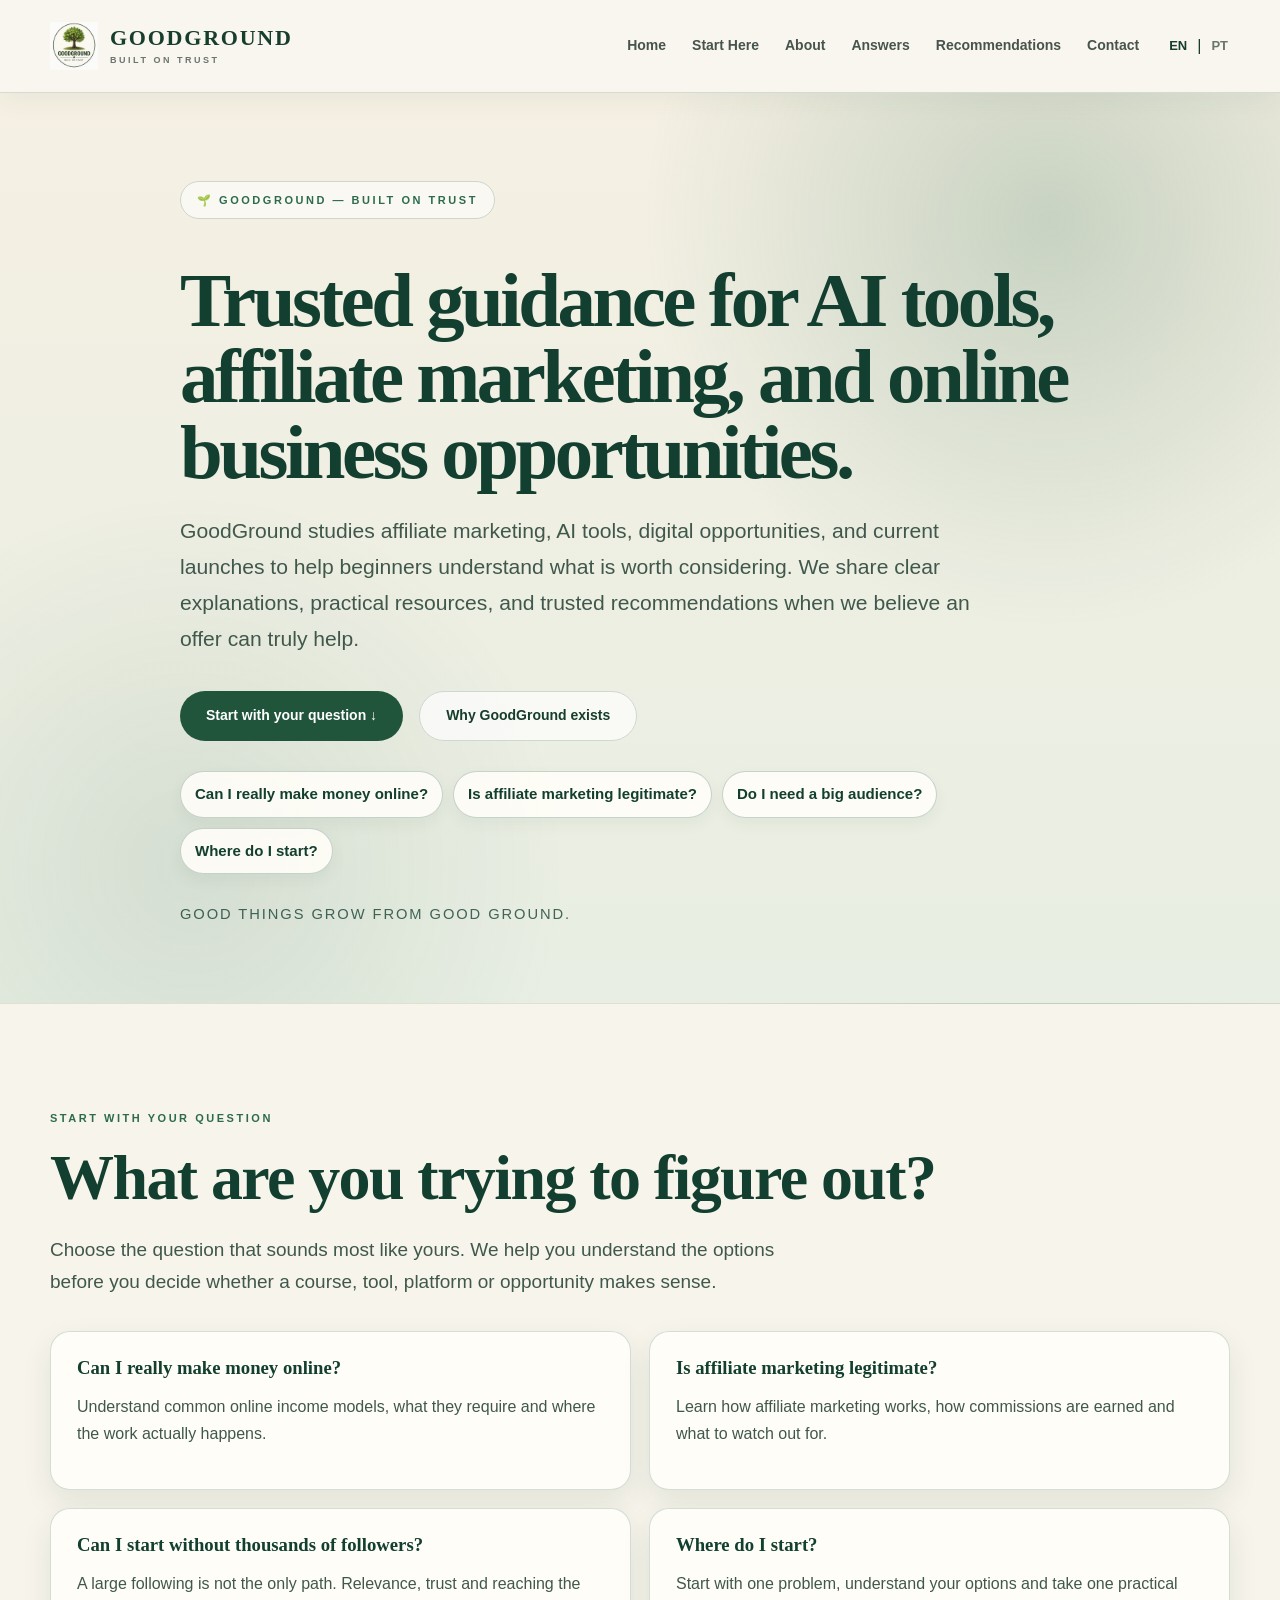
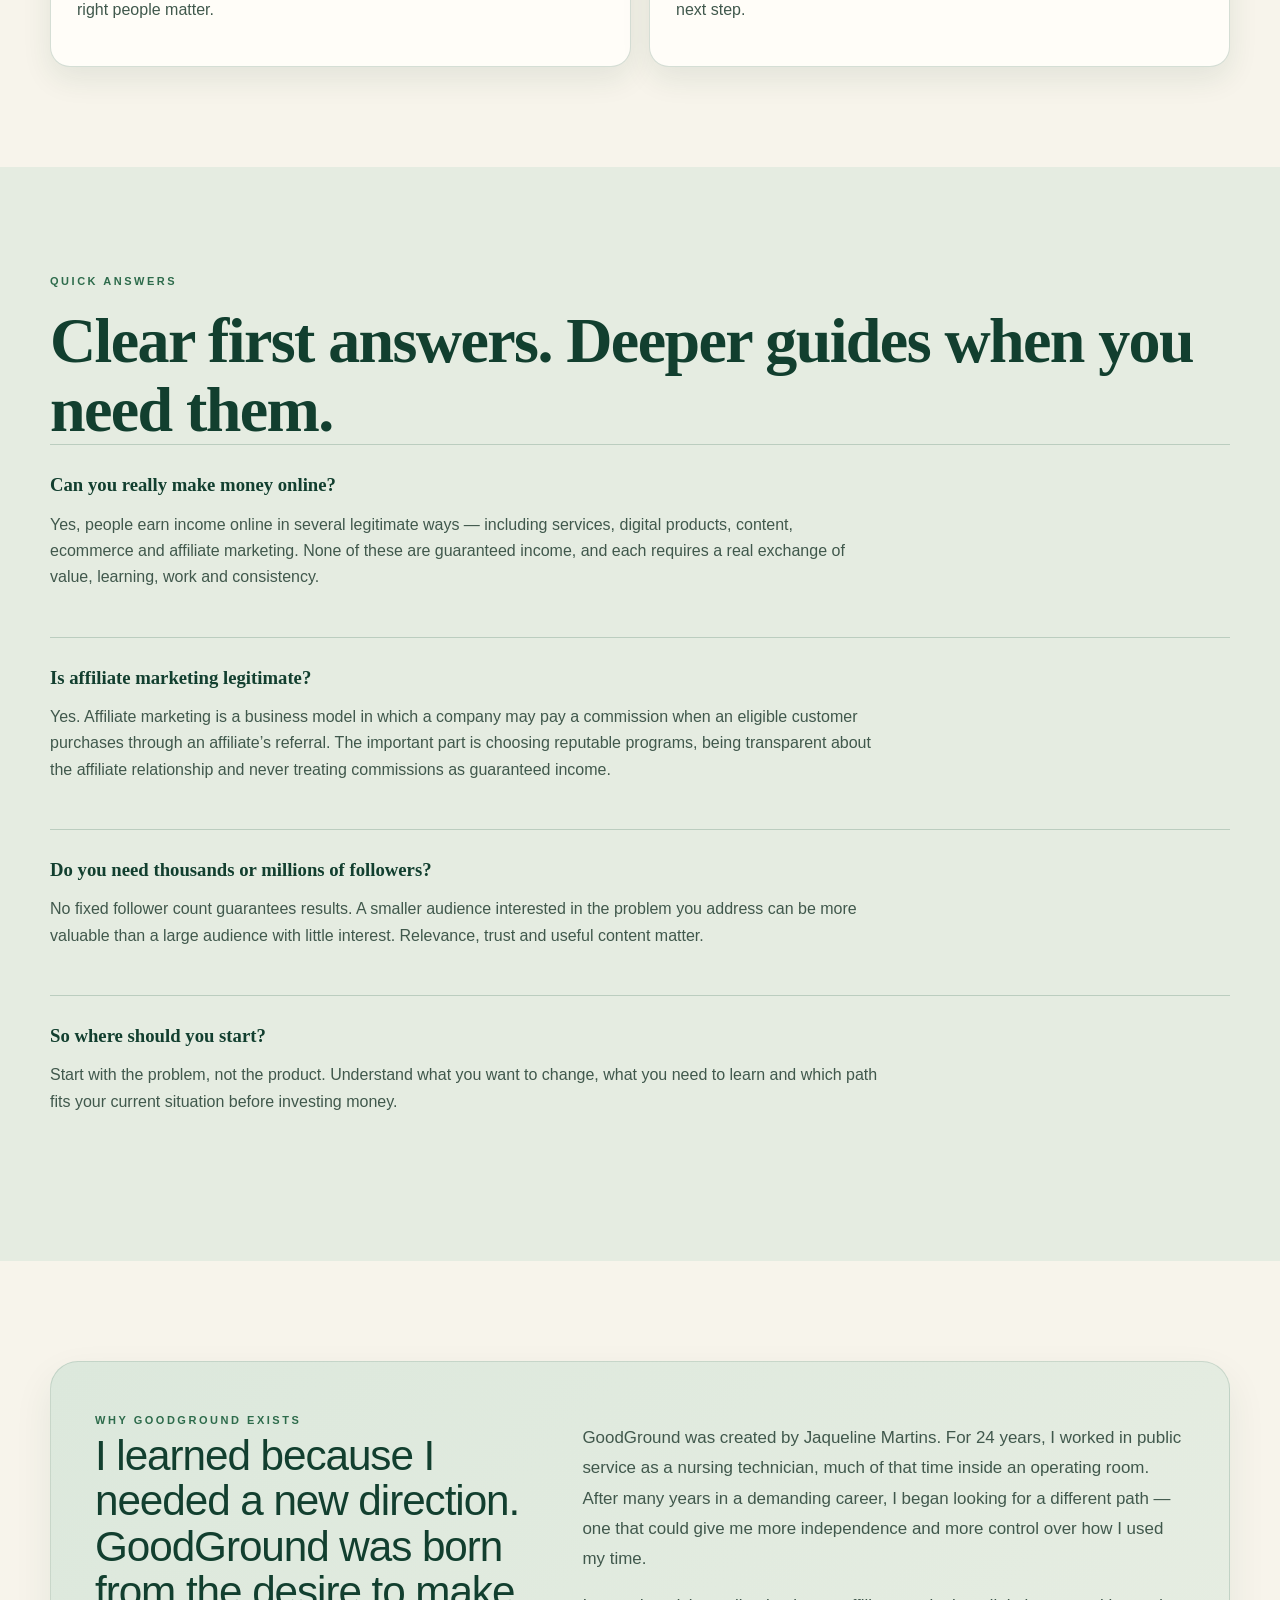
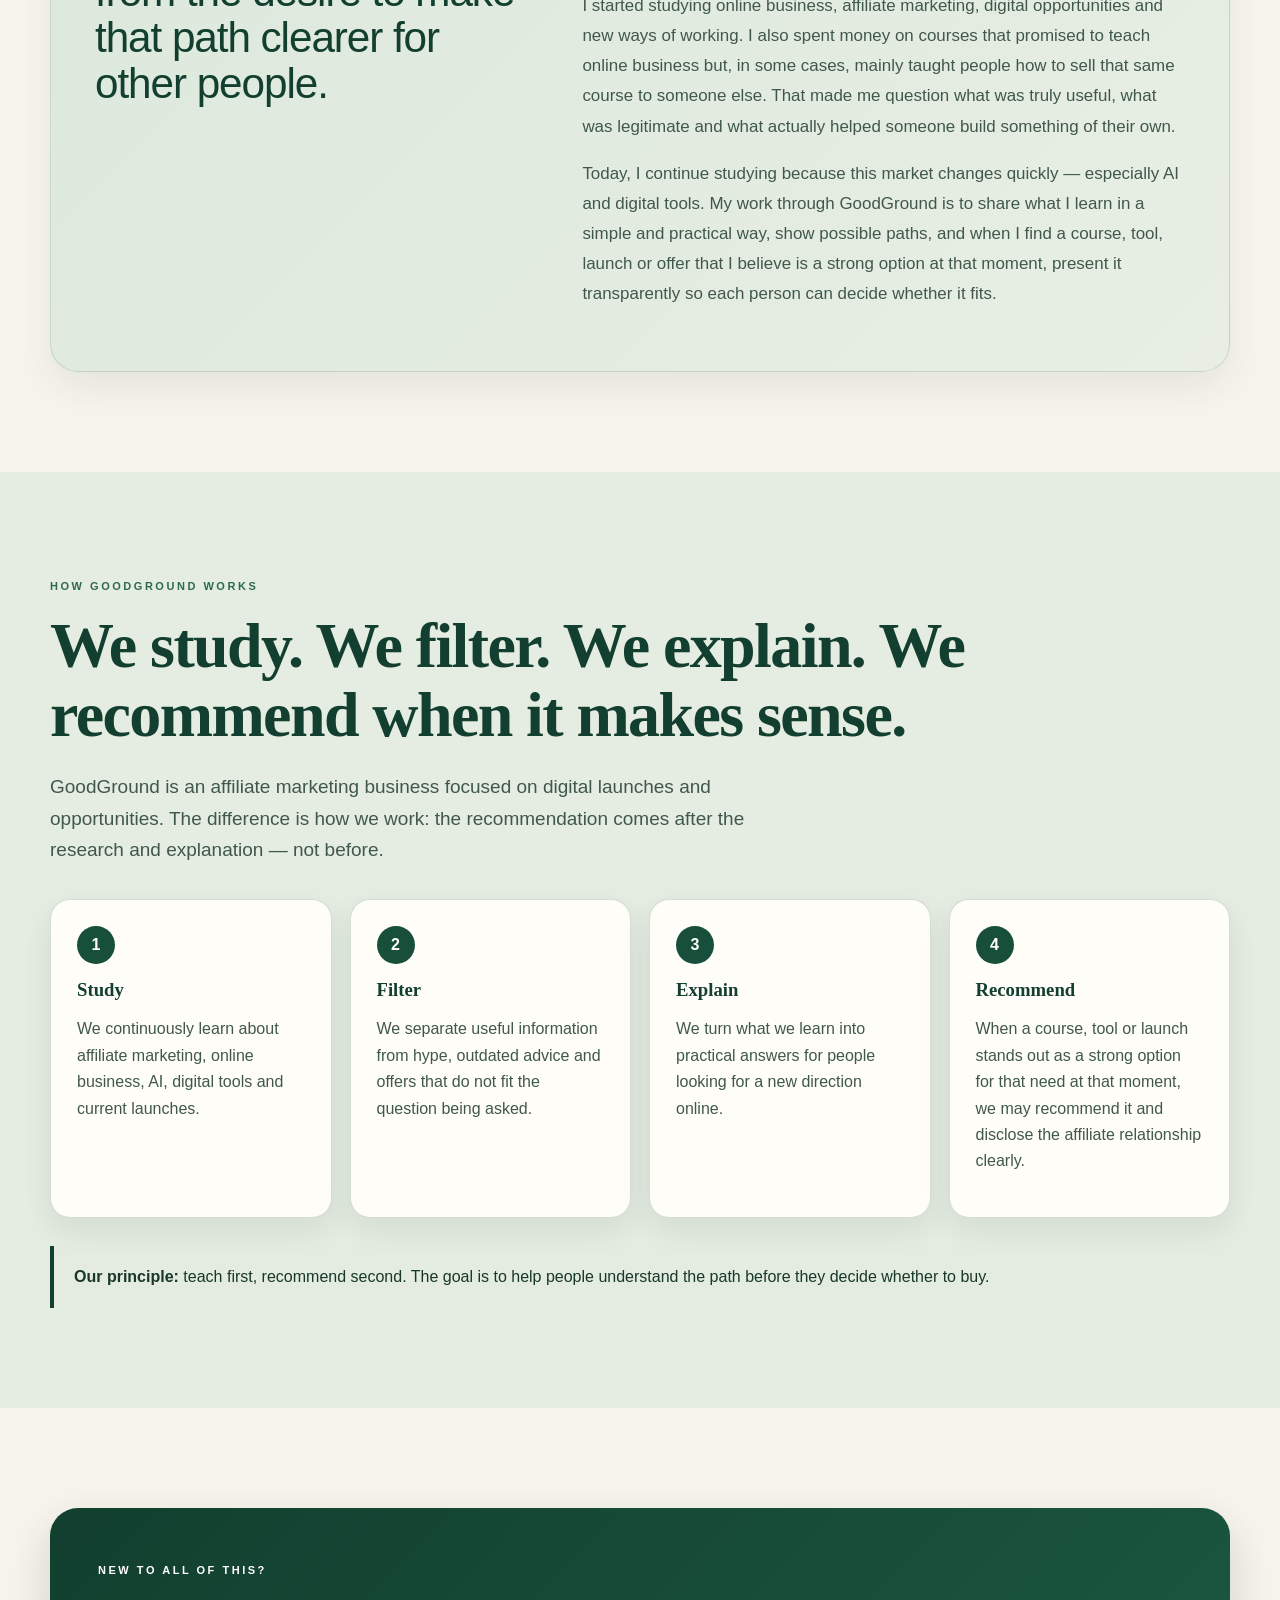
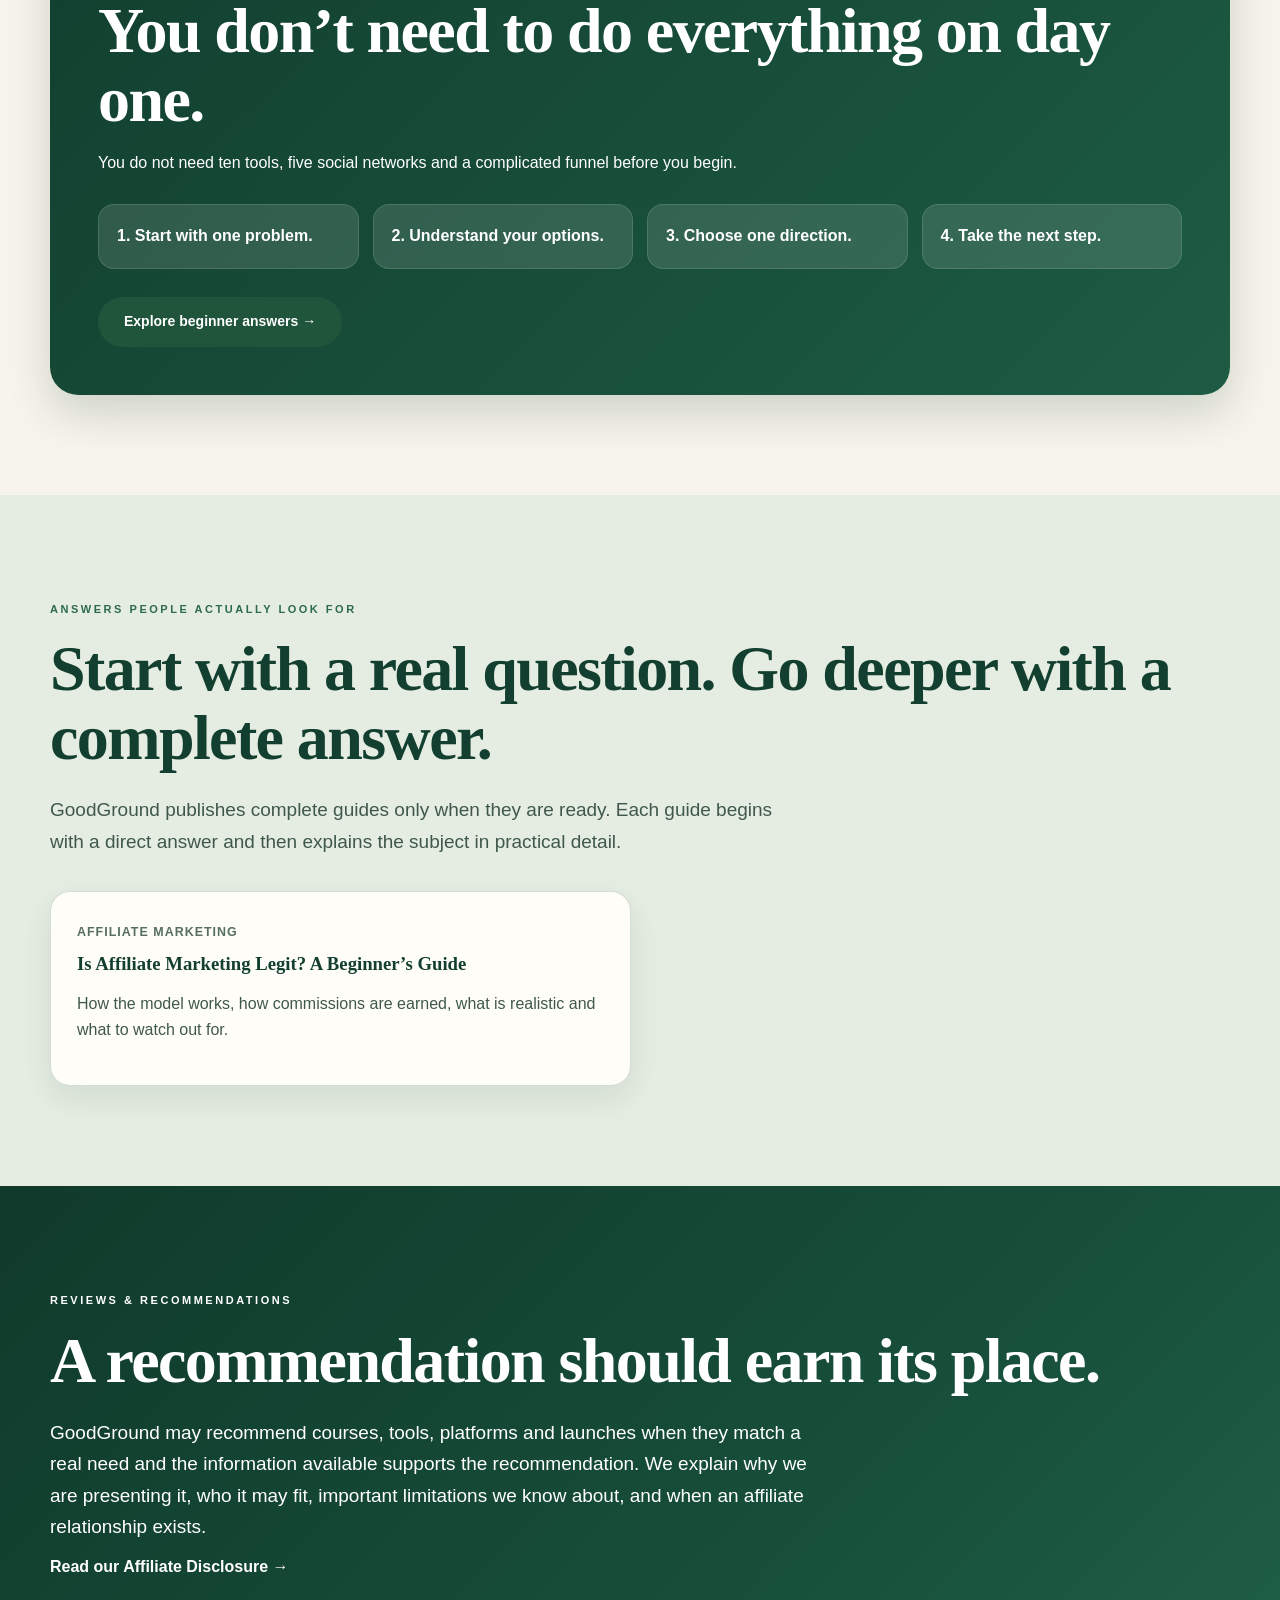
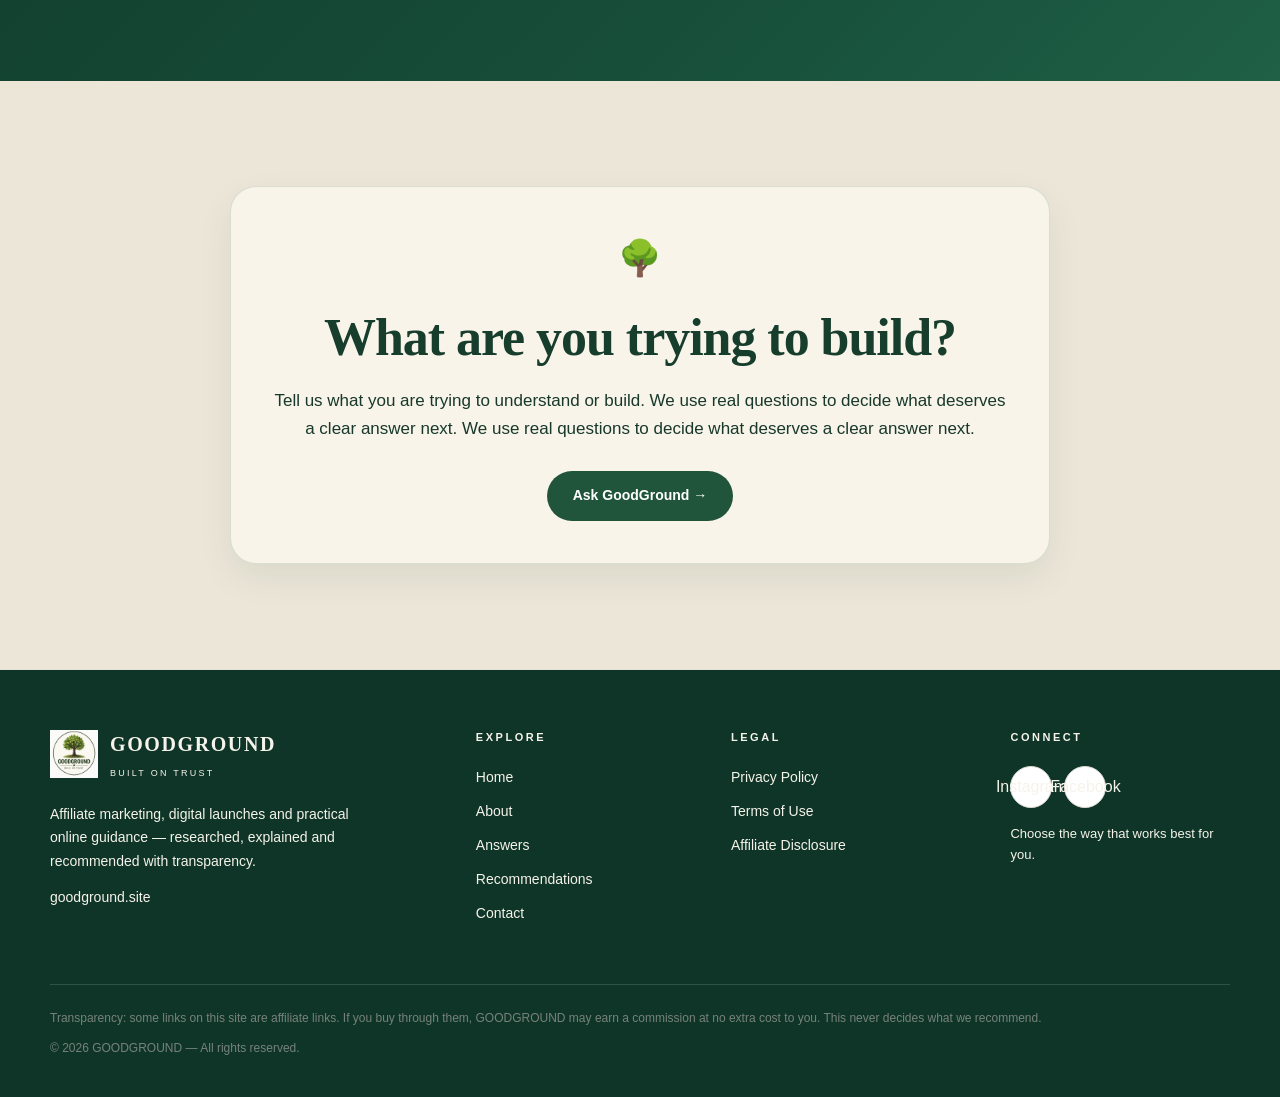
==== index.html @ 2064cc0b "Align canonical URLs, sitemap and internal links with deployed redirects" ====
<!doctype html>
<html lang="en">
<head>
  <meta charset="utf-8">
  <meta name="viewport" content="width=device-width, initial-scale=1">

  <title>GoodGround — Trusted Guidance for AI Tools & Online Business</title>

  <meta
    id="meta-description"
    name="description"
    content="Trusted guidance on AI tools, affiliate marketing, online business opportunities and selected launches — researched, explained and recommended with transparency."
  >

  <meta
    name="robots"
    content="index, follow, max-image-preview:large, max-snippet:-1, max-video-preview:-1"
  >

  <link rel="canonical" href="https://goodground.site/">
  <meta name="theme-color" content="#174f3a">

  <meta property="og:type" content="website">
  <meta property="og:site_name" content="GoodGround">

  <meta
    property="og:title"
    content="GoodGround — Trusted Guidance for AI Tools & Online Business"
  >

  <meta
    property="og:description"
    content="Trusted guidance on AI tools, affiliate marketing, online business opportunities and selected launches — researched, explained and recommended with transparency."
  >

  <meta property="og:url" content="https://goodground.site/">
  <meta property="og:image" content="https://goodground.site/goodground-logo.png">
  <meta property="og:locale" content="en_US">
  <meta property="og:locale:alternate" content="pt_BR">

  <meta name="twitter:card" content="summary_large_image">

  <meta
    name="twitter:title"
    content="GoodGround — Trusted Guidance for AI Tools & Online Business"
  >

  <meta
    name="twitter:description"
    content="Trusted guidance on AI tools, affiliate marketing, online business opportunities and selected launches — researched, explained and recommended with transparency."
  >

  <meta
    name="twitter:image"
    content="https://goodground.site/goodground-logo.png"
  >

  <link rel="icon" href="/goodground-logo.png">
  <style>
:root{
  --green:#173d2c;
  --green2:#20553c;
  --green3:#2d6b4b;
  --cream:#faf8f2;
  --cream2:#f4f1e8;
  --white:#ffffff;
  --ink:#163126;
  --text:#4f5e55;
  --muted:#748079;
  --line:#deddd5;
  --shadow:0 18px 45px rgba(24,55,39,.08);
}

*{
  box-sizing:border-box;
}

html{
  scroll-behavior:smooth;
}

body{
  margin:0;
  font-family:Arial,Helvetica,sans-serif;
  color:var(--ink);
  background:var(--cream);
  line-height:1.65;
}

img{
  max-width:100%;
  display:block;
}

a{
  color:inherit;
}

button,
input,
textarea{
  font:inherit;
}

.wrap{
  width:min(1180px,calc(100% - 48px));
  margin:auto;
}


/* HEADER */

.site-header{
  position:sticky;
  top:0;
  z-index:100;
  background:rgba(250,248,242,.97);
  backdrop-filter:blur(12px);
  border-bottom:1px solid rgba(23,61,44,.09);
}

.nav{
  min-height:92px;
  display:flex;
  align-items:center;
  gap:28px;
}

.brand{
  display:flex;
  align-items:center;
  gap:12px;
  text-decoration:none;
}

.brand img{
  width:48px;
  height:48px;
  object-fit:contain;
}

.brand-text{
  display:flex;
  flex-direction:column;
  line-height:1.1;
}

.brand-text strong{
  font-family:Georgia,"Times New Roman",serif;
  font-size:22px;
  letter-spacing:.08em;
  color:var(--green);
}

.brand-text span{
  margin-top:6px;
  font-size:9px;
  font-weight:700;
  letter-spacing:.28em;
  color:#6b756e;
}

.links{
  display:flex;
  align-items:center;
  gap:26px;
  margin-left:auto;
}

.links a{
  text-decoration:none;
  font-size:14px;
  font-weight:600;
  color:#46544b;
}

.links a:hover{
  color:var(--green3);
}

.languages{
  display:flex;
  align-items:center;
  gap:8px;
}

.language-link{
  appearance:none;
  border:0;
  background:transparent;
  padding:2px;
  cursor:pointer;
  color:#6a756d;
  font-weight:700;
  font-size:13px;
}

.language-link.active{
  color:var(--green);
}

.language-link:hover{
  color:var(--green3);
}


/* HERO */

.hero{
  position:relative;
  min-height:665px;
  display:flex;
  align-items:center;
  overflow:hidden;
  background:
    radial-gradient(circle at 73% 43%,rgba(72,110,84,.16),transparent 27%),
    linear-gradient(110deg,#fcfaf4 0%,#f8f5ed 48%,#efede5 100%);
}

.hero::after{
  content:"";
  position:absolute;
  right:-7%;
  bottom:-42%;
  width:750px;
  height:750px;
  border-radius:50%;
  background:radial-gradient(
    circle,
    rgba(34,78,54,.14) 0%,
    rgba(34,78,54,.07) 35%,
    transparent 68%
  );
}

.hero-overlay{
  position:absolute;
  inset:0;
  pointer-events:none;
}

.hero-content{
  position:relative;
  z-index:2;
  padding:62px 0 54px;
}

.kicker,
.eyebrow{
  display:inline-block;
  text-transform:uppercase;
  letter-spacing:.23em;
  font-size:11px;
  font-weight:800;
  color:var(--green3);
}

.kicker{
  padding:9px 16px;
  border:1px solid #ccd6cf;
  border-radius:999px;
  background:rgba(255,255,255,.58);
  margin-bottom:28px;
}

h1,
h2,
h3{
  font-family:Georgia,"Times New Roman",serif;
  line-height:1.08;
  margin:0;
}

.hero h1{
  max-width:820px;
  font-size:clamp(32px,3.7vw,48px);
  font-weight:600;
  letter-spacing:0;
  color:var(--green);
}

.hero-text{
  max-width:710px;
  margin:28px 0 0;
  font-size:19px;
  line-height:1.75;
  color:var(--text);
}

.hero-actions{
  display:flex;
  gap:16px;
  flex-wrap:wrap;
  margin-top:34px;
}


/* BUTTONS */

.btn{
  display:inline-flex;
  align-items:center;
  justify-content:center;
  min-height:50px;
  padding:12px 26px;
  border-radius:999px;
  border:0;
  text-decoration:none;
  font-weight:700;
  font-size:14px;
  cursor:pointer;
  transition:.2s ease;
}

.btn-primary{
  background:var(--green2);
  color:white;
}

.btn-primary:hover{
  background:var(--green);
  transform:translateY(-1px);
}

.btn-secondary{
  background:rgba(255,255,255,.7);
  border:1px solid #cfd7d1;
  color:var(--green);
}

.btn-secondary:hover{
  background:#fff;
}


/* GENERAL */

.section{
  padding:100px 0;
}

.section-title{
  margin-top:13px;
  font-size:clamp(40px,5vw,64px);
  color:var(--green);
  letter-spacing:-.025em;
}

.section-intro{
  max-width:760px;
  margin:22px 0 0;
  font-size:19px;
  color:var(--text);
}

.content-grid{
  display:grid;
  grid-template-columns:1fr 1fr;
  gap:90px;
  align-items:start;
  margin-top:28px;
}

.content-grid h2{
  font-size:clamp(42px,5vw,64px);
  color:var(--green);
  letter-spacing:-.025em;
}

.content-grid p{
  margin-top:0;
  margin-bottom:20px;
  font-size:18px;
  color:var(--text);
}

.soft-background{
  background:var(--cream2);
}


/* CARDS */

.cards{
  display:grid;
  grid-template-columns:repeat(3,1fr);
  gap:24px;
  margin-top:48px;
}

.card{
  min-height:275px;
  padding:32px;
  background:#fff;
  border:1px solid #e0e3dd;
  border-radius:18px;
  transition:.2s ease;
}

.card:hover{
  transform:translateY(-4px);
  box-shadow:var(--shadow);
}

.card-icon{
  width:46px;
  height:46px;
  display:flex;
  align-items:center;
  justify-content:center;
  border-radius:50%;
  background:#edf2ed;
  color:var(--green);
  font-size:12px;
  font-weight:800;
}

.card h3{
  margin:25px 0 13px;
  font-size:27px;
  color:var(--green);
}

.card p{
  margin:0;
  color:var(--text);
}

.text-link{
  display:inline-block;
  margin-top:12px;
  color:var(--green3);
  text-decoration:none;
  font-weight:700;
}

.text-link:hover{
  text-decoration:underline;
}


/* DARK SECTION */

.dark-section{
  background:var(--green);
  color:#fff;
}

.light{
  color:#fff;
}

.light-muted{
  color:#d8e1da;
}


/* GET IN TOUCH */

.contact-cta{
  background:var(--cream);
  padding:105px 0;
  text-align:center;
}

.contact-cta-inner{
  max-width:820px;
}

.contact-tree{
  font-size:35px;
  margin-bottom:24px;
}

.contact-cta h2{
  max-width:760px;
  margin:0 auto;
  color:var(--green);
  font-size:clamp(34px,4.4vw,52px);
  letter-spacing:-.02em;
}

.contact-cta p{
  margin:20px 0 28px;
  color:var(--text);
  font-size:17px;
}


/* CONTACT */

#contact{
  scroll-margin-top:110px;
}

.contact-section{
  background:var(--cream);
  border-top:1px solid #ebe7dc;
}

.contact-layout{
  display:grid;
  grid-template-columns:.9fr 1.1fr;
  gap:65px;
  align-items:start;
}

.contact-info{
  padding-top:8px;
}

.contact-info h2{
  margin:12px 0 20px;
  max-width:460px;
  color:var(--green);
  font-size:clamp(46px,5vw,67px);
  letter-spacing:-.025em;
}

.contact-info > p{
  max-width:500px;
  margin:0 0 34px;
  color:var(--text);
  font-size:17px;
}

.contact-method{
  margin-top:28px;
  padding:25px 26px;
  border:1px solid #dddcd4;
  border-radius:18px;
  background:#fff;
}

.contact-method-label{
  display:block;
  margin-bottom:8px;
  color:#758179;
  font-size:11px;
  font-weight:800;
  letter-spacing:.22em;
}

.contact-method-link{
  display:inline-block;
  color:var(--green);
  font-family:Georgia,"Times New Roman",serif;
  font-size:22px;
  font-weight:700;
  text-decoration:none;
}

.contact-method-link:hover{
  text-decoration:underline;
}

.contact-social-text{
  margin-top:18px;
  color:var(--muted);
  font-size:14px;
}


/* FORM */

.contact-form-card{
  position:relative;
  padding:40px;
  background:#fff;
  border:1px solid #dddcd4;
  border-radius:24px;
  box-shadow:0 5px 20px rgba(20,50,35,.025);
}

.form-row{
  display:grid;
  grid-template-columns:1fr 1fr;
  gap:20px;
}

.form-group{
  display:flex;
  flex-direction:column;
  gap:8px;
  margin-bottom:20px;
}

.form-group label{
  color:var(--ink);
  font-size:14px;
  font-weight:700;
}

.form-group input,
.form-group textarea{
  width:100%;
  border:1px solid #dddcd4;
  border-radius:14px;
  background:#fff;
  color:var(--ink);
  outline:none;
  font-size:15px;
}

.form-group input{
  height:50px;
  padding:0 16px;
}

.form-group textarea{
  min-height:155px;
  padding:15px 16px;
  resize:vertical;
}

.form-group input:focus,
.form-group textarea:focus{
  border-color:#7b9b88;
  box-shadow:0 0 0 3px rgba(33,79,56,.08);
}

.form-submit{
  min-width:190px;
  margin-top:3px;
}

.form-privacy{
  margin:16px 0 0;
  color:var(--muted);
  font-size:12px;
}

.form-privacy a{
  color:var(--green);
  font-weight:700;
}


/* FOOTER */

.footer{
  background:var(--cream2);
  color:var(--text);
  border-top:1px solid #e3e0d7;
  padding:58px 0 28px;
}

.footer-main{
  display:grid;
  grid-template-columns:1.5fr .8fr .9fr .9fr;
  gap:60px;
}

.footer-column{
  display:flex;
  flex-direction:column;
  align-items:flex-start;
}

.footer-column h4{
  margin:0 0 20px;
  color:#617069;
  font-size:11px;
  letter-spacing:.23em;
}

.footer-column > a{
  margin-bottom:11px;
  color:#637169;
  text-decoration:none;
  font-size:14px;
}

.footer-column > a:hover{
  color:var(--green);
}

.footer-about p{
  max-width:315px;
  margin:22px 0 12px;
  font-size:14px;
  line-height:1.7;
}

.footer-brand{
  display:flex;
  align-items:center;
  gap:12px;
}

.footer-brand img{
  width:48px;
  height:48px;
  object-fit:contain;
}

.footer-brand div{
  display:flex;
  flex-direction:column;
}

.footer-brand strong{
  color:var(--green);
  font-family:Georgia,"Times New Roman",serif;
  font-size:20px;
  letter-spacing:.08em;
}

.footer-brand span{
  margin-top:5px;
  color:#77837b;
  font-size:9px;
  letter-spacing:.25em;
}

.social-icons{
  display:flex;
  gap:12px;
  margin-bottom:15px;
}

.social-icon{
  width:42px;
  height:42px;
  display:flex;
  align-items:center;
  justify-content:center;
  border-radius:50%;
  border:1px solid #dddcd4;
  background:#fff;
  color:#617069;
  text-decoration:none;
}

.social-icon:hover{
  color:var(--green);
  border-color:#aebcb2;
}

.footer-connect p{
  max-width:210px;
  margin:0;
  color:#78837c;
  font-size:13px;
}

.footer-bottom{
  margin-top:48px;
  padding-top:24px;
  border-top:1px solid #dedbd2;
  color:#77827b;
  font-size:12px;
}

.footer-bottom p{
  margin:0 0 10px;
}


/* LEGAL PAGES */

.legal{
  max-width:880px;
  padding-bottom:70px;
}

.legal h1{
  margin:65px 0 25px;
  font-size:52px;
  color:var(--green);
}

.legal h2{
  margin:32px 0 10px;
  font-size:27px;
  color:var(--green);
}

.legal p,
.legal li{
  color:#536158;
}


/* TABLET */

@media(max-width:1000px){

  .links{
    gap:15px;
  }

  .links a{
    font-size:12px;
  }

  .content-grid{
    gap:50px;
  }

  .cards{
    grid-template-columns:1fr 1fr;
  }

  .contact-layout{
    gap:35px;
  }

  .footer-main{
    grid-template-columns:1fr 1fr;
  }

}


/* MOBILE */

@media(max-width:760px){

  .wrap{
    width:min(100% - 30px,1180px);
  }

  .site-header{
    position:relative;
  }

  .nav{
    min-height:auto;
    padding:17px 0;
    flex-wrap:wrap;
  }

  .brand img{
    width:42px;
    height:42px;
  }

  .brand-text strong{
    font-size:18px;
  }

  .languages{
    margin-left:auto;
  }

  .links{
    width:100%;
    order:3;
    overflow-x:auto;
    justify-content:flex-start;
    padding:12px 0 3px;
  }

  .links a{
    white-space:nowrap;
    font-size:13px;
  }

  .hero{
    min-height:610px;
  }

  .hero-content{
    padding:48px 0;
  }

  .hero h1{
    font-size:clamp(30px,8vw,40px);
  }

  .hero-text{
    font-size:17px;
  }

  .section{
    padding:72px 0;
  }

  .content-grid,
  .contact-layout{
    grid-template-columns:1fr;
  }

  .cards{
    grid-template-columns:1fr;
  }

  .contact-cta{
    padding:80px 0;
  }

  .contact-info h2{
    font-size:48px;
  }

  .contact-form-card{
    padding:26px 20px;
  }

  .form-row{
    grid-template-columns:1fr;
    gap:0;
  }

  .footer-main{
    grid-template-columns:1fr;
    gap:38px;
  }

}

  </style>

  <script type="application/ld+json">
  {
    "@context": "https://schema.org",
    "@type": "WebSite",
    "name": "GoodGround",
    "alternateName": "GOODGROUND — BUILT ON TRUST",
    "url": "https://goodground.site/",
    "description": "Trusted guidance on AI tools, affiliate marketing, online business opportunities and selected launches — researched, explained and recommended with transparency.",
    "publisher": {
      "@type": "Organization",
      "name": "GoodGround",
      "slogan": "BUILT ON TRUST",
      "url": "https://goodground.site/",
      "logo": {
        "@type": "ImageObject",
        "url": "https://goodground.site/goodground-logo.png"
      },
      "sameAs": [
        "https://www.instagram.com/goodground.site/",
        "https://www.facebook.com/people/GoodGround/61593695165469/"
      ]
    }
  }
  </script>

  <style>
    :root {
      --green-dark: #123f2f;
      --green-main: #174f3a;
      --green-mid: #2f6b4d;
      --green-soft: #dce8dc;
      --green-soft-2: #e7eee3;
      --cream: #f1ede1;
      --cream-light: #f7f4eb;
      --card: #fffdf8;
      --text: #17382a;
      --muted: #40584c;
      --border: rgba(23,79,58,.18);
    }

    * {
      box-sizing: border-box;
    }

    html {
      scroll-behavior: smooth;
    }

    body {
      margin: 0;
      background: var(--cream-light);
      color: var(--text);
    }

    .site-header {
      background: rgba(248,246,239,.97);
      border-bottom: 1px solid rgba(23,79,58,.16);
      box-shadow: 0 8px 26px rgba(18,63,47,.05);
      backdrop-filter: blur(10px);
    }

    .hero-new {
      position: relative;
      overflow: hidden;
      padding: 88px 0 76px;
      background:
        radial-gradient(circle at 82% 14%, rgba(47,107,77,.22), transparent 31%),
        radial-gradient(circle at 15% 85%, rgba(23,79,58,.10), transparent 28%),
        linear-gradient(180deg, #f5f0e3 0%, #e8eee3 100%);
      border-bottom: 1px solid rgba(23,79,58,.10);
    }

    .hero-inner {
      max-width: 920px;
    }

    .hero-new h1 {
      max-width: 900px;
      margin: 16px 0 22px;
      font-size: clamp(2.7rem, 6vw, 5.3rem);
      line-height: .99;
      letter-spacing: -.045em;
      color: var(--green-dark);
    }

    .hero-lead {
      max-width: 790px;
      font-size: clamp(1.08rem, 2vw, 1.32rem);
      line-height: 1.7;
      color: var(--muted);
    }

    .hero-question-strip {
      display: flex;
      flex-wrap: wrap;
      gap: 10px;
      margin: 30px 0 0;
    }

    .hero-question-strip a {
      display: inline-flex;
      align-items: center;
      padding: 10px 14px;
      border: 1px solid rgba(23,79,58,.24);
      border-radius: 999px;
      background: rgba(255,253,248,.90);
      color: var(--green-dark);
      text-decoration: none;
      font-size: .94rem;
      font-weight: 700;
      box-shadow: 0 6px 16px rgba(18,63,47,.05);
    }

    .hero-question-strip a:hover {
      transform: translateY(-1px);
    }

    .brand-line {
      margin-top: 28px;
      font-size: .92rem;
      letter-spacing: .13em;
      text-transform: uppercase;
      color: var(--green-dark);
      opacity: .78;
    }

    .section {
      background: var(--cream-light);
    }

    .soft-background {
      background: #e5ece1 !important;
    }

    .question-grid,
    .article-grid {
      display: grid;
      grid-template-columns: repeat(2, minmax(0,1fr));
      gap: 18px;
      margin-top: 34px;
    }

    .help-grid {
      display: grid;
      grid-template-columns: repeat(4, minmax(0,1fr));
      gap: 18px;
      margin-top: 34px;
    }

    .question-card,
    .help-card,
    .article-card {
      display: block;
      padding: 26px;
      border: 1px solid var(--border);
      border-radius: 20px;
      background: var(--card);
      box-shadow: 0 12px 30px rgba(18,63,47,.09);
      text-decoration: none;
      color: inherit;
    }

    .question-card:hover,
    .article-card:hover {
      transform: translateY(-3px);
      box-shadow: 0 16px 38px rgba(18,63,47,.14);
      border-color: rgba(23,79,58,.28);
    }

    .question-card h3,
    .help-card h3,
    .article-card h3 {
      margin-top: 0;
      margin-bottom: 10px;
      color: var(--green-dark);
    }

    .question-card p,
    .help-card p,
    .article-card p,
    .section-intro,
    .answer-block p,
    .story-copy p {
      color: var(--muted);
    }

    .story-panel {
      display: grid;
      grid-template-columns: .85fr 1.15fr;
      gap: 42px;
      align-items: start;
      padding: 44px;
      border-radius: 28px;
      background: linear-gradient(135deg, #dce8dc 0%, #e8eee3 100%);
      border: 1px solid rgba(23,79,58,.14);
      box-shadow: 0 16px 38px rgba(18,63,47,.08);
    }

    .story-quote {
      font-size: clamp(1.9rem, 3.3vw, 3.1rem);
      line-height: 1.08;
      letter-spacing: -.025em;
      margin: 0;
      color: var(--green-dark);
    }

    .story-copy p {
      font-size: 1.06rem;
      line-height: 1.78;
    }

    .step-number {
      display: inline-flex;
      width: 38px;
      height: 38px;
      align-items: center;
      justify-content: center;
      border-radius: 50%;
      background: var(--green-main);
      color: #fff;
      font-weight: 800;
      margin-bottom: 16px;
    }

    .answer-block {
      border-top: 1px solid rgba(23,79,58,.20);
      padding: 30px 0;
    }

    .answer-block:first-child {
      border-top: 0;
    }

    .answer-block h3 {
      color: var(--green-dark);
      margin-bottom: 10px;
    }

    .answer-block p {
      max-width: 830px;
    }

    .start-panel {
      padding: 48px;
      border-radius: 28px;
      background: linear-gradient(135deg, #123f2f 0%, #1d5c43 100%);
      color: #fff;
      box-shadow: 0 18px 44px rgba(18,63,47,.18);
    }

    .start-panel .section-title,
    .start-panel p {
      color: #fff;
    }

    .start-steps {
      display: grid;
      grid-template-columns: repeat(4,minmax(0,1fr));
      gap: 14px;
      margin: 28px 0;
    }

    .start-step {
      padding: 18px;
      border-radius: 16px;
      background: rgba(255,255,255,.12);
      border: 1px solid rgba(255,255,255,.12);
    }

    .article-card .tag {
      display: inline-block;
      margin-bottom: 12px;
      font-size: .78rem;
      font-weight: 800;
      letter-spacing: .08em;
      text-transform: uppercase;
      opacity: .72;
    }

    .trust-note {
      margin-top: 28px;
      padding: 18px 20px;
      border-left: 4px solid var(--green-dark);
      background: #e4ebdf;
      color: var(--text);
    }

    .dark-section {
      background: linear-gradient(135deg, #103a2b 0%, #174f3a 65%, #1f6046 100%);
    }

    .dark-section .eyebrow,
    .dark-section .section-title,
    .dark-section p,
    .dark-section a {
      color: #fff;
    }

    .contact-cta {
      background: #ece6d8;
    }

    .contact-cta-inner {
      background: #f8f4e9;
      border: 1px solid rgba(23,79,58,.14);
      border-radius: 26px;
      box-shadow: 0 14px 34px rgba(18,63,47,.08);
      padding: 42px;
    }

    .section-title,
    h2,
    h3 {
      color: var(--green-dark);
    }

    .footer {
      background: #0f3528;
      color: #f5f3ea;
    }

    .footer a,
    .footer p,
    .footer h4,
    .footer strong,
    .footer span {
      color: inherit;
    }

    .footer-bottom {
      border-top: 1px solid rgba(255,255,255,.14);
    }

    @media (max-width: 860px) {
      .question-grid,
      .article-grid,
      .story-panel {
        grid-template-columns: 1fr;
      }

      .help-grid,
      .start-steps {
        grid-template-columns: repeat(2,minmax(0,1fr));
      }

      .story-panel,
      .start-panel {
        padding: 30px;
      }
    }

    @media (max-width: 560px) {
      .hero-new {
        padding: 66px 0 54px;
      }

      .help-grid,
      .start-steps {
        grid-template-columns: 1fr;
      }

      .question-card,
      .help-card,
      .article-card {
        padding: 22px;
      }

      .story-panel,
      .start-panel {
        padding: 24px;
        border-radius: 20px;
      }

      .contact-cta-inner {
        padding: 28px 22px;
        border-radius: 20px;
      }
    }
  </style>
</head>

<body>

<header class="site-header">
  <nav class="wrap nav">

    <a class="brand" href="/">
      <img src="/goodground-logo.png" alt="GoodGround">

      <div class="brand-text">
        <strong>GOODGROUND</strong>
        <span>BUILT ON TRUST</span>
      </div>
    </a>

    <div class="links">

      <a
        href="#home"
        data-en="Home"
        data-pt="Início">
        Home
      </a>

      <a
        href="#questions"
        data-en="Start Here"
        data-pt="Comece Aqui">
        Start Here
      </a>

      <a
        href="#about"
        data-en="About"
        data-pt="Sobre">
        About
      </a>

      <a
        href="#blog"
        data-en="Answers"
        data-pt="Respostas">
        Answers
      </a>

      <a
        href="#reviews"
        data-en="Recommendations"
        data-pt="Recomendações">
        Recommendations
      </a>

      <a
        href="/contact"
        data-en="Contact"
        data-pt="Contato">
        Contact
      </a>

    </div>

    <div class="languages">

      <button
        type="button"
        id="lang-en"
        class="language-link active"
        onclick="setLanguage('en')">
        EN
      </button>

      <span>|</span>

      <button
        type="button"
        id="lang-pt"
        class="language-link"
        onclick="setLanguage('pt')">
        PT
      </button>

    </div>

  </nav>
</header>


<main>


<section
  id="home"
  class="hero-new">

  <div class="wrap hero-inner">

    <div
      class="kicker"
      data-en="🌱 GOODGROUND — BUILT ON TRUST"
      data-pt="🌱 GOODGROUND — CONSTRUÍDA SOBRE CONFIANÇA">

      🌱 GOODGROUND — BUILT ON TRUST

    </div>

    <h1
      data-en="Trusted guidance for AI tools, affiliate marketing, and online business opportunities."
      data-pt="Orientação confiável sobre ferramentas de IA, marketing de afiliados e oportunidades de negócios online.">

      Trusted guidance for AI tools, affiliate marketing, and online business opportunities.

    </h1>

    <p
      class="hero-lead"
      data-en="GoodGround studies affiliate marketing, AI tools, digital opportunities, and current launches to help beginners understand what is worth considering. We share clear explanations, practical resources, and trusted recommendations when we believe an offer can truly help."
      data-pt="A GoodGround estuda marketing de afiliados, ferramentas de IA, oportunidades digitais e lançamentos atuais para ajudar iniciantes a entender o que vale a pena considerar. Compartilhamos explicações claras, recursos práticos e recomendações confiáveis quando acreditamos que uma oferta pode realmente ajudar.">

      GoodGround studies affiliate marketing, AI tools, digital opportunities, and current launches to help beginners understand what is worth considering. We share clear explanations, practical resources, and trusted recommendations when we believe an offer can truly help.

    </p>

    <div class="hero-actions">

      <a
        class="btn btn-primary"
        href="#questions"
        data-en="Start with your question ↓"
        data-pt="Comece pela sua pergunta ↓">

        Start with your question ↓

      </a>

      <a
        class="btn btn-secondary"
        href="#about"
        data-en="Why GoodGround exists"
        data-pt="Por que a GoodGround existe">

        Why GoodGround exists

      </a>

    </div>

    <div class="hero-question-strip">

      <a
        href="#answer-income"
        data-en="Can I really make money online?"
        data-pt="É realmente possível ganhar dinheiro online?">

        Can I really make money online?

      </a>

      <a
        href="#answer-affiliate"
        data-en="Is affiliate marketing legitimate?"
        data-pt="Marketing de afiliados é legítimo?">

        Is affiliate marketing legitimate?

      </a>

      <a
        href="#answer-audience"
        data-en="Do I need a big audience?"
        data-pt="Preciso de uma audiência grande?">

        Do I need a big audience?

      </a>

      <a
        href="#answer-start"
        data-en="Where do I start?"
        data-pt="Por onde eu começo?">

        Where do I start?

      </a>

    </div>

    <div
      class="brand-line"
      data-en="Good things grow from good ground."
      data-pt="Coisas boas crescem em solo fértil.">

      Good things grow from good ground.

    </div>

  </div>
</section>


<section
  id="questions"
  class="section">

  <div class="wrap">

    <div
      class="eyebrow"
      data-en="START WITH YOUR QUESTION"
      data-pt="COMECE PELA SUA PERGUNTA">

      START WITH YOUR QUESTION

    </div>

    <h2
      class="section-title"
      data-en="What are you trying to figure out?"
      data-pt="O que você está tentando entender?">

      What are you trying to figure out?

    </h2>

    <p
      class="section-intro"
      data-en="Choose the question that sounds most like yours. We help you understand the options before you decide whether a course, tool, platform or opportunity makes sense."
      data-pt="Escolha a pergunta que mais parece com a sua. Ajudamos você a entender as opções antes de decidir se um curso, ferramenta, plataforma ou oportunidade faz sentido.">

      Choose the question that sounds most like yours. We help you understand the options before you decide whether a course, tool, platform or opportunity makes sense.

    </p>

    <div class="question-grid">

      <a
        class="question-card"
        href="#answer-income">

        <h3
          data-en="Can I really make money online?"
          data-pt="É realmente possível ganhar dinheiro online?">

          Can I really make money online?

        </h3>

        <p
          data-en="Understand common online income models, what they require and where the work actually happens."
          data-pt="Entenda modelos comuns de renda online, o que eles exigem e onde o trabalho realmente acontece.">

          Understand common online income models, what they require and where the work actually happens.

        </p>

      </a>


      <a
        class="question-card"
        href="#answer-affiliate">

        <h3
          data-en="Is affiliate marketing legitimate?"
          data-pt="Marketing de afiliados é legítimo?">

          Is affiliate marketing legitimate?

        </h3>

        <p
          data-en="Learn how affiliate marketing works, how commissions are earned and what to watch out for."
          data-pt="Entenda como o marketing de afiliados funciona, como as comissões são geradas e quais cuidados tomar.">

          Learn how affiliate marketing works, how commissions are earned and what to watch out for.

        </p>

      </a>


      <a
        class="question-card"
        href="#answer-audience">

        <h3
          data-en="Can I start without thousands of followers?"
          data-pt="Posso começar sem milhares de seguidores?">

          Can I start without thousands of followers?

        </h3>

        <p
          data-en="A large following is not the only path. Relevance, trust and reaching the right people matter."
          data-pt="Uma audiência enorme não é o único caminho. Relevância, confiança e alcançar as pessoas certas importam.">

          A large following is not the only path. Relevance, trust and reaching the right people matter.

        </p>

      </a>


      <a
        class="question-card"
        href="#answer-start">

        <h3
          data-en="Where do I start?"
          data-pt="Por onde eu começo?">

          Where do I start?

        </h3>

        <p
          data-en="Start with one problem, understand your options and take one practical next step."
          data-pt="Comece com um problema, entenda suas opções e dê um próximo passo prático.">

          Start with one problem, understand your options and take one practical next step.

        </p>

      </a>

    </div>

  </div>
</section>


<section
  id="answers"
  class="section soft-background">

  <div class="wrap">

    <div
      class="eyebrow"
      data-en="QUICK ANSWERS"
      data-pt="RESPOSTAS RÁPIDAS">

      QUICK ANSWERS

    </div>

    <h2
      class="section-title"
      data-en="Clear first answers. Deeper guides when you need them."
      data-pt="Primeiras respostas claras. Guias mais completos quando você precisar.">

      Clear first answers. Deeper guides when you need them.

    </h2>


    <div
      id="answer-income"
      class="answer-block">

      <h3
        data-en="Can you really make money online?"
        data-pt="É realmente possível ganhar dinheiro online?">

        Can you really make money online?

      </h3>

      <p
        data-en="Yes, people earn income online in several legitimate ways — including services, digital products, content, ecommerce and affiliate marketing. None of these are guaranteed income, and each requires a real exchange of value, learning, work and consistency."
        data-pt="Sim, pessoas geram renda online de várias formas legítimas — incluindo serviços, produtos digitais, conteúdo, comércio eletrônico e marketing de afiliados. Nenhuma delas é renda garantida, e todas exigem uma troca real de valor, aprendizado, trabalho e consistência.">

        Yes, people earn income online in several legitimate ways.

      </p>

    </div>


    <div
      id="answer-affiliate"
      class="answer-block">

      <h3
        data-en="Is affiliate marketing legitimate?"
        data-pt="Marketing de afiliados é legítimo?">

        Is affiliate marketing legitimate?

      </h3>

      <p
        data-en="Yes. Affiliate marketing is a business model in which a company may pay a commission when an eligible customer purchases through an affiliate’s referral. The important part is choosing reputable programs, being transparent about the affiliate relationship and never treating commissions as guaranteed income."
        data-pt="Sim. Marketing de afiliados é um modelo de negócio em que uma empresa pode pagar uma comissão quando um cliente elegível compra por meio da indicação de um afiliado. O importante é escolher programas confiáveis, ser transparente sobre a relação de afiliado e nunca tratar comissões como renda garantida.">

        Yes. Affiliate marketing is a legitimate business model.

      </p>

    </div>


    <div
      id="answer-audience"
      class="answer-block">

      <h3
        data-en="Do you need thousands or millions of followers?"
        data-pt="Você precisa de milhares ou milhões de seguidores?">

        Do you need thousands or millions of followers?

      </h3>

      <p
        data-en="No fixed follower count guarantees results. A smaller audience interested in the problem you address can be more valuable than a large audience with little interest. Relevance, trust and useful content matter."
        data-pt="Nenhuma quantidade específica de seguidores garante resultados. Uma audiência menor interessada no problema que você aborda pode ser mais valiosa do que uma audiência enorme sem interesse. Relevância, confiança e conteúdo útil importam.">

        No fixed follower count guarantees results.

      </p>

    </div>


    <div
      id="answer-start"
      class="answer-block">

      <h3
        data-en="So where should you start?"
        data-pt="Então, por onde você deve começar?">

        So where should you start?

      </h3>

      <p
        data-en="Start with the problem, not the product. Understand what you want to change, what you need to learn and which path fits your current situation before investing money."
        data-pt="Comece pelo problema, não pelo produto. Entenda o que você quer mudar, o que precisa aprender e qual caminho combina com sua situação atual antes de investir dinheiro.">

        Start with the problem, not the product.

      </p>

    </div>

  </div>
</section>


<section
  id="about"
  class="section">

  <div class="wrap">

    <div class="story-panel">

      <div>

        <div
          class="eyebrow"
          data-en="WHY GOODGROUND EXISTS"
          data-pt="POR QUE A GOODGROUND EXISTE">

          WHY GOODGROUND EXISTS

        </div>

        <p
          class="story-quote"
          data-en="I learned because I needed a new direction. GoodGround was born from the desire to make that path clearer for other people."
          data-pt="Eu aprendi porque precisava de um novo rumo. A GoodGround nasceu da vontade de tornar esse caminho mais claro para outras pessoas.">

          I learned because I needed a new direction. GoodGround was born from the desire to make that path clearer for other people.

        </p>

      </div>


      <div class="story-copy">

        <p
          data-en="GoodGround was created by Jaqueline Martins. For 24 years, I worked in public service as a nursing technician, much of that time inside an operating room. After many years in a demanding career, I began looking for a different path — one that could give me more independence and more control over how I used my time."
          data-pt="A GoodGround foi criada por Jaqueline Martins. Durante 24 anos, trabalhei no serviço público como técnica em enfermagem, grande parte desse tempo dentro de um centro cirúrgico. Depois de muitos anos em uma carreira exigente, comecei a buscar um caminho diferente — que pudesse me dar mais independência e mais controle sobre a forma como eu usava meu tempo.">

          GoodGround was created by Jaqueline Martins.

        </p>

        <p
          data-en="I started studying online business, affiliate marketing, digital opportunities and new ways of working. I also spent money on courses that promised to teach online business but, in some cases, mainly taught people how to sell that same course to someone else. That made me question what was truly useful, what was legitimate and what actually helped someone build something of their own."
          data-pt="Comecei a estudar negócios online, marketing de afiliados, oportunidades digitais e novas formas de trabalhar. Também gastei dinheiro com cursos que prometiam ensinar negócios online, mas que, em alguns casos, ensinavam principalmente como vender aquele mesmo curso para outra pessoa. Isso me fez questionar o que era realmente útil, o que era legítimo e o que de fato ajudava alguém a construir algo próprio.">

          I started studying online business, affiliate marketing, digital opportunities and new ways of working.

        </p>

        <p
          data-en="Today, I continue studying because this market changes quickly — especially AI and digital tools. My work through GoodGround is to share what I learn in a simple and practical way, show possible paths, and when I find a course, tool, launch or offer that I believe is a strong option at that moment, present it transparently so each person can decide whether it fits."
          data-pt="Hoje continuo estudando porque esse mercado muda rapidamente — especialmente a inteligência artificial e as ferramentas digitais. Meu trabalho na GoodGround é dividir o que aprendo de forma simples e prática, mostrar caminhos possíveis e, quando encontro um curso, ferramenta, lançamento ou oferta que considero uma boa opção naquele momento, apresentá-la com transparência para que cada pessoa decida se faz sentido para ela.">

          Today, I continue studying because this market changes quickly — especially AI and digital tools.

        </p>

      </div>

    </div>

  </div>
</section>


<section
  id="how"
  class="section soft-background">

  <div class="wrap">

    <div
      class="eyebrow"
      data-en="HOW GOODGROUND WORKS"
      data-pt="COMO A GOODGROUND TRABALHA">

      HOW GOODGROUND WORKS

    </div>

    <h2
      class="section-title"
      data-en="We study. We filter. We explain. We recommend when it makes sense."
      data-pt="Nós estudamos. Filtramos. Explicamos. Recomendamos quando faz sentido.">

      We study. We filter. We explain. We recommend when it makes sense.

    </h2>

    <p
      class="section-intro"
      data-en="GoodGround is an affiliate marketing business focused on digital launches and opportunities. The difference is how we work: the recommendation comes after the research and explanation — not before."
      data-pt="A GoodGround é uma empresa de marketing de afiliados focada em lançamentos e oportunidades digitais. A diferença está em como trabalhamos: a recomendação vem depois da pesquisa e da explicação — não antes.">

      GoodGround is an affiliate marketing business focused on digital launches and opportunities.

    </p>


    <div class="help-grid">

      <div class="help-card">

        <span class="step-number">1</span>

        <h3
          data-en="Study"
          data-pt="Estudar">

          Study

        </h3>

        <p
          data-en="We continuously learn about affiliate marketing, online business, AI, digital tools and current launches."
          data-pt="Estudamos continuamente marketing de afiliados, negócios online, IA, ferramentas digitais e lançamentos atuais.">

          We continuously learn about affiliate marketing, online business, AI, digital tools and current launches.

        </p>

      </div>


      <div class="help-card">

        <span class="step-number">2</span>

        <h3
          data-en="Filter"
          data-pt="Filtrar">

          Filter

        </h3>

        <p
          data-en="We separate useful information from hype, outdated advice and offers that do not fit the question being asked."
          data-pt="Separamos informação útil de exageros, orientações ultrapassadas e ofertas que não combinam com a pergunta que está sendo feita.">

          We separate useful information from hype, outdated advice and offers that do not fit the question being asked.

        </p>

      </div>


      <div class="help-card">

        <span class="step-number">3</span>

        <h3
          data-en="Explain"
          data-pt="Explicar">

          Explain

        </h3>

        <p
          data-en="We turn what we learn into practical answers for people looking for a new direction online."
          data-pt="Transformamos o que aprendemos em respostas práticas para pessoas que buscam um novo rumo no digital.">

          We turn what we learn into practical answers for people looking for a new direction online.

        </p>

      </div>


      <div class="help-card">

        <span class="step-number">4</span>

        <h3
          data-en="Recommend"
          data-pt="Recomendar">

          Recommend

        </h3>

        <p
          data-en="When a course, tool or launch stands out as a strong option for that need at that moment, we may recommend it and disclose the affiliate relationship clearly."
          data-pt="Quando um curso, ferramenta ou lançamento se destaca como uma boa opção para aquela necessidade naquele momento, podemos recomendá-lo e deixamos clara a relação de afiliado.">

          When a course, tool or launch stands out as a strong option for that need at that moment, we may recommend it and disclose the affiliate relationship clearly.

        </p>

      </div>

    </div>


    <div class="trust-note">

      <strong
        data-en="Our principle:"
        data-pt="Nosso princípio:">

        Our principle:

      </strong>

      <span
        data-en=" teach first, recommend second. The goal is to help people understand the path before they decide whether to buy."
        data-pt=" ensinar primeiro, recomendar depois. O objetivo é ajudar as pessoas a entender o caminho antes de decidirem se querem comprar.">

        teach first, recommend second. The goal is to help people understand the path before they decide whether to buy.

      </span>

    </div>

  </div>
</section>


<section
  id="start-here"
  class="section">

  <div class="wrap">

    <div class="start-panel">

      <div
        class="eyebrow light"
        data-en="NEW TO ALL OF THIS?"
        data-pt="TUDO ISSO É NOVO PARA VOCÊ?">

        NEW TO ALL OF THIS?

      </div>

      <h2
        class="section-title light"
        data-en="You don’t need to do everything on day one."
        data-pt="Você não precisa fazer tudo no primeiro dia.">

        You don’t need to do everything on day one.

      </h2>

      <p
        data-en="You do not need ten tools, five social networks and a complicated funnel before you begin."
        data-pt="Você não precisa de dez ferramentas, cinco redes sociais e um funil complicado antes de começar.">

        You do not need ten tools, five social networks and a complicated funnel before you begin.

      </p>

      <div class="start-steps">

        <div class="start-step">
          <strong
            data-en="1. Start with one problem."
            data-pt="1. Comece com um problema.">
            1. Start with one problem.
          </strong>
        </div>

        <div class="start-step">
          <strong
            data-en="2. Understand your options."
            data-pt="2. Entenda suas opções.">
            2. Understand your options.
          </strong>
        </div>

        <div class="start-step">
          <strong
            data-en="3. Choose one direction."
            data-pt="3. Escolha uma direção.">
            3. Choose one direction.
          </strong>
        </div>

        <div class="start-step">
          <strong
            data-en="4. Take the next step."
            data-pt="4. Dê o próximo passo.">
            4. Take the next step.
          </strong>
        </div>

      </div>

      <a
        class="btn btn-primary"
        href="#blog"
        data-en="Explore beginner answers →"
        data-pt="Veja respostas para iniciantes →">

        Explore beginner answers →

      </a>

    </div>

  </div>
</section>


<section
  id="blog"
  class="section soft-background">

  <div class="wrap">

    <div
      class="eyebrow"
      data-en="ANSWERS PEOPLE ACTUALLY LOOK FOR"
      data-pt="RESPOSTAS QUE AS PESSOAS REALMENTE PROCURAM">

      ANSWERS PEOPLE ACTUALLY LOOK FOR

    </div>

    <h2
      class="section-title"
      data-en="Start with a real question. Go deeper with a complete answer."
      data-pt="Comece com uma pergunta real. Aprofunde com uma resposta completa.">

      Start with a real question. Go deeper with a complete answer.

    </h2>

    <p
      class="section-intro"
      data-en="GoodGround publishes complete guides only when they are ready. Each guide begins with a direct answer and then explains the subject in practical detail."
      data-pt="A GoodGround publica guias completos somente quando estão prontos. Cada guia começa com uma resposta direta e depois explica o assunto em detalhes práticos.">

      GoodGround publishes complete guides only when they are ready. Each guide begins with a direct answer and then explains the subject in practical detail.

    </p>

    <div class="article-grid">

<a
        class="article-card"
        href="/is-affiliate-marketing-legit">

        <span
          class="tag"
          data-en="AFFILIATE MARKETING"
          data-pt="MARKETING DE AFILIADOS">

          AFFILIATE MARKETING

        </span>

        <h3
          data-en="Is Affiliate Marketing Legit? A Beginner’s Guide"
          data-pt="Marketing de Afiliados é Legítimo? Guia para Iniciantes">

          Is Affiliate Marketing Legit? A Beginner’s Guide

        </h3>

        <p
          data-en="How the model works, how commissions are earned, what is realistic and what to watch out for."
          data-pt="Como o modelo funciona, como as comissões são geradas, o que é realista e quais cuidados tomar.">

          How the model works, how commissions are earned, what is realistic and what to watch out for.

        </p>

      </a>

    </div>

  </div>
</section>


<section
  id="reviews"
  class="section dark-section">

  <div class="wrap">

    <div
      class="eyebrow light"
      data-en="REVIEWS & RECOMMENDATIONS"
      data-pt="AVALIAÇÕES E RECOMENDAÇÕES">

      REVIEWS & RECOMMENDATIONS

    </div>

    <h2
      class="section-title light"
      data-en="A recommendation should earn its place."
      data-pt="Uma recomendação precisa merecer seu espaço.">

      A recommendation should earn its place.

    </h2>

    <p
      class="section-intro light-muted"
      data-en="GoodGround may recommend courses, tools, platforms and launches when they match a real need and the information available supports the recommendation. We explain why we are presenting it, who it may fit, important limitations we know about, and when an affiliate relationship exists."
      data-pt="A GoodGround pode recomendar cursos, ferramentas, plataformas e lançamentos quando eles combinam com uma necessidade real e as informações disponíveis sustentam a recomendação. Explicamos por que estamos apresentando a opção, para quem ela pode fazer sentido, limitações importantes que conhecemos e quando existe uma relação de afiliado.">

      GoodGround may recommend courses, tools, platforms and launches when they match a real need.

    </p>

    <a
      class="text-link"
      href="/affiliate-disclosure"
      data-en="Read our Affiliate Disclosure →"
      data-pt="Leia nossa Divulgação de Afiliados →">

      Read our Affiliate Disclosure →

    </a>

  </div>
</section>


<section class="section contact-cta">

  <div class="wrap contact-cta-inner">

    <div class="contact-tree">
      🌳
    </div>

    <h2
      data-en="What are you trying to build?"
      data-pt="O que você está tentando construir?">

      What are you trying to build?

    </h2>

    <p
      data-en="Tell us what you are trying to understand or build. We use real questions to decide what deserves a clear answer next. We use real questions to decide what deserves a clear answer next."
      data-pt="Conte o que você está tentando entender ou construir. Usamos perguntas reais para decidir qual assunto merece uma resposta clara a seguir.">

      Tell us what you are trying to understand or build.

    </p>

    <a
      class="btn btn-primary"
      href="/contact"
      data-en="Ask GoodGround →"
      data-pt="Pergunte à GoodGround →">

      Ask GoodGround →

    </a>

  </div>
</section>


</main>


<footer class="footer">

  <div class="wrap footer-main">

    <div class="footer-column footer-about">

      <div class="footer-brand">

        <img
          src="/goodground-logo.png"
          alt="GoodGround"
        >

        <div>

          <strong>
            GOODGROUND
          </strong>

          <span>
            BUILT ON TRUST
          </span>

        </div>

      </div>

      <p
        data-en="Affiliate marketing, digital launches and practical online guidance — researched, explained and recommended with transparency."
        data-pt="Marketing de afiliados, lançamentos digitais e orientação prática online — pesquisados, explicados e recomendados com transparência.">

        Affiliate marketing, digital launches and practical online guidance — researched, explained and recommended with transparency.

      </p>

      <a href="/">
        goodground.site
      </a>

    </div>


    <div class="footer-column">

      <h4>
        EXPLORE
      </h4>

      <a
        href="#home"
        data-en="Home"
        data-pt="Início">
        Home
      </a>

      <a
        href="#about"
        data-en="About"
        data-pt="Sobre">
        About
      </a>

      <a
        href="#blog"
        data-en="Answers"
        data-pt="Respostas">
        Answers
      </a>

      <a
        href="#reviews"
        data-en="Recommendations"
        data-pt="Recomendações">
        Recommendations
      </a>

      <a
        href="/contact"
        data-en="Contact"
        data-pt="Contato">
        Contact
      </a>

    </div>


    <div class="footer-column">

      <h4>
        LEGAL
      </h4>

      <a
        href="/privacy"
        data-en="Privacy Policy"
        data-pt="Política de Privacidade">
        Privacy Policy
      </a>

      <a
        href="/terms"
        data-en="Terms of Use"
        data-pt="Termos de Uso">
        Terms of Use
      </a>

      <a
        href="/affiliate-disclosure"
        data-en="Affiliate Disclosure"
        data-pt="Divulgação de Afiliados">
        Affiliate Disclosure
      </a>

    </div>


    <div class="footer-column footer-connect">

      <h4
        data-en="CONNECT"
        data-pt="CONECTE-SE">

        CONNECT

      </h4>

      <div class="social-icons">

        <a
          href="https://www.instagram.com/goodground.site/"
          class="social-icon"
          aria-label="Instagram"
          target="_blank"
          rel="noopener noreferrer">

          Instagram

        </a>

        <a
          href="https://www.facebook.com/people/GoodGround/61593695165469/"
          class="social-icon"
          aria-label="Facebook"
          target="_blank"
          rel="noopener noreferrer">

          Facebook

        </a>

      </div>

      <p
        data-en="Choose the way that works best for you."
        data-pt="Escolha a forma que for melhor para você.">

        Choose the way that works best for you.

      </p>

    </div>

  </div>


  <div class="wrap footer-bottom">

    <p
      data-en="Transparency: some links on this site are affiliate links. If you buy through them, GOODGROUND may earn a commission at no extra cost to you. This never decides what we recommend."
      data-pt="Transparência: alguns links deste site são links de afiliados. Se você comprar por meio deles, a GOODGROUND poderá receber uma comissão sem nenhum custo adicional para você. Isso nunca determina o que recomendamos.">

      Transparency: some links on this site are affiliate links. If you buy through them, GOODGROUND may earn a commission at no extra cost to you. This never decides what we recommend.

    </p>

    <p>

      © 2026 GOODGROUND —

      <span
        data-en="All rights reserved."
        data-pt="Todos os direitos reservados.">

        All rights reserved.

      </span>

    </p>

  </div>

</footer>


<script>

function setLanguage(language) {

  const elements =
    document.querySelectorAll('[data-en][data-pt]');

  elements.forEach(function(element) {

    element.textContent =
      language === 'pt'
        ? element.getAttribute('data-pt')
        : element.getAttribute('data-en');

  });

  document.documentElement.lang =
    language === 'pt'
      ? 'pt-BR'
      : 'en';

  document
    .getElementById('lang-en')
    .classList.toggle(
      'active',
      language === 'en'
    );

  document
    .getElementById('lang-pt')
    .classList.toggle(
      'active',
      language === 'pt'
    );

  if (language === 'pt') {

    document.title =
      'GoodGround — Marketing de Afiliados, Negócios Online e Oportunidades Digitais';

    document
      .getElementById('meta-description')
      .setAttribute(
        'content',
        'Orientação prática sobre marketing de afiliados, negócios online, oportunidades digitais, IA e lançamentos selecionados — pesquisados, explicados e recomendados com transparência.'
      );

  } else {

    document.title =
      'GoodGround — Trusted Guidance for AI Tools & Online Business';

    document
      .getElementById('meta-description')
      .setAttribute(
        'content',
        'Trusted guidance on AI tools, affiliate marketing, online business opportunities and selected launches — researched, explained and recommended with transparency.'
      );

  }

  localStorage.setItem(
    'goodground-language',
    language
  );

}

document.addEventListener(
  'DOMContentLoaded',
  function() {

    const savedLanguage =
      localStorage.getItem('goodground-language') || 'en';

    setLanguage(savedLanguage);

  }
);

</script>

</body>
</html>
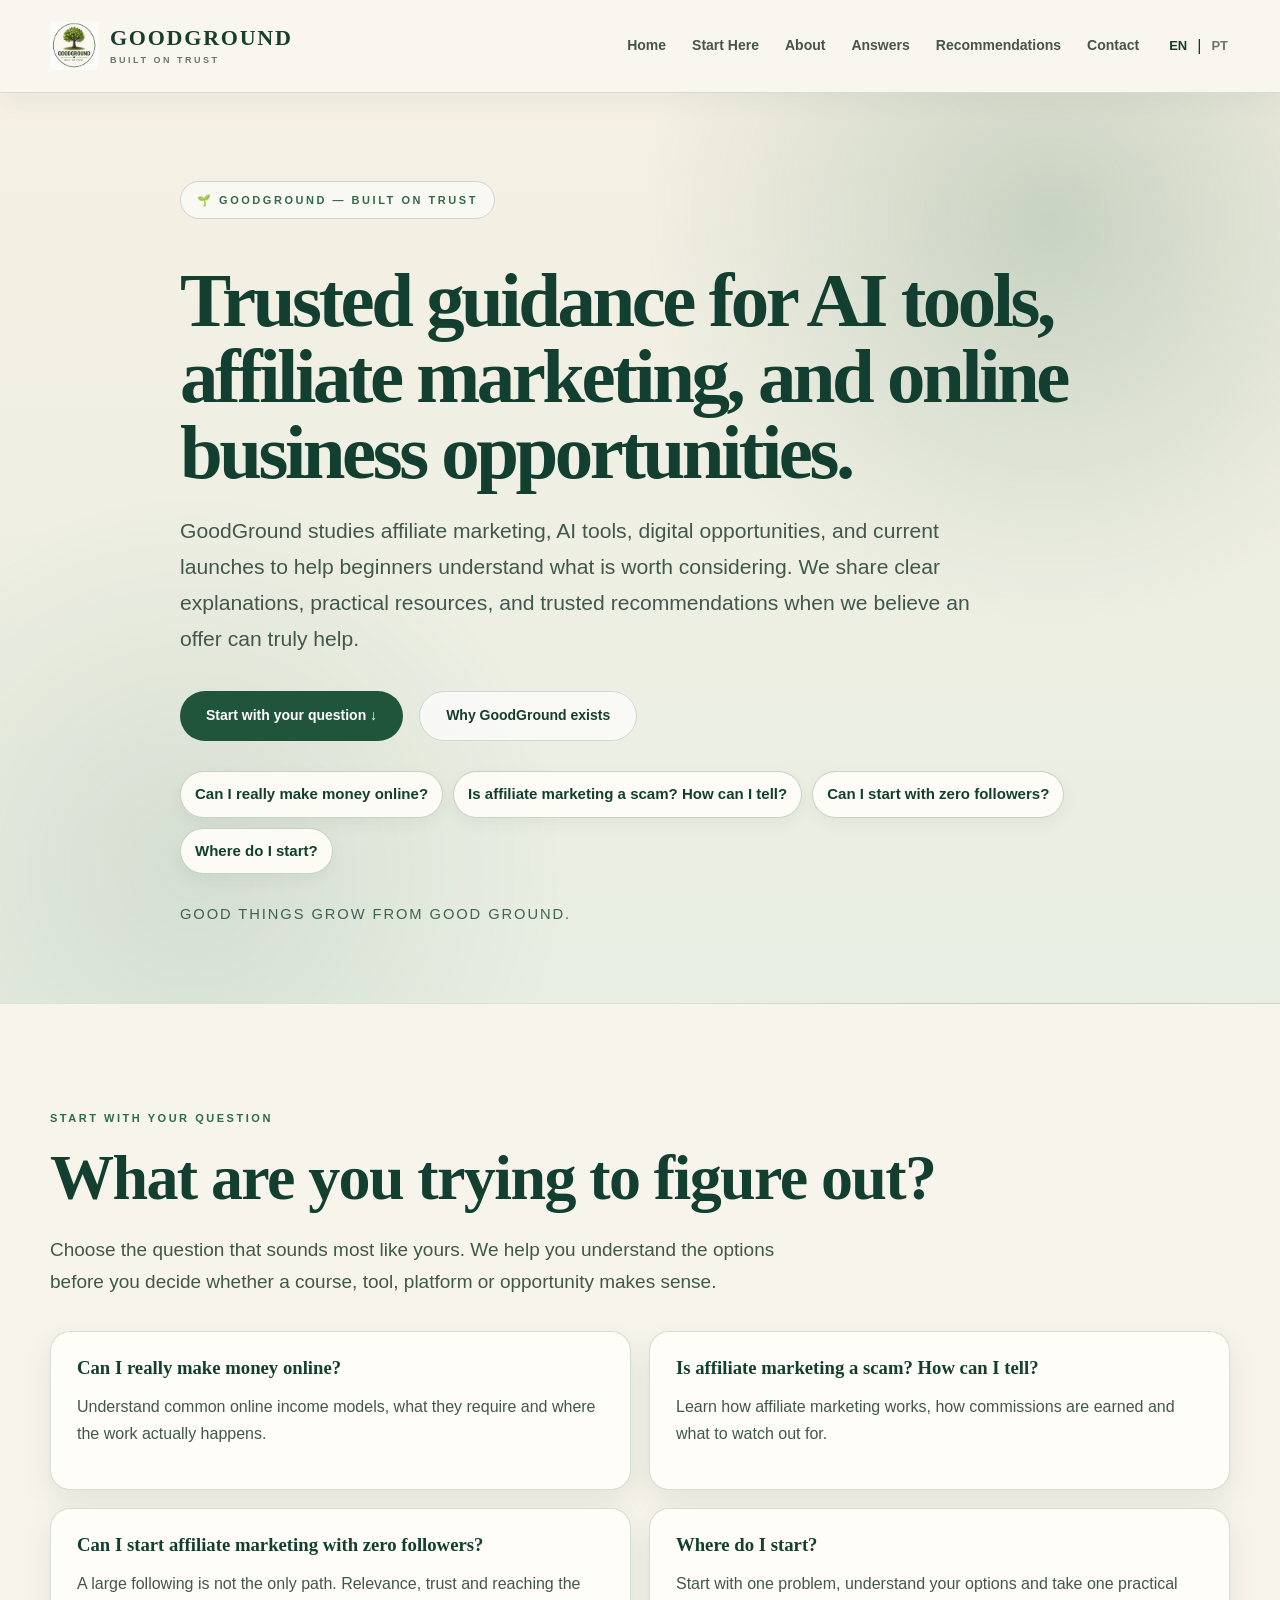
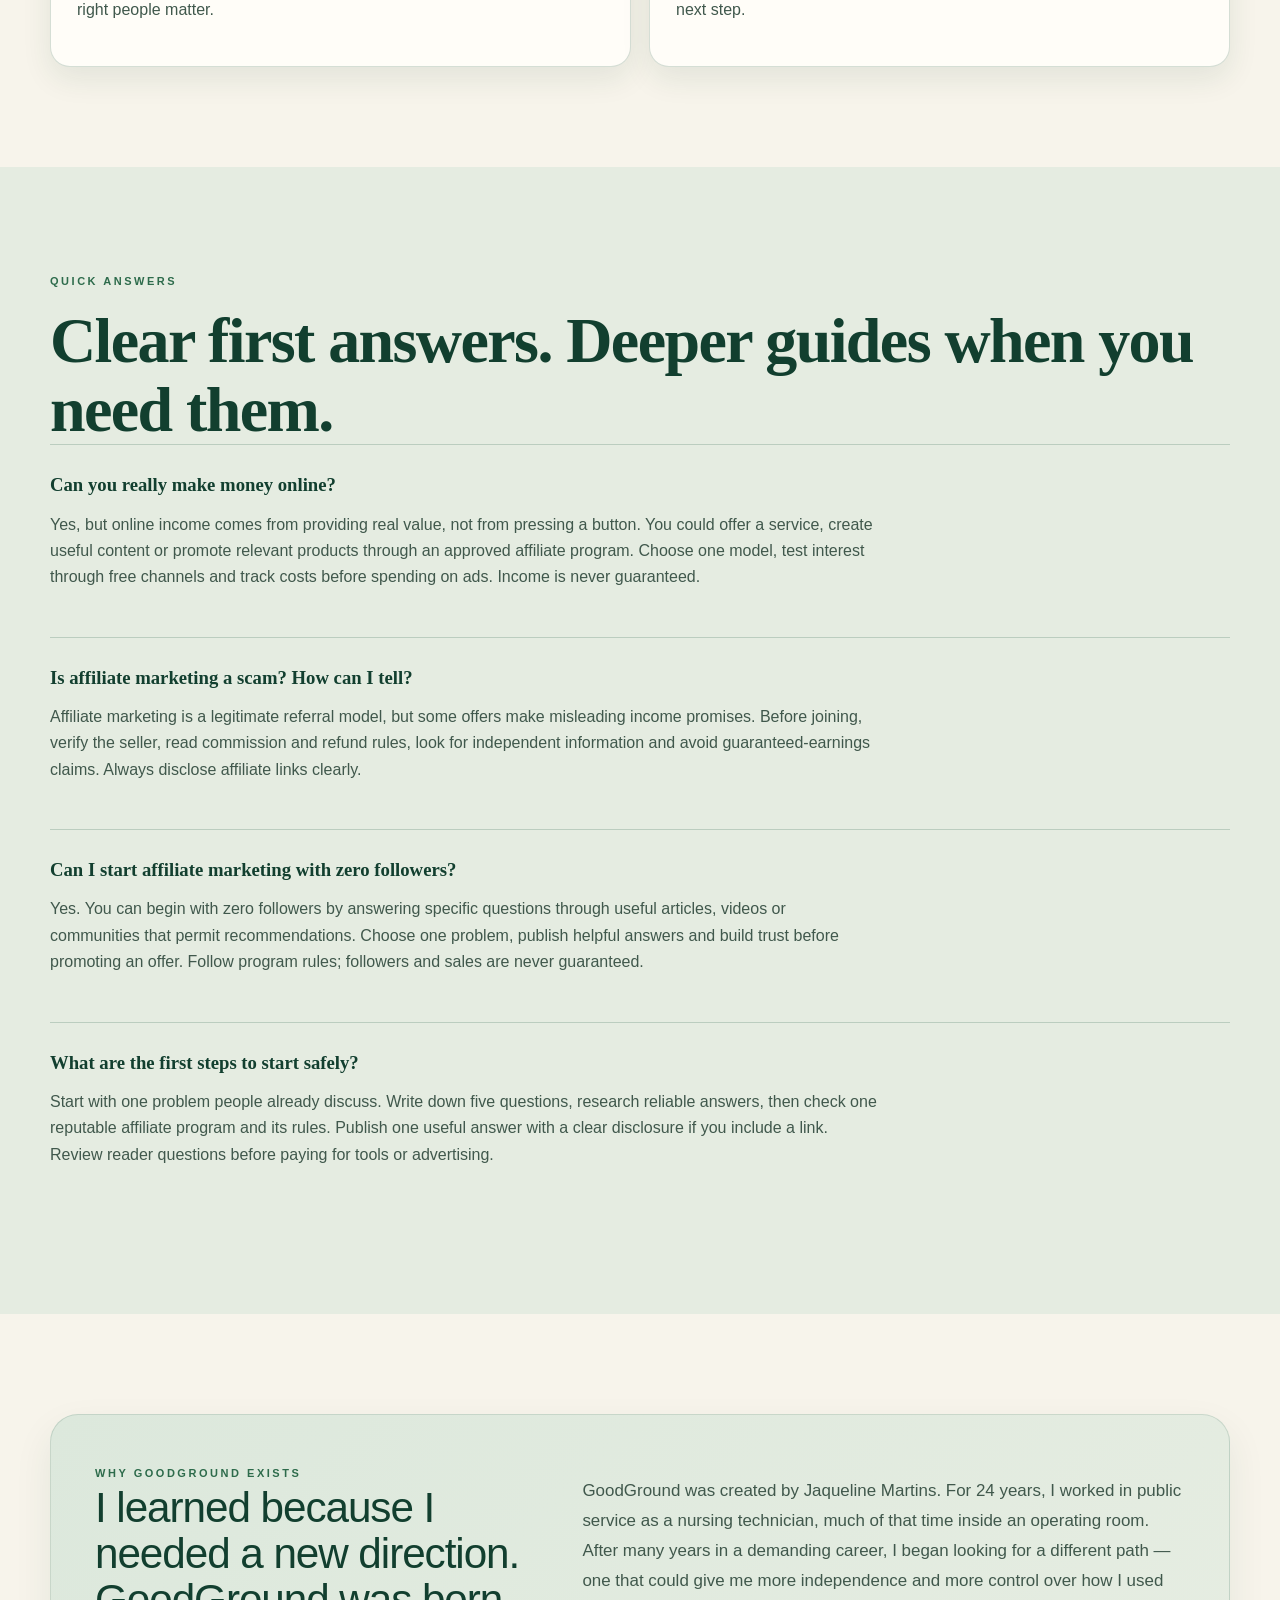
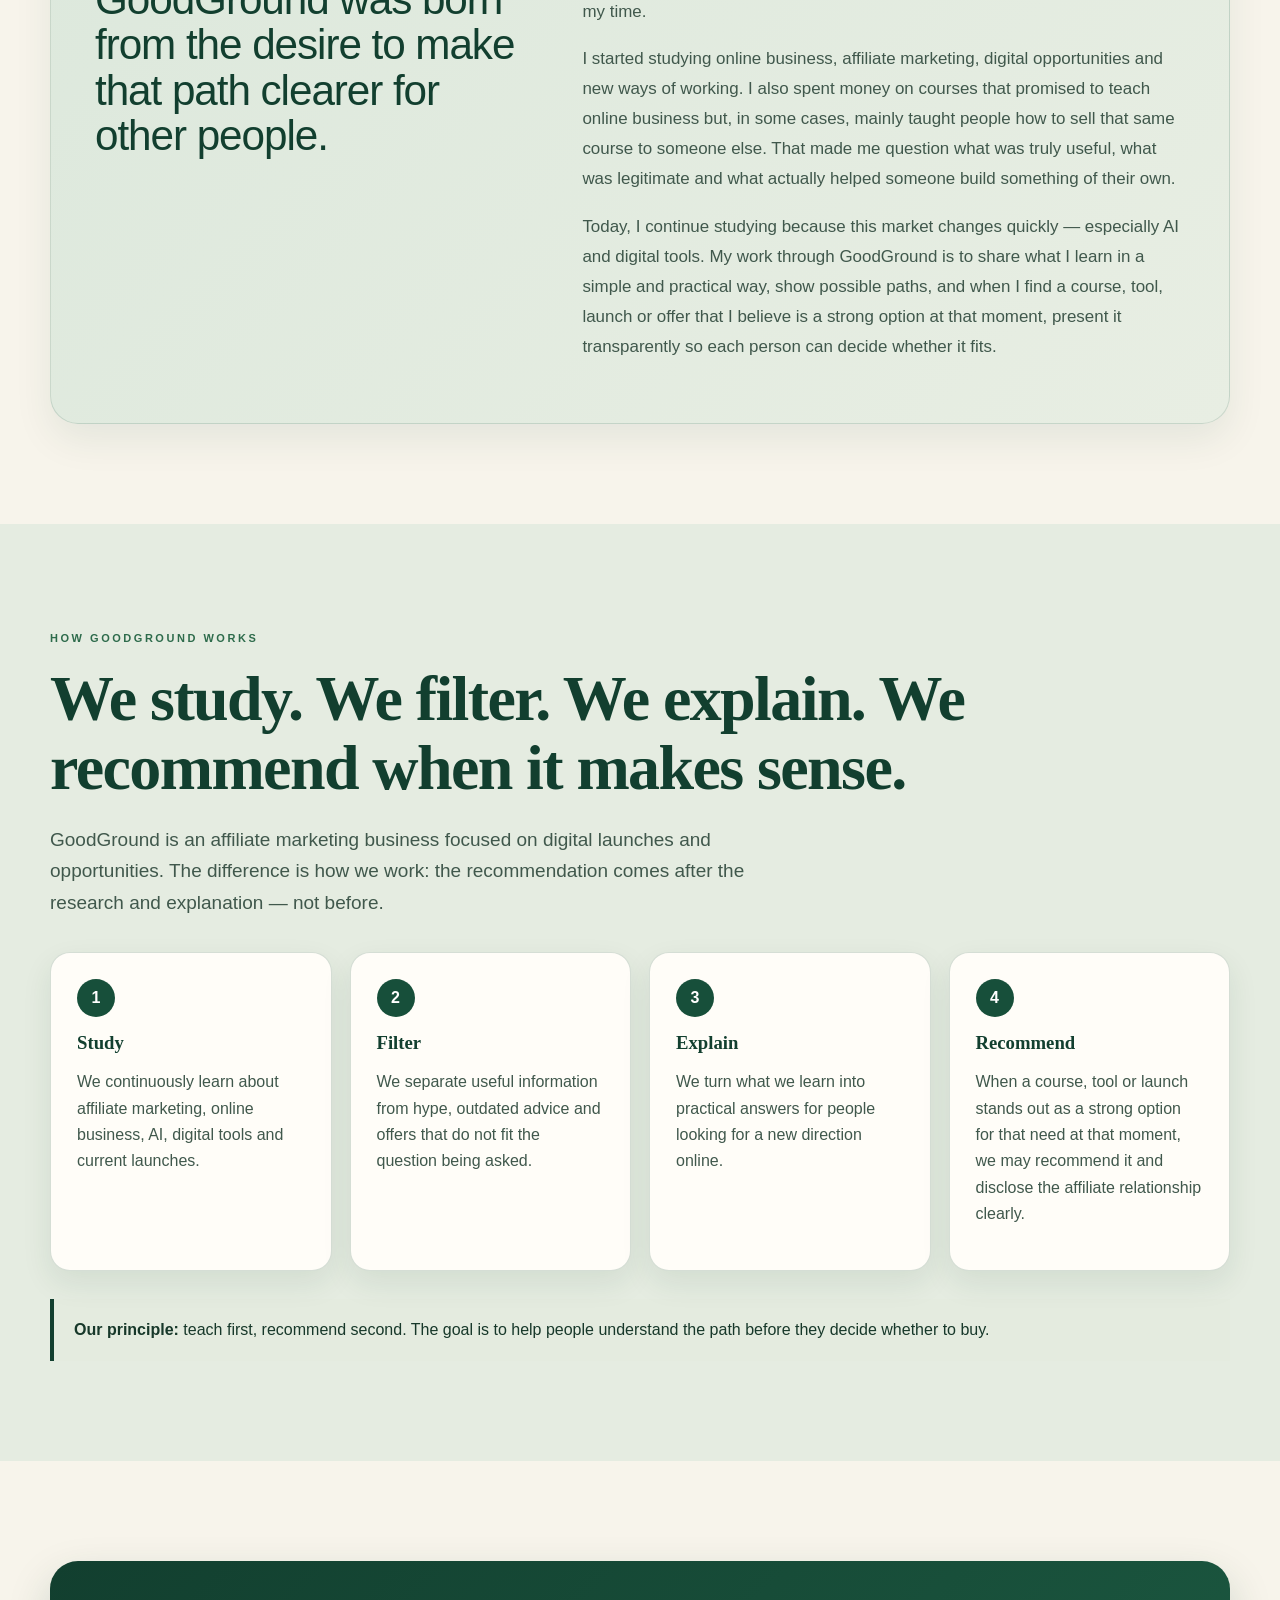
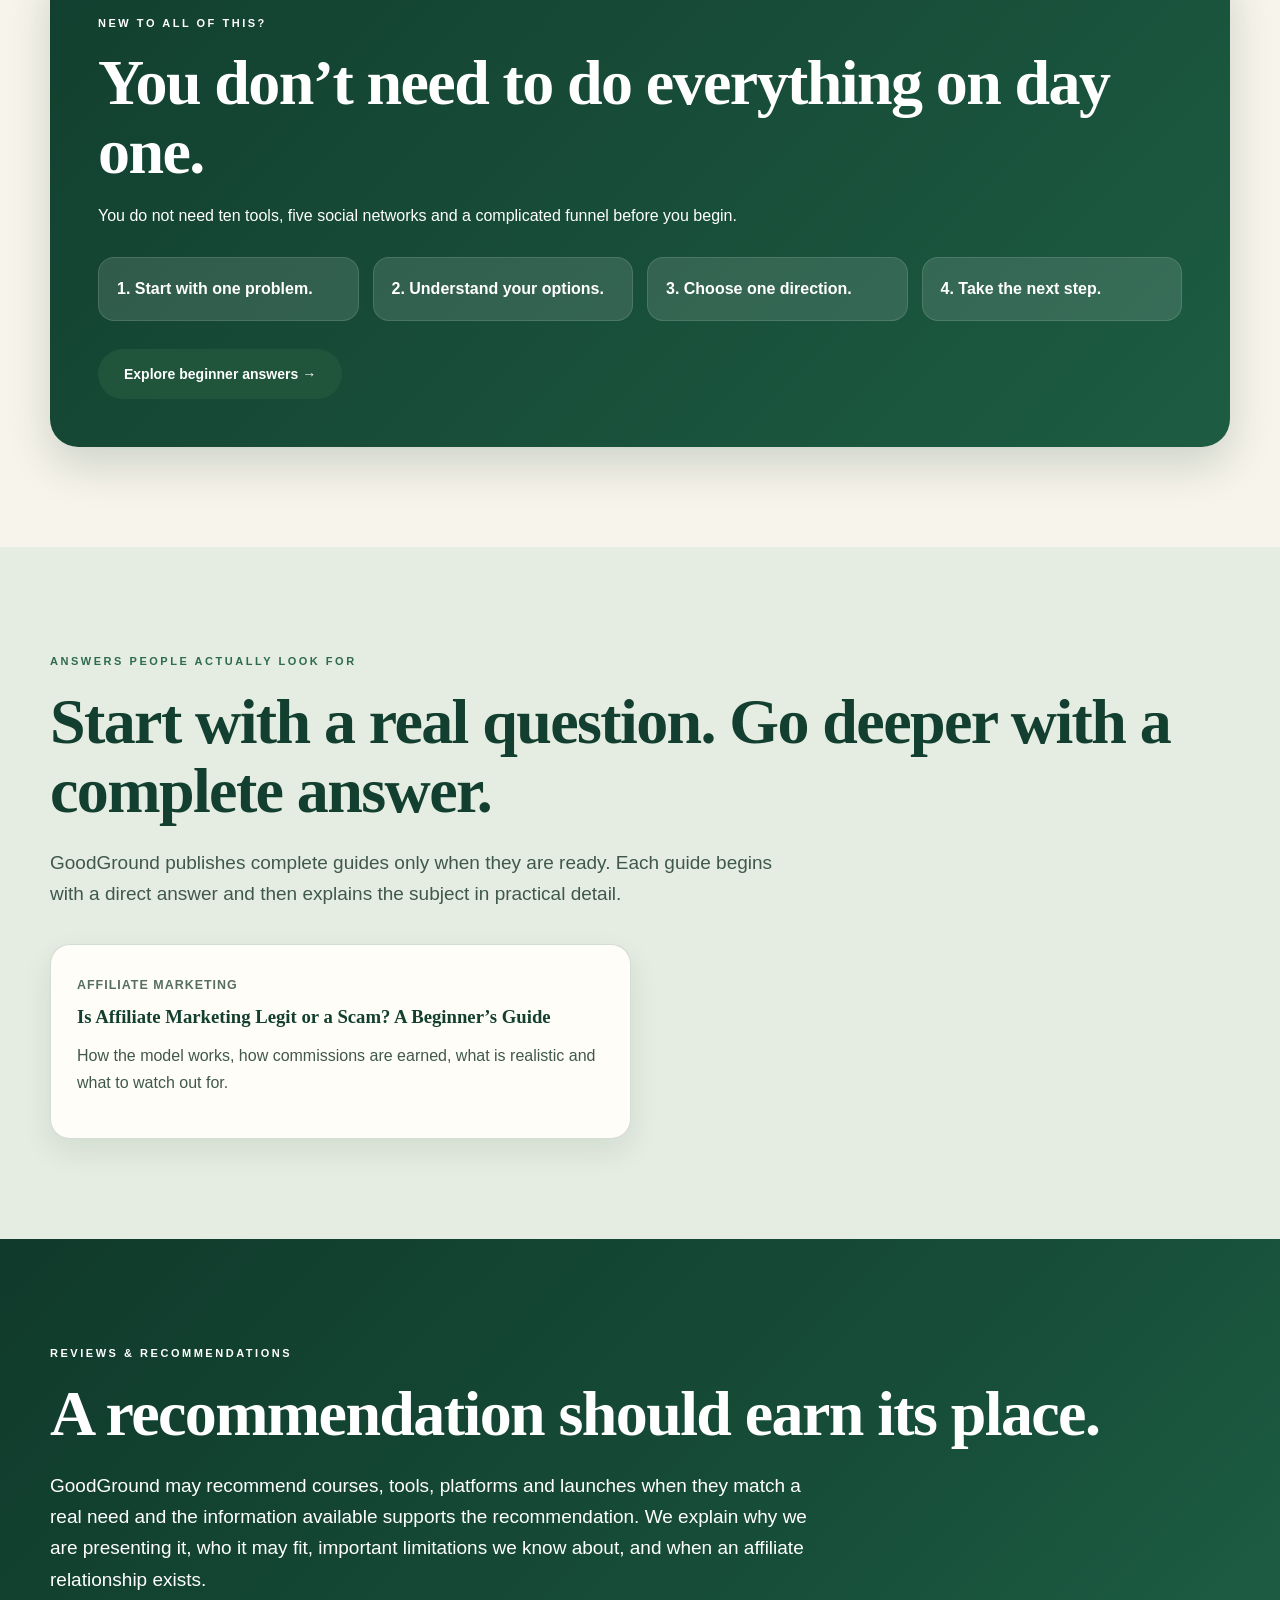
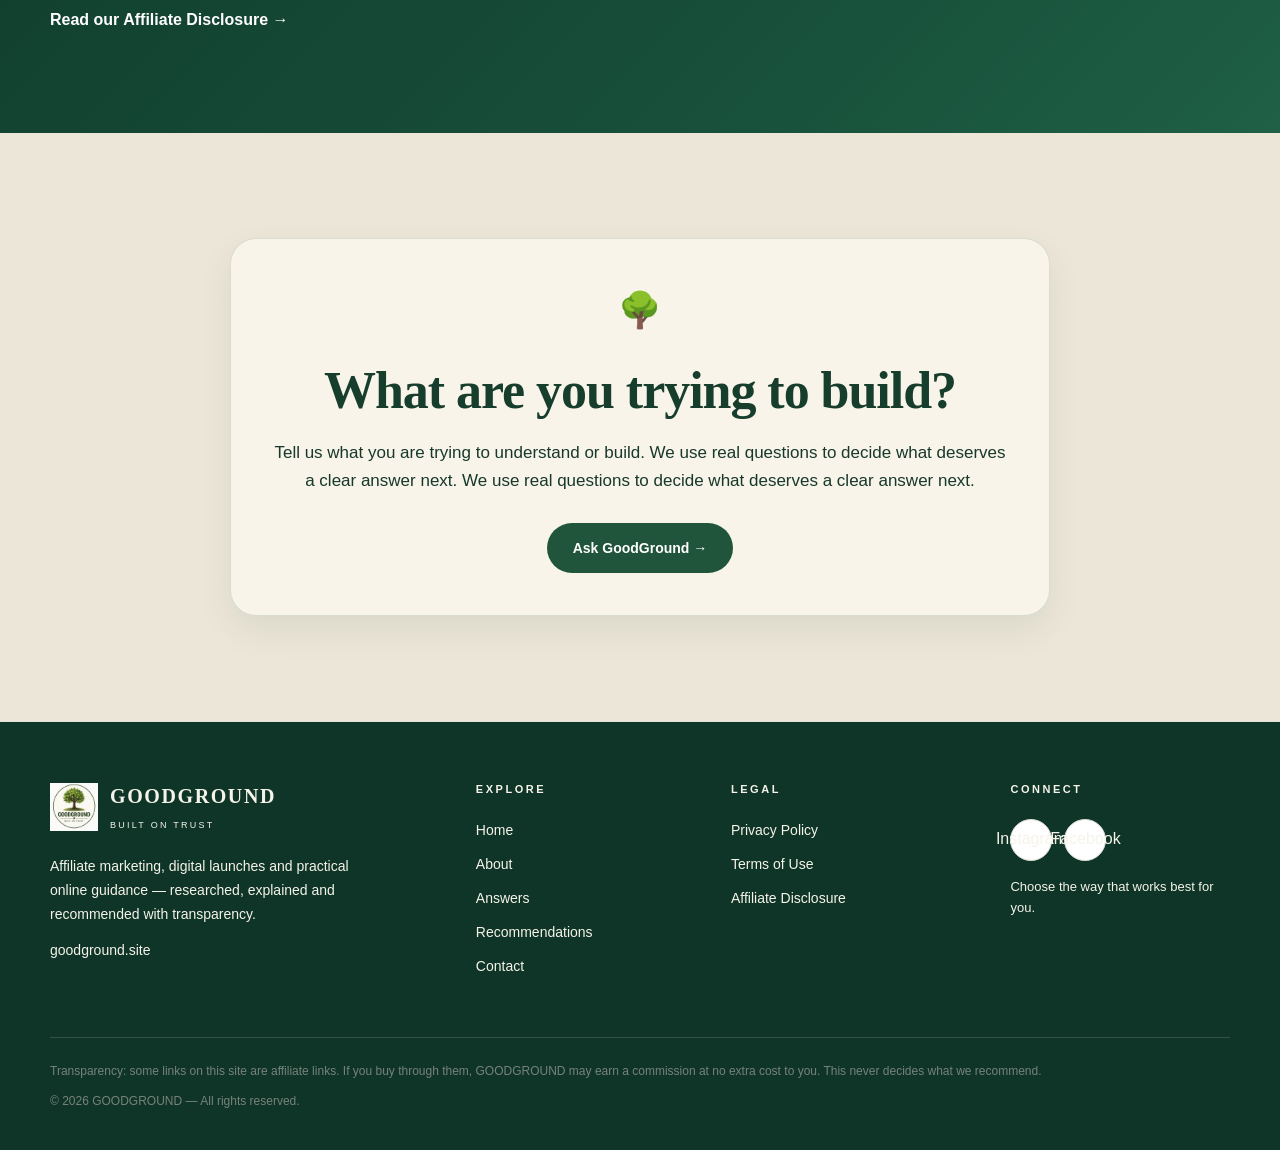
==== commit cd042457: "Improve beginner search questions and provide actionable bilingual answers" ====
--- a/index.html
+++ b/index.html
@@ -1451,19 +1451,19 @@
 
       <a
         href="#answer-affiliate"
-        data-en="Is affiliate marketing legitimate?"
-        data-pt="Marketing de afiliados é legítimo?">
-
-        Is affiliate marketing legitimate?
+        data-en="Is affiliate marketing a scam? How can I tell?"
+        data-pt="Marketing de afiliados é golpe? Como identificar?">
+
+        Is affiliate marketing a scam? How can I tell?
 
       </a>
 
       <a
         href="#answer-audience"
-        data-en="Do I need a big audience?"
-        data-pt="Preciso de uma audiência grande?">
-
-        Do I need a big audience?
+        data-en="Can I start with zero followers?"
+        data-pt="Posso começar sem seguidores?">
+
+        Can I start with zero followers?
 
       </a>
 
@@ -1554,10 +1554,10 @@
         href="#answer-affiliate">
 
         <h3
-          data-en="Is affiliate marketing legitimate?"
-          data-pt="Marketing de afiliados é legítimo?">
-
-          Is affiliate marketing legitimate?
+          data-en="Is affiliate marketing a scam? How can I tell?"
+          data-pt="Marketing de afiliados é golpe? Como identificar?">
+
+          Is affiliate marketing a scam? How can I tell?
 
         </h3>
 
@@ -1577,10 +1577,10 @@
         href="#answer-audience">
 
         <h3
-          data-en="Can I start without thousands of followers?"
-          data-pt="Posso começar sem milhares de seguidores?">
-
-          Can I start without thousands of followers?
+          data-en="Can I start affiliate marketing with zero followers?"
+          data-pt="Posso começar no marketing de afiliados sem seguidores?">
+
+          Can I start affiliate marketing with zero followers?
 
         </h3>
 
@@ -1661,11 +1661,9 @@
       </h3>
 
       <p
-        data-en="Yes, people earn income online in several legitimate ways — including services, digital products, content, ecommerce and affiliate marketing. None of these are guaranteed income, and each requires a real exchange of value, learning, work and consistency."
-        data-pt="Sim, pessoas geram renda online de várias formas legítimas — incluindo serviços, produtos digitais, conteúdo, comércio eletrônico e marketing de afiliados. Nenhuma delas é renda garantida, e todas exigem uma troca real de valor, aprendizado, trabalho e consistência.">
-
-        Yes, people earn income online in several legitimate ways.
-
+        data-en="Yes, but online income comes from providing real value, not from pressing a button. You could offer a service, create useful content or promote relevant products through an approved affiliate program. Choose one model, test interest through free channels and track costs before spending on ads. Income is never guaranteed."
+        data-pt="Sim, mas renda online vem de oferecer valor real, não de apertar um botão. Você pode prestar serviços, criar conteúdo útil ou divulgar produtos relevantes por um programa de afiliados aprovado. Escolha um modelo, teste o interesse em canais gratuitos e controle os custos antes de pagar anúncios. A renda nunca é garantida.">
+        Yes, but online income comes from providing real value, not from pressing a button. You could offer a service, create useful content or promote relevant products through an approved affiliate program. Choose one model, test interest through free channels and track costs before spending on ads. Income is never guaranteed.
       </p>
 
     </div>
@@ -1676,19 +1674,17 @@
       class="answer-block">
 
       <h3
-        data-en="Is affiliate marketing legitimate?"
-        data-pt="Marketing de afiliados é legítimo?">
-
-        Is affiliate marketing legitimate?
+        data-en="Is affiliate marketing a scam? How can I tell?"
+        data-pt="Marketing de afiliados é golpe? Como identificar?">
+
+        Is affiliate marketing a scam? How can I tell?
 
       </h3>
 
       <p
-        data-en="Yes. Affiliate marketing is a business model in which a company may pay a commission when an eligible customer purchases through an affiliate’s referral. The important part is choosing reputable programs, being transparent about the affiliate relationship and never treating commissions as guaranteed income."
-        data-pt="Sim. Marketing de afiliados é um modelo de negócio em que uma empresa pode pagar uma comissão quando um cliente elegível compra por meio da indicação de um afiliado. O importante é escolher programas confiáveis, ser transparente sobre a relação de afiliado e nunca tratar comissões como renda garantida.">
-
-        Yes. Affiliate marketing is a legitimate business model.
-
+        data-en="Affiliate marketing is a legitimate referral model, but some offers make misleading income promises. Before joining, verify the seller, read commission and refund rules, look for independent information and avoid guaranteed-earnings claims. Always disclose affiliate links clearly."
+        data-pt="O marketing de afiliados é um modelo legítimo de indicação, mas algumas ofertas fazem promessas enganosas de renda. Antes de entrar, verifique o vendedor, leia as regras de comissão e reembolso, procure informações independentes e evite promessas de ganhos garantidos. Identifique claramente os links de afiliado.">
+        Affiliate marketing is a legitimate referral model, but some offers make misleading income promises. Before joining, verify the seller, read commission and refund rules, look for independent information and avoid guaranteed-earnings claims. Always disclose affiliate links clearly.
       </p>
 
     </div>
@@ -1699,19 +1695,17 @@
       class="answer-block">
 
       <h3
-        data-en="Do you need thousands or millions of followers?"
-        data-pt="Você precisa de milhares ou milhões de seguidores?">
-
-        Do you need thousands or millions of followers?
+        data-en="Can I start affiliate marketing with zero followers?"
+        data-pt="Posso começar no marketing de afiliados sem seguidores?">
+
+        Can I start affiliate marketing with zero followers?
 
       </h3>
 
       <p
-        data-en="No fixed follower count guarantees results. A smaller audience interested in the problem you address can be more valuable than a large audience with little interest. Relevance, trust and useful content matter."
-        data-pt="Nenhuma quantidade específica de seguidores garante resultados. Uma audiência menor interessada no problema que você aborda pode ser mais valiosa do que uma audiência enorme sem interesse. Relevância, confiança e conteúdo útil importam.">
-
-        No fixed follower count guarantees results.
-
+        data-en="Yes. You can begin with zero followers by answering specific questions through useful articles, videos or communities that permit recommendations. Choose one problem, publish helpful answers and build trust before promoting an offer. Follow program rules; followers and sales are never guaranteed."
+        data-pt="Sim. Você pode começar sem seguidores respondendo dúvidas específicas em artigos, vídeos ou comunidades que permitam recomendações. Escolha um problema, publique respostas úteis e construa confiança antes de divulgar uma oferta. Respeite as regras do programa; seguidores e vendas nunca são garantidos.">
+        Yes. You can begin with zero followers by answering specific questions through useful articles, videos or communities that permit recommendations. Choose one problem, publish helpful answers and build trust before promoting an offer. Follow program rules; followers and sales are never guaranteed.
       </p>
 
     </div>
@@ -1722,19 +1716,17 @@
       class="answer-block">
 
       <h3
-        data-en="So where should you start?"
-        data-pt="Então, por onde você deve começar?">
-
-        So where should you start?
+        data-en="What are the first steps to start safely?"
+        data-pt="Quais são os primeiros passos para começar com segurança?">
+
+        What are the first steps to start safely?
 
       </h3>
 
       <p
-        data-en="Start with the problem, not the product. Understand what you want to change, what you need to learn and which path fits your current situation before investing money."
-        data-pt="Comece pelo problema, não pelo produto. Entenda o que você quer mudar, o que precisa aprender e qual caminho combina com sua situação atual antes de investir dinheiro.">
-
-        Start with the problem, not the product.
-
+        data-en="Start with one problem people already discuss. Write down five questions, research reliable answers, then check one reputable affiliate program and its rules. Publish one useful answer with a clear disclosure if you include a link. Review reader questions before paying for tools or advertising."
+        data-pt="Comece com um problema sobre o qual as pessoas já conversam. Anote cinco perguntas, pesquise respostas confiáveis e confira um programa de afiliados respeitável e suas regras. Publique uma resposta útil com divulgação clara se incluir um link. Analise as dúvidas dos leitores antes de pagar ferramentas ou anúncios.">
+        Start with one problem people already discuss. Write down five questions, research reliable answers, then check one reputable affiliate program and its rules. Publish one useful answer with a clear disclosure if you include a link. Review reader questions before paying for tools or advertising.
       </p>
 
     </div>
@@ -2097,10 +2089,10 @@
         </span>
 
         <h3
-          data-en="Is Affiliate Marketing Legit? A Beginner’s Guide"
-          data-pt="Marketing de Afiliados é Legítimo? Guia para Iniciantes">
-
-          Is Affiliate Marketing Legit? A Beginner’s Guide
+          data-en="Is Affiliate Marketing Legit or a Scam? A Beginner’s Guide"
+          data-pt="Marketing de Afiliados é Legítimo ou Golpe? Guia para Iniciantes">
+
+          Is Affiliate Marketing Legit or a Scam? A Beginner’s Guide
 
         </h3>
 
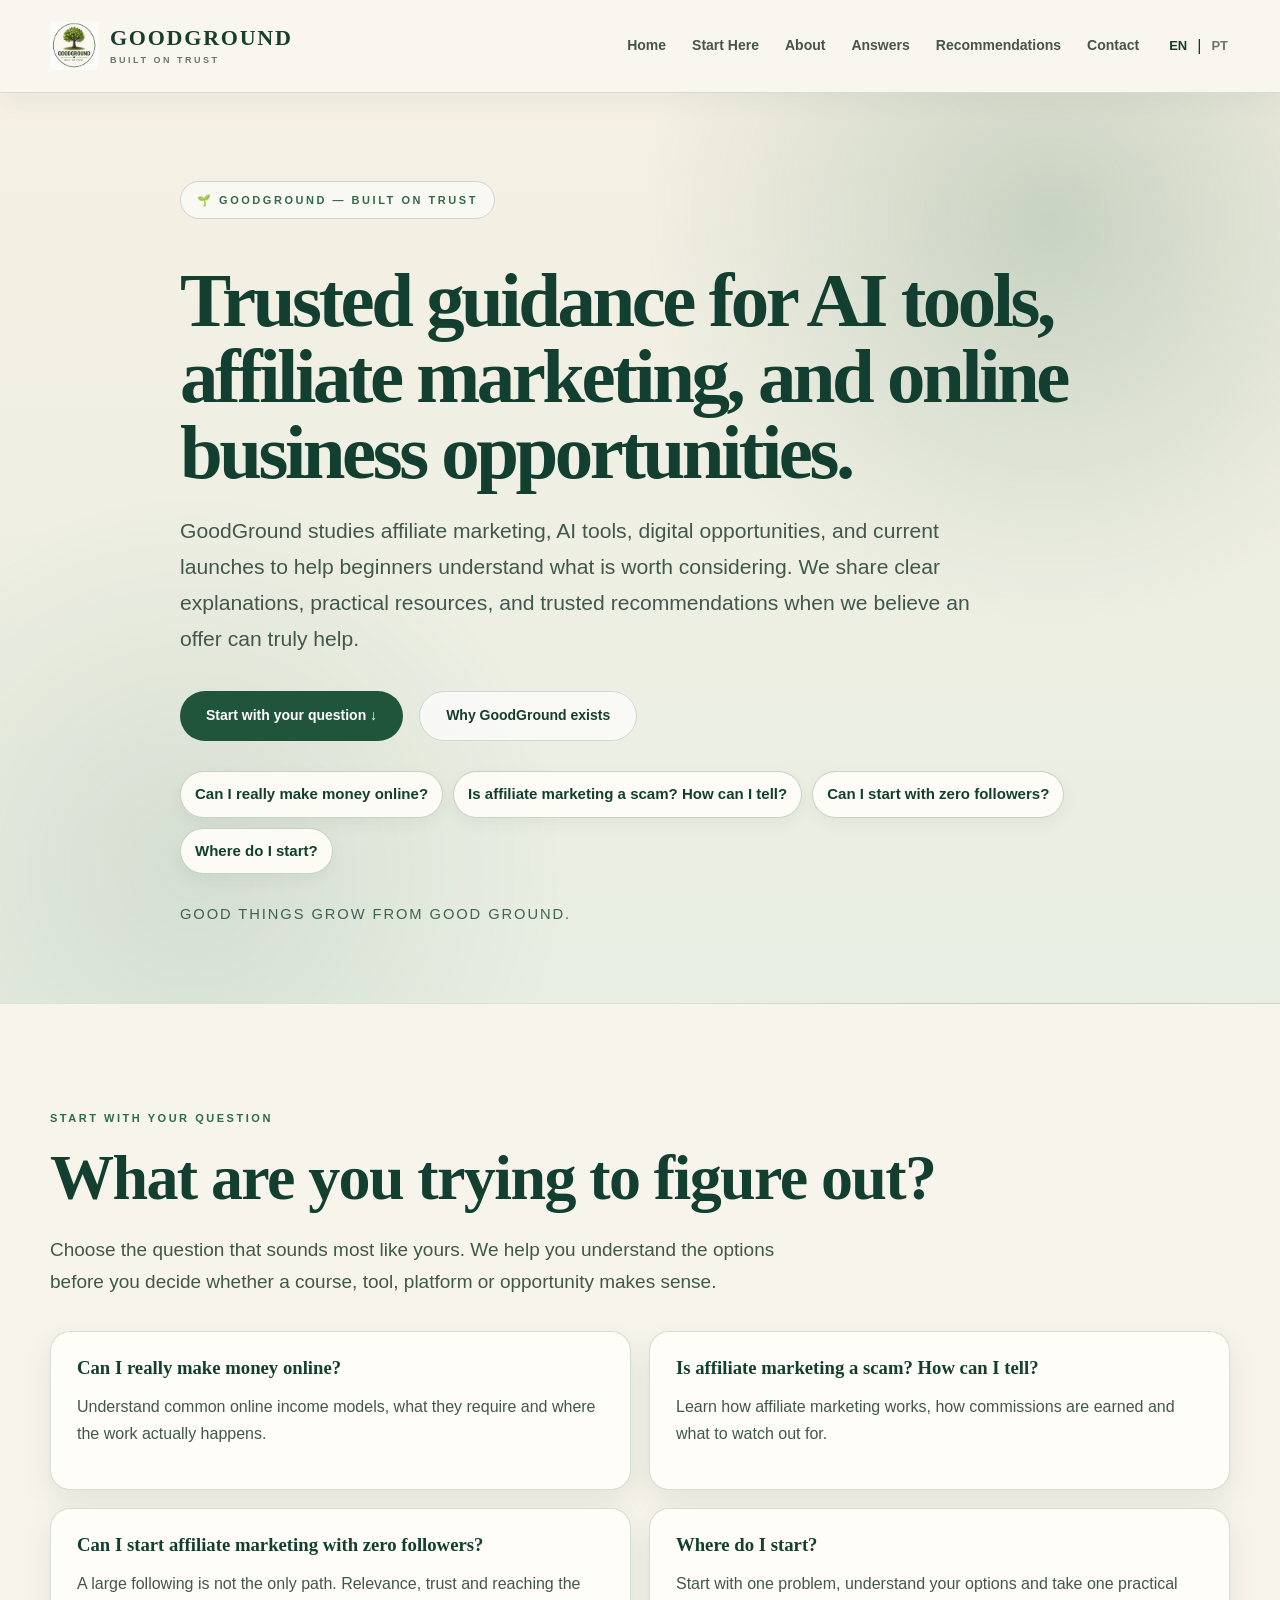
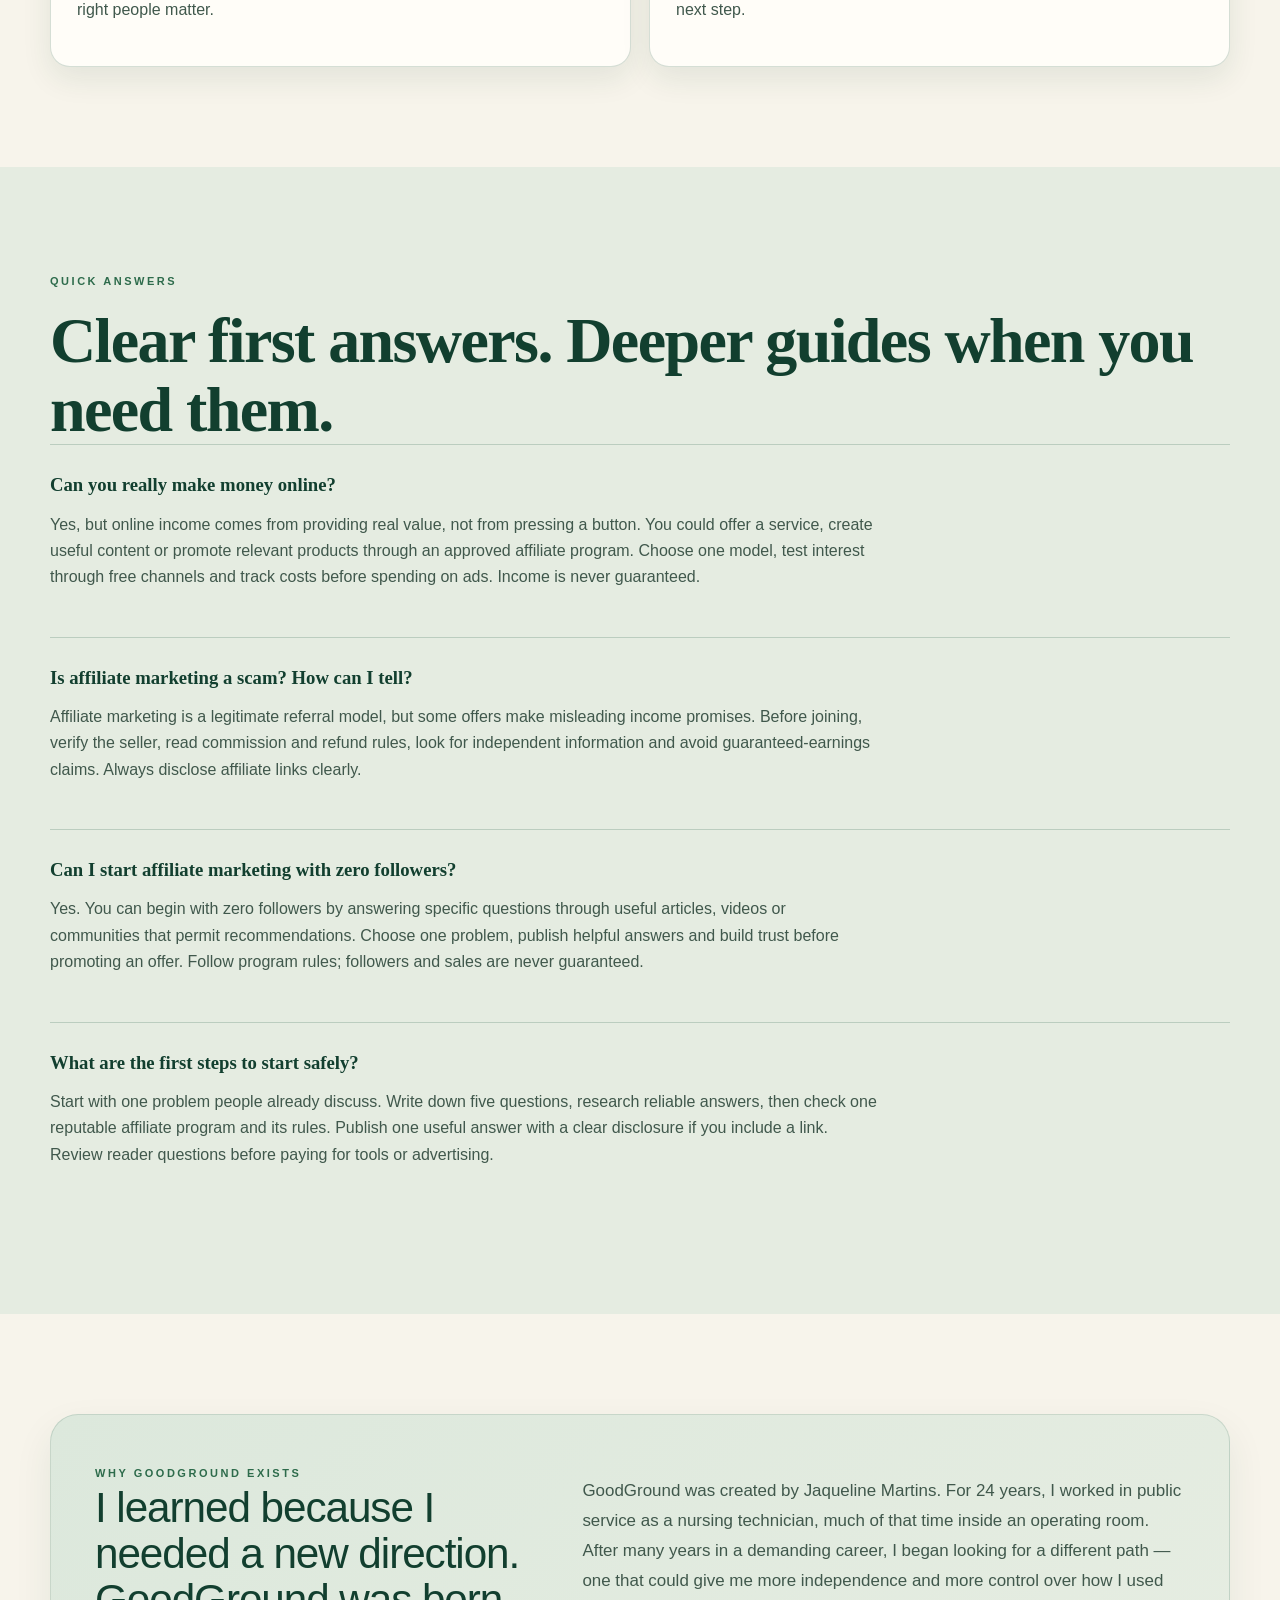
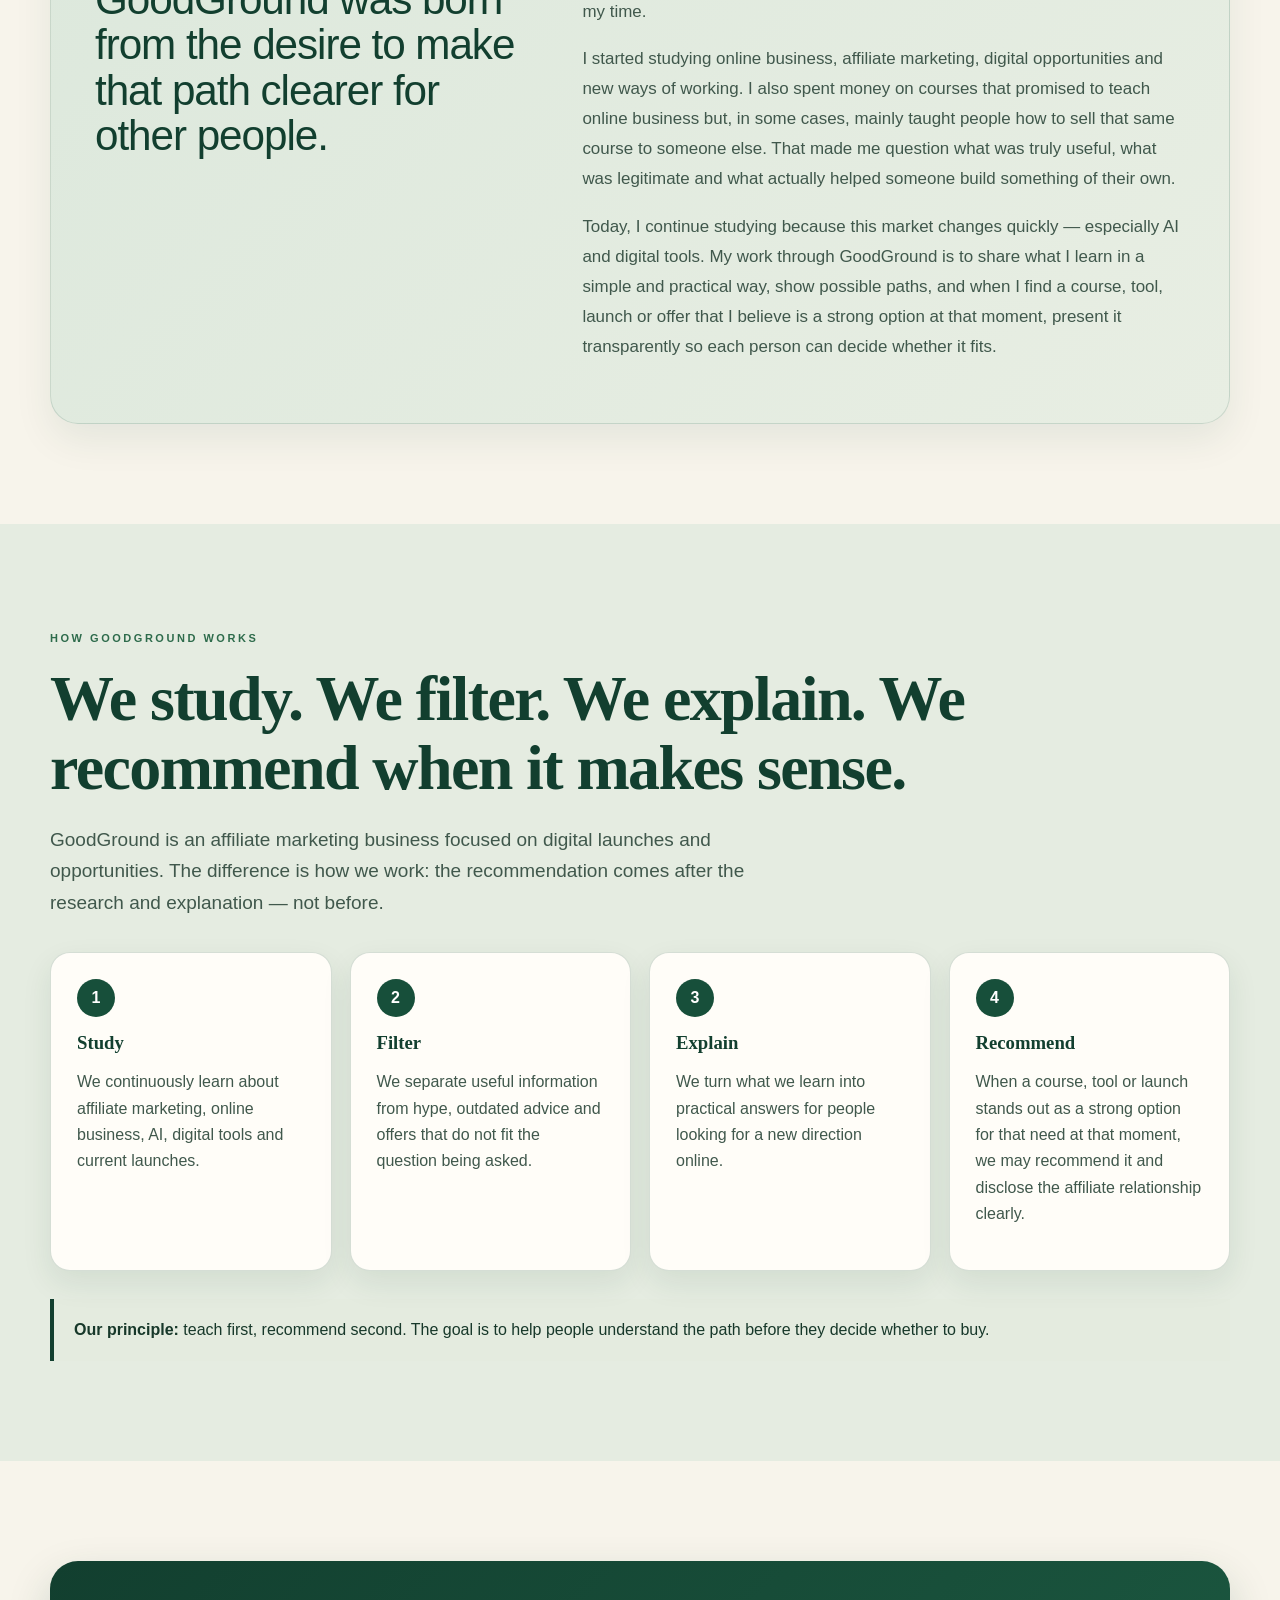
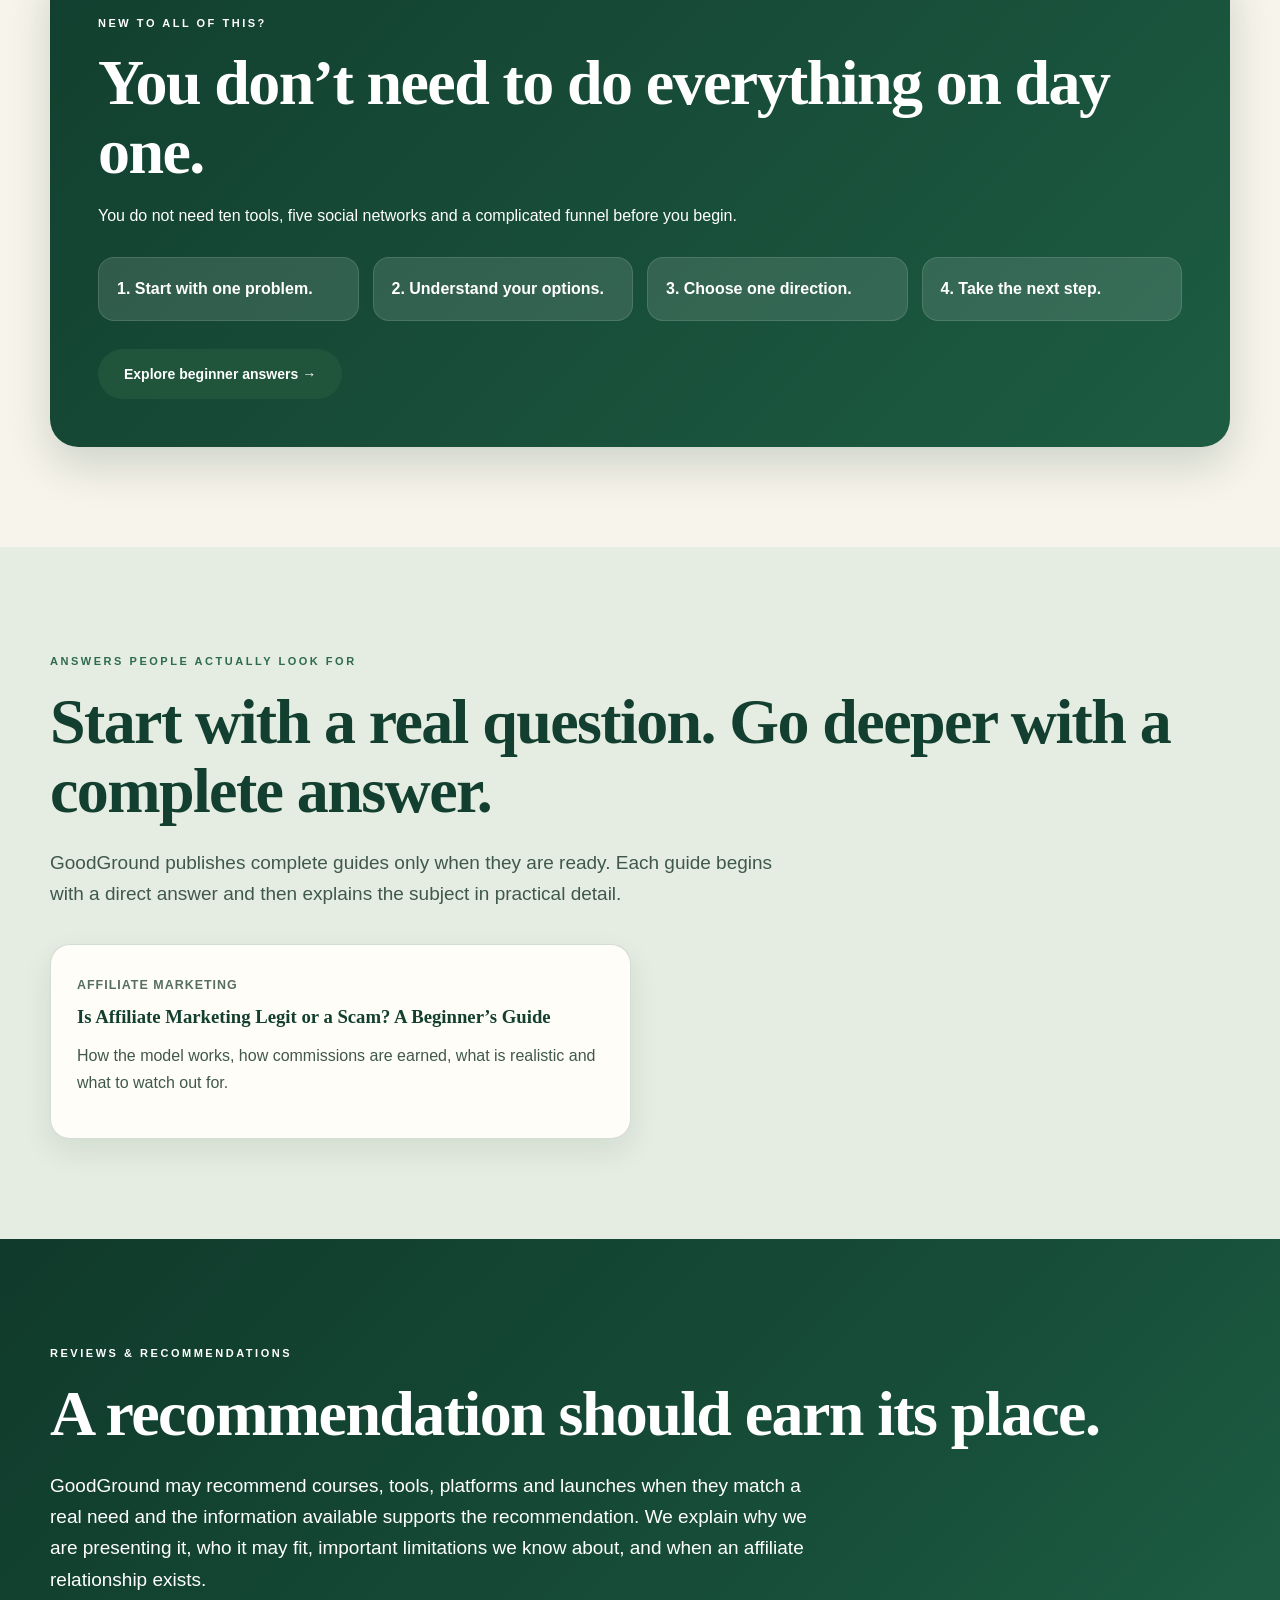
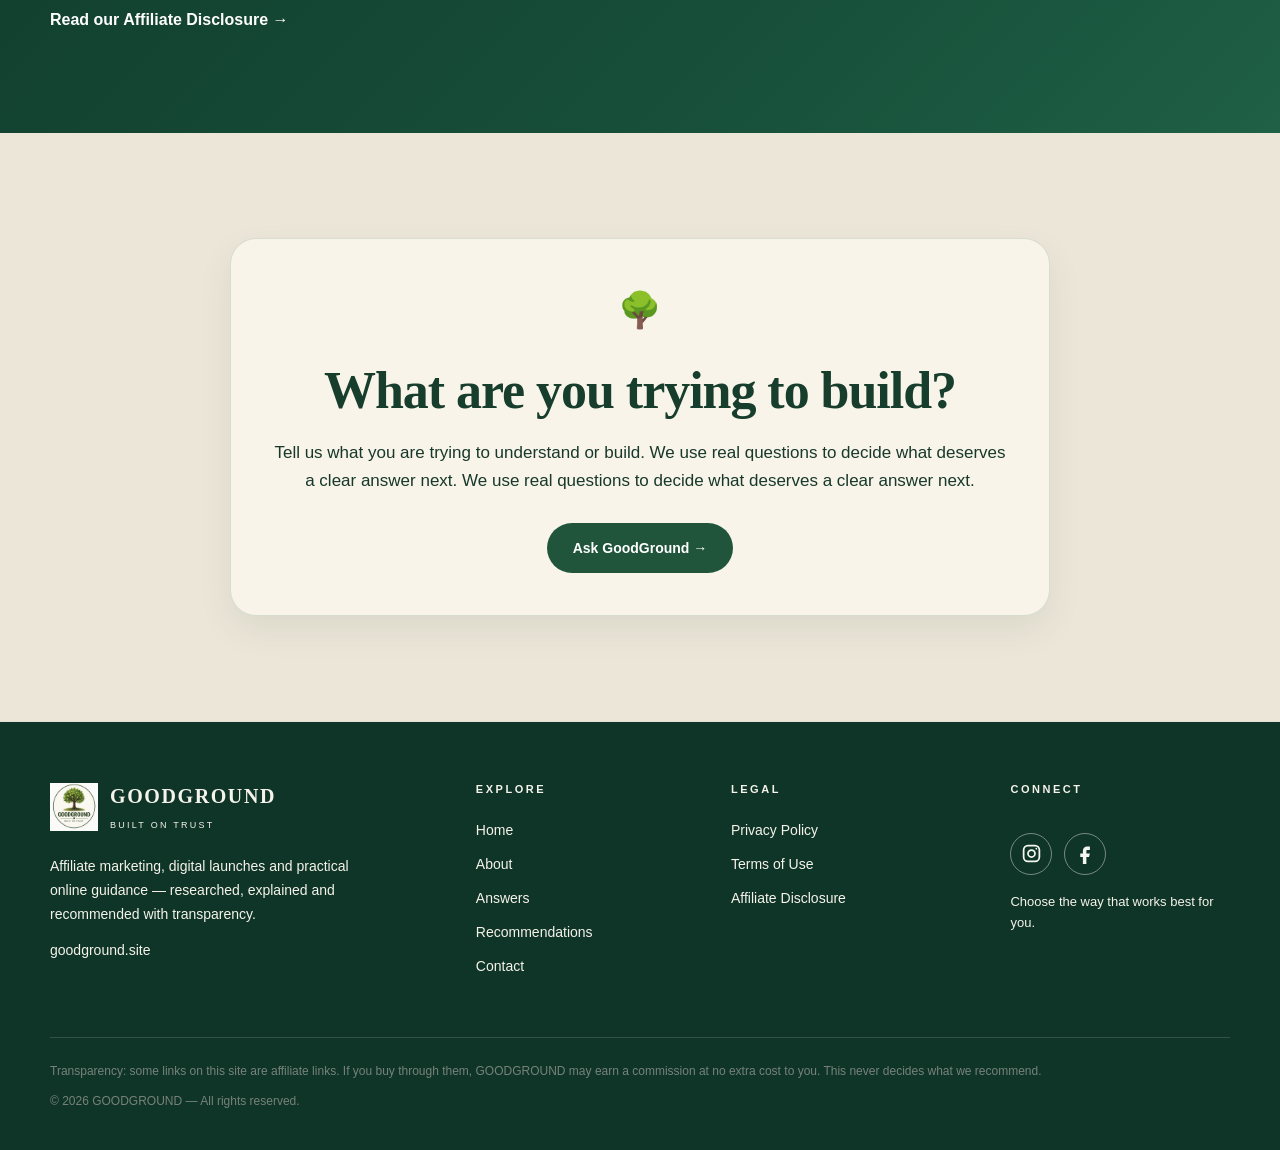
==== commit 4c97ec30: "Replace overflowing footer social labels with accessible Instagram and Facebook icons" ====
--- a/index.html
+++ b/index.html
@@ -757,6 +757,19 @@
 }
 
 
+/* Footer social links: visible branded icons, no overflowing text */
+.footer-connect .social-icons { display:flex; align-items:center; gap:12px; margin-top:14px; margin-bottom:16px; }
+.footer-connect .social-icon {
+  flex:0 0 42px; width:42px; height:42px;
+  display:inline-flex; align-items:center; justify-content:center;
+  background:transparent; border:1px solid rgba(255,255,255,.42);
+  color:#f4f7f1; border-radius:50%;
+  transition:background-color .15s ease,border-color .15s ease;
+}
+.footer-connect .social-icon svg { display:block; width:21px; height:21px; }
+.footer-connect .social-icon:hover,.footer-connect .social-icon:focus-visible {
+  background:rgba(255,255,255,.12); border-color:#fff; color:#fff;
+}
 /* LEGAL PAGES */
 
 .legal{
@@ -2335,7 +2348,11 @@
           target="_blank"
           rel="noopener noreferrer">
 
-          Instagram
+          <svg viewBox="0 0 24 24" width="21" height="21" fill="none" aria-hidden="true" focusable="false">
+            <rect x="3" y="3" width="18" height="18" rx="5" stroke="currentColor" stroke-width="2"/>
+            <circle cx="12" cy="12" r="4" stroke="currentColor" stroke-width="2"/>
+            <circle cx="17.5" cy="6.5" r="1" fill="currentColor"/>
+          </svg>
 
         </a>
 
@@ -2346,7 +2363,9 @@
           target="_blank"
           rel="noopener noreferrer">
 
-          Facebook
+          <svg viewBox="0 0 24 24" width="21" height="21" aria-hidden="true" focusable="false">
+            <path d="M14 8h3V4h-3c-3 0-5 2-5 5v3H6v4h3v8h4v-8h3l1-4h-4V9c0-.7.3-1 1-1z" fill="currentColor"/>
+          </svg>
 
         </a>
 
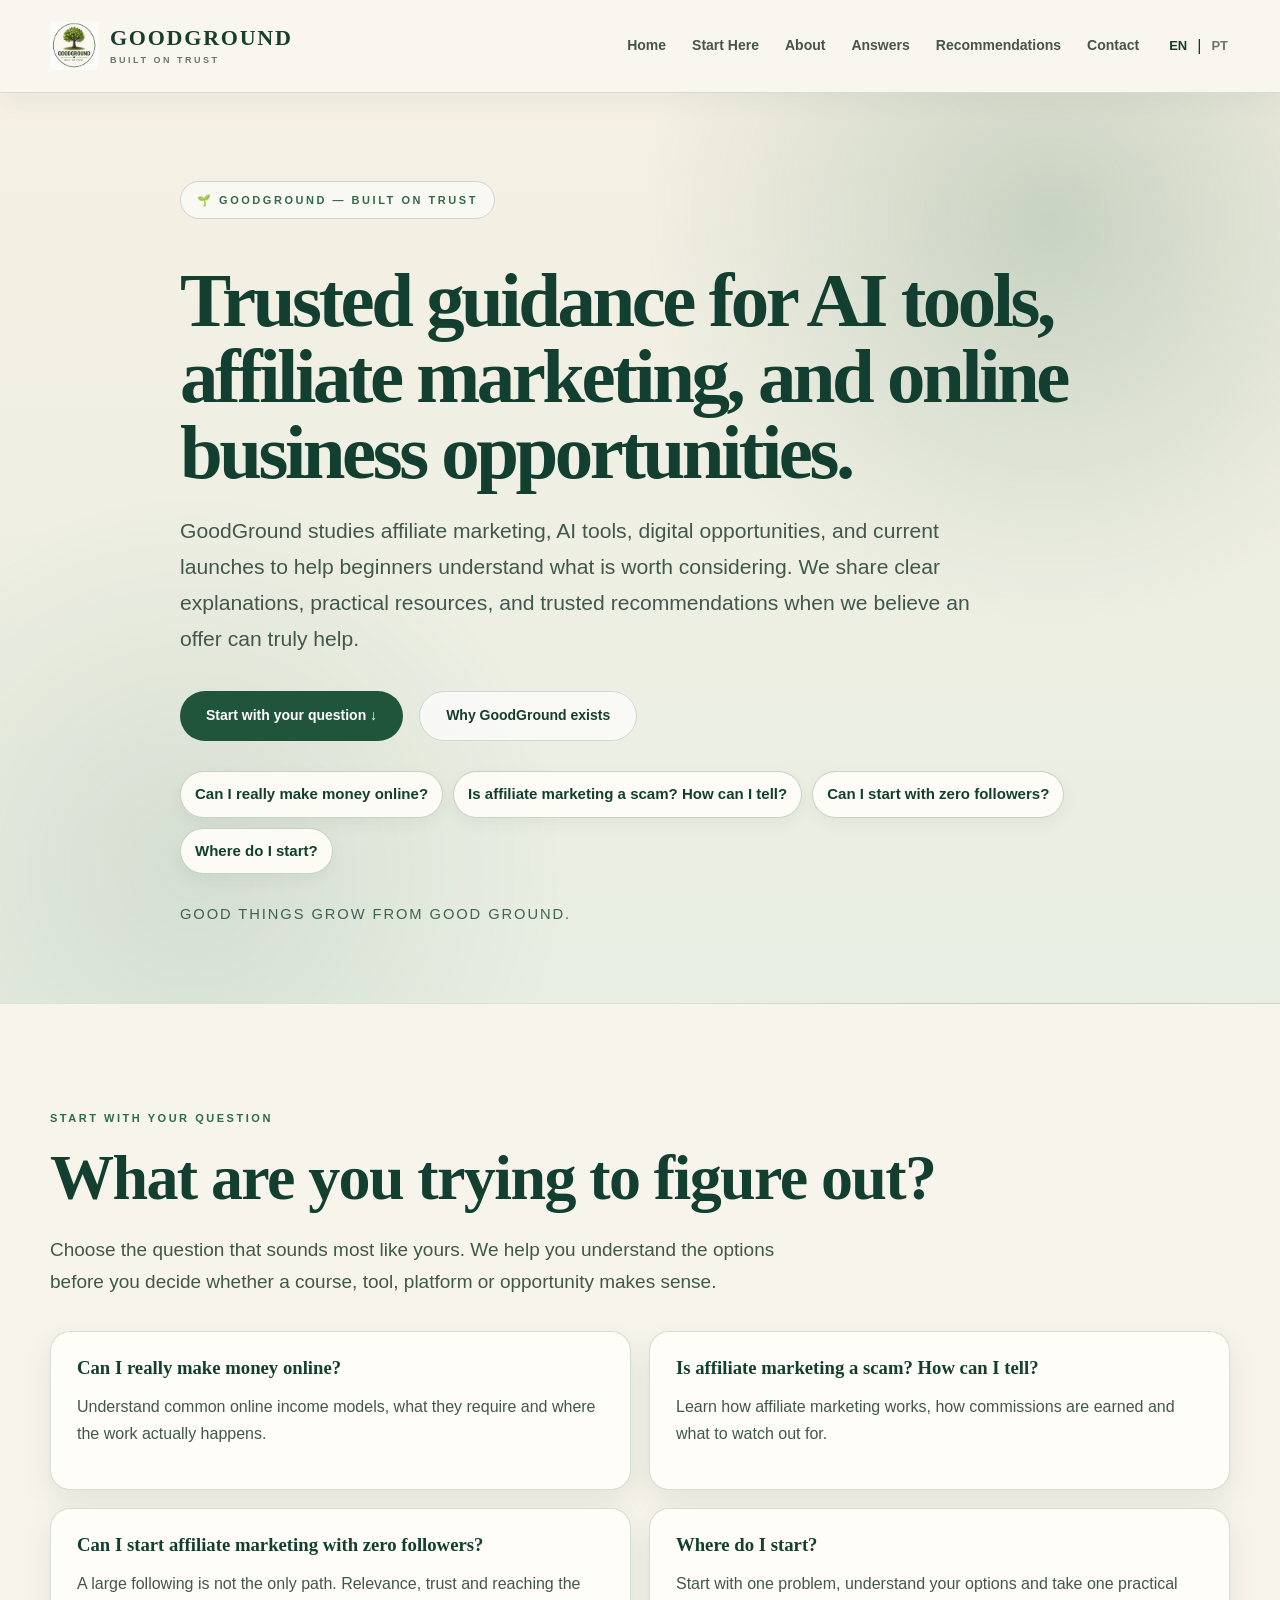
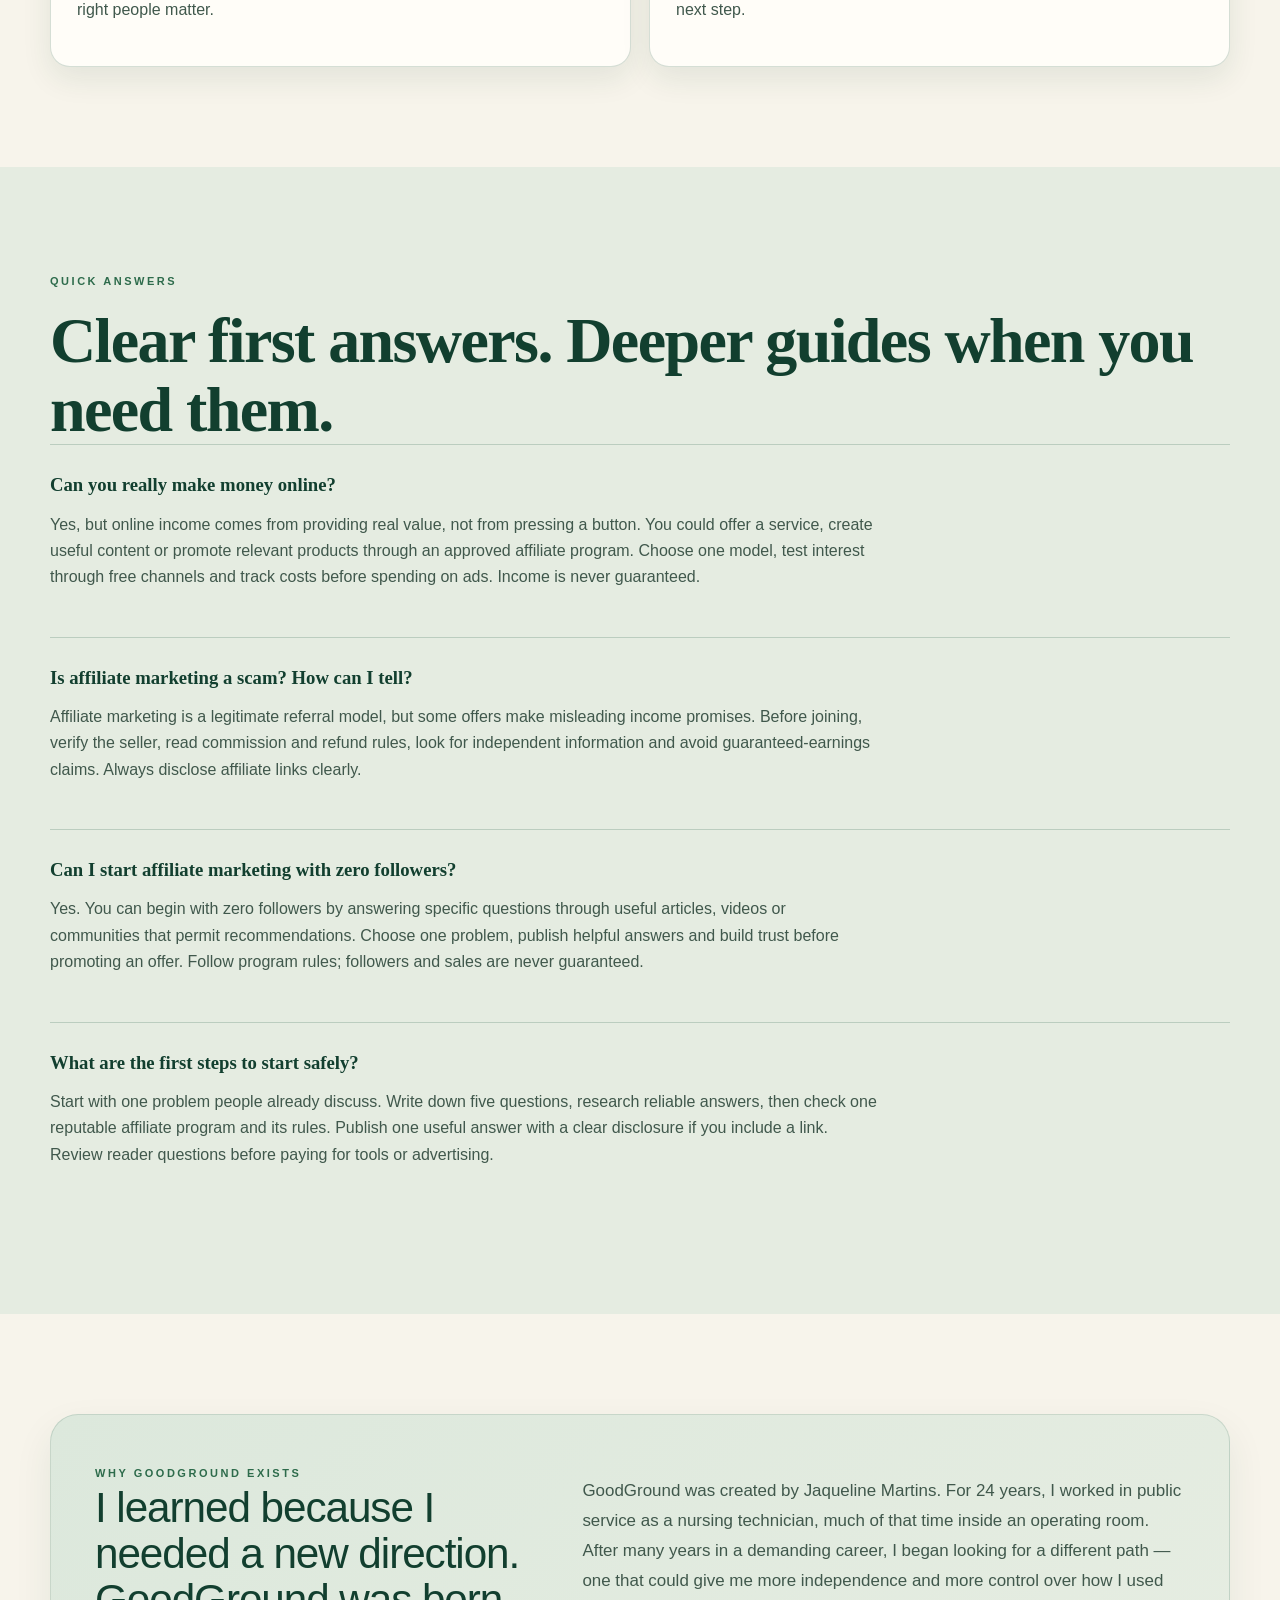
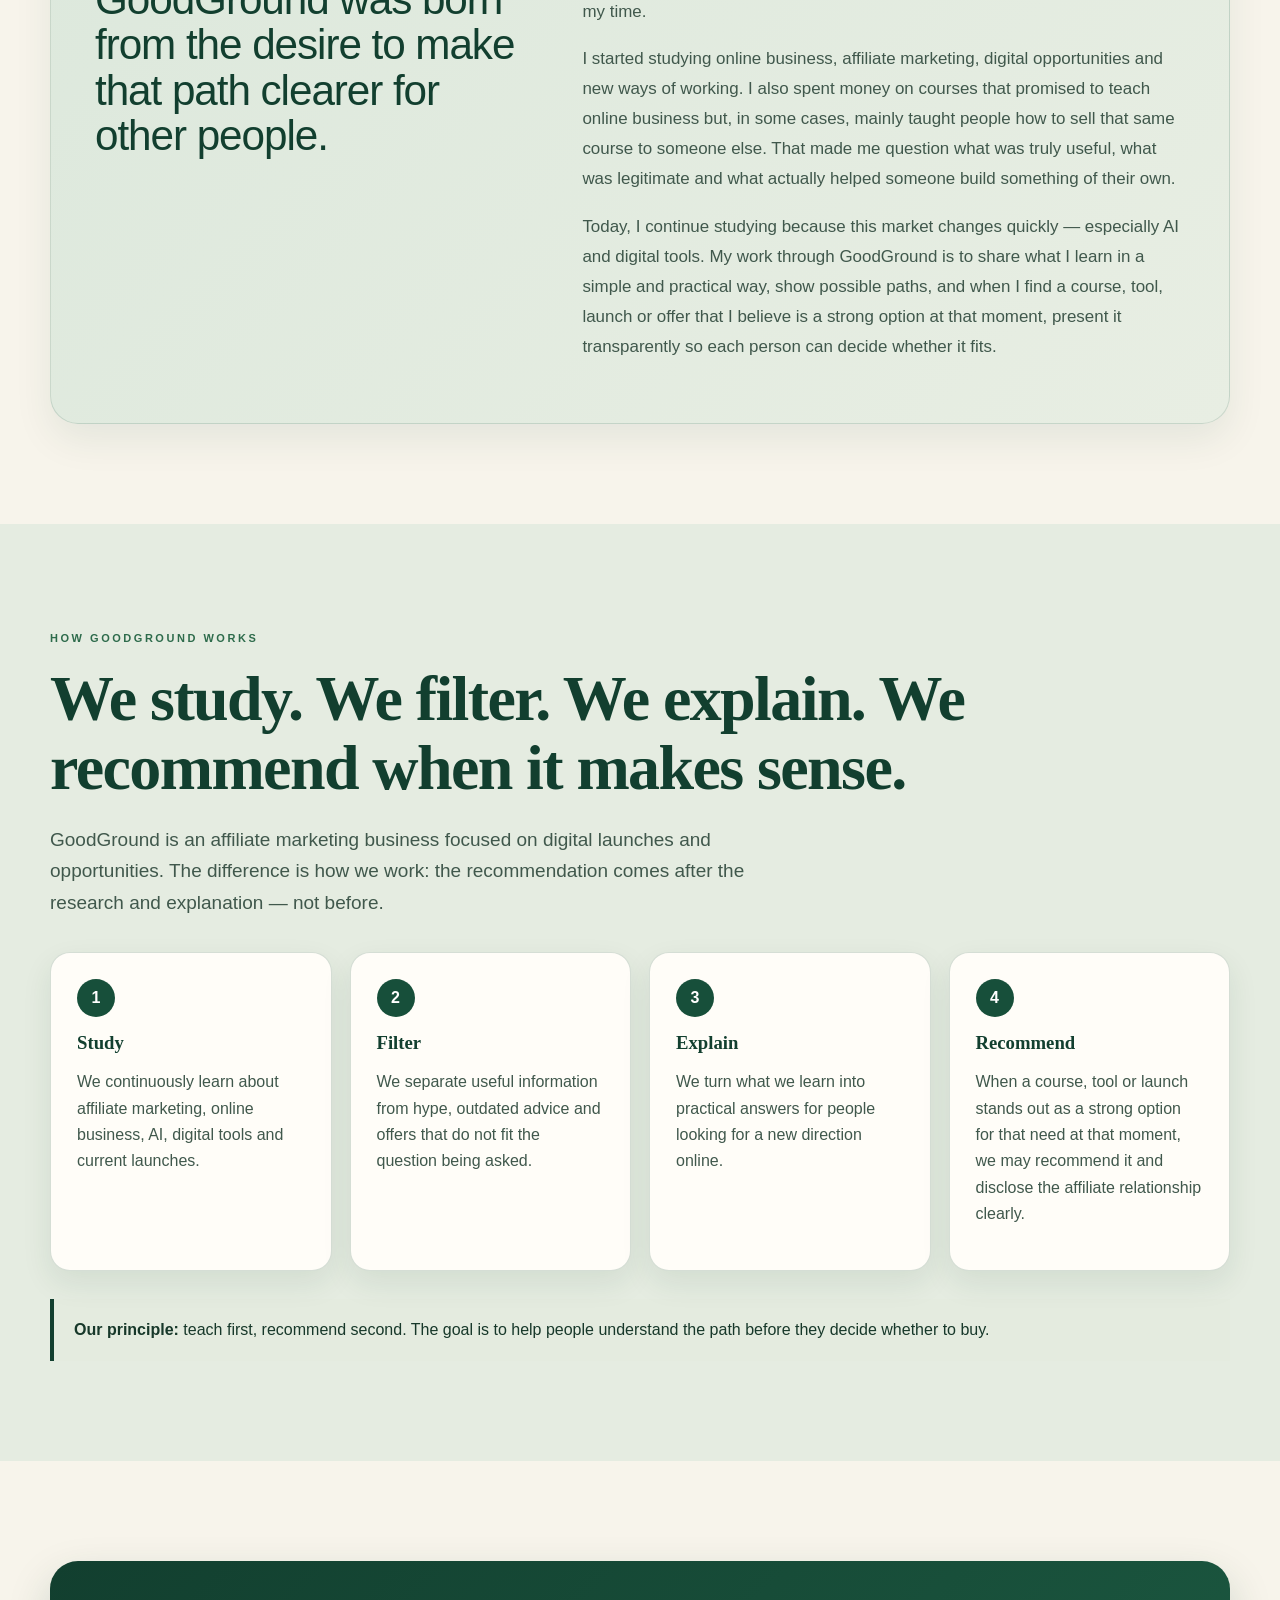
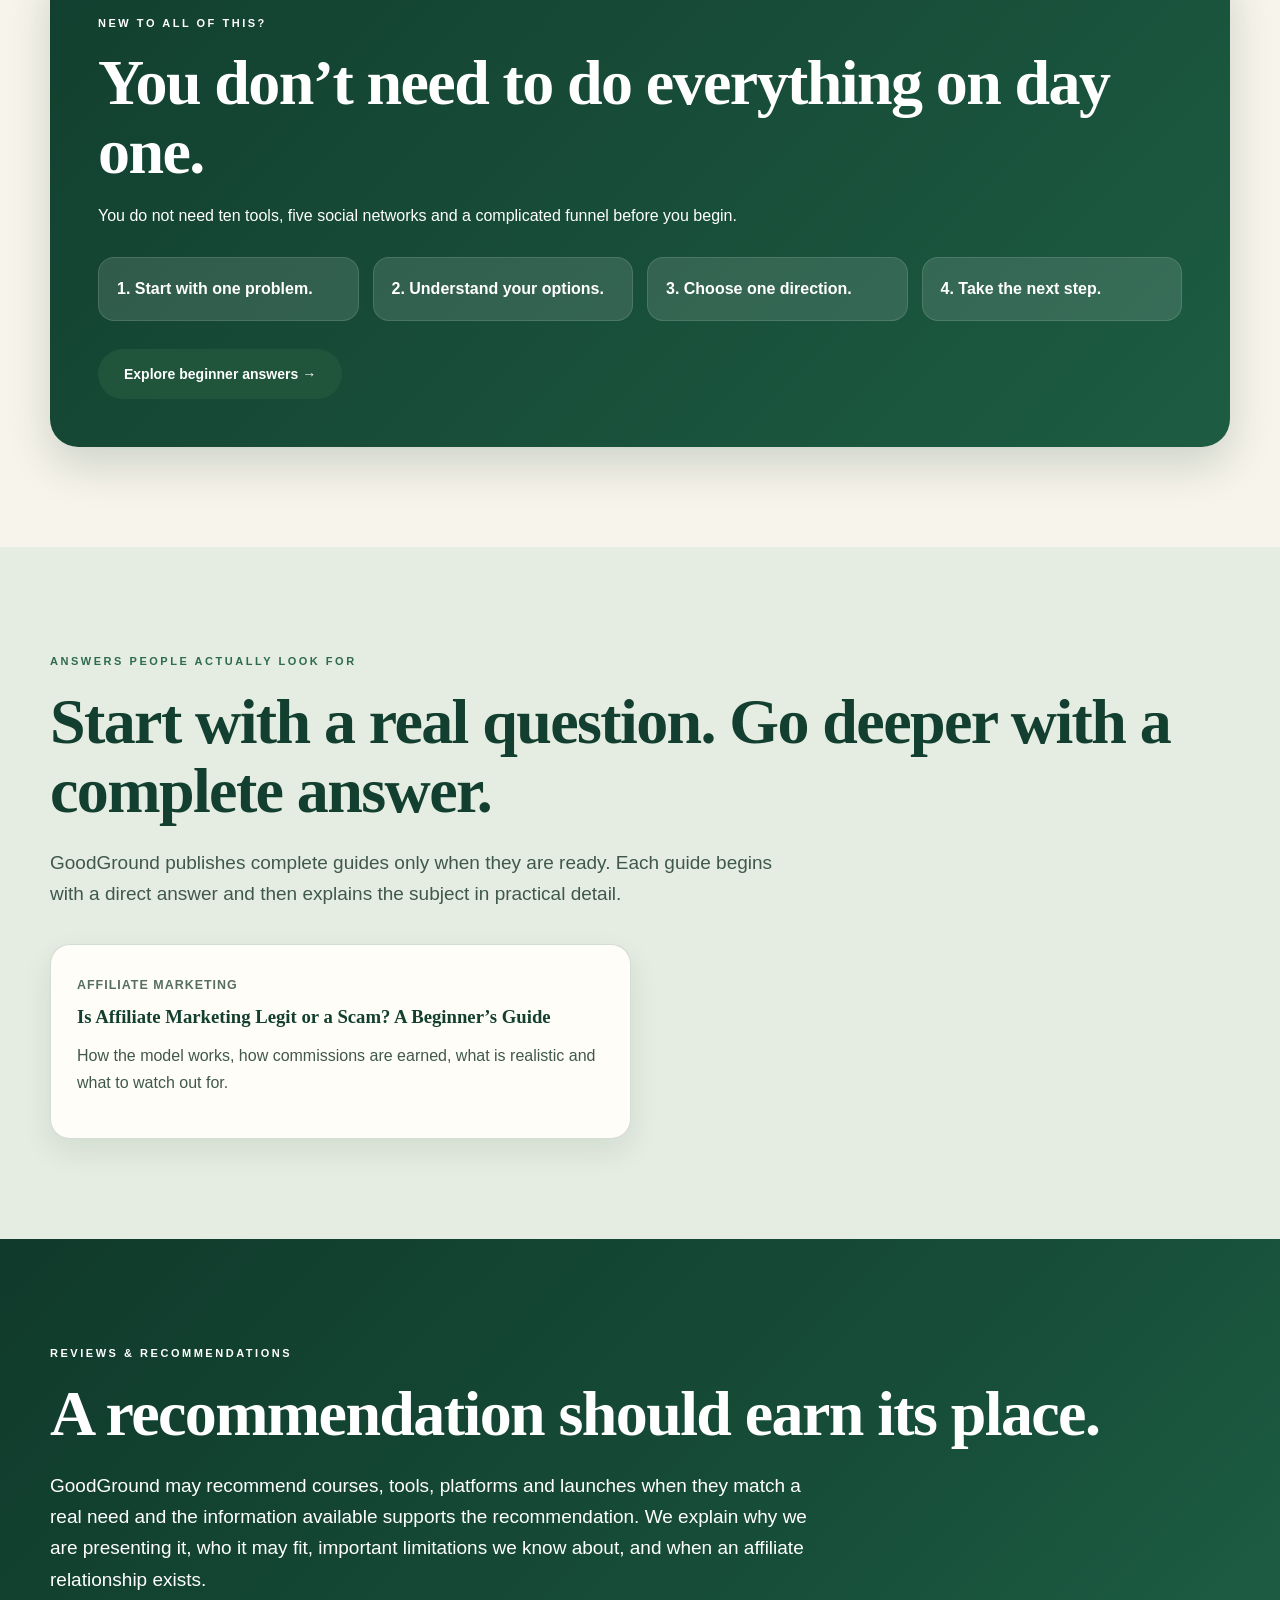
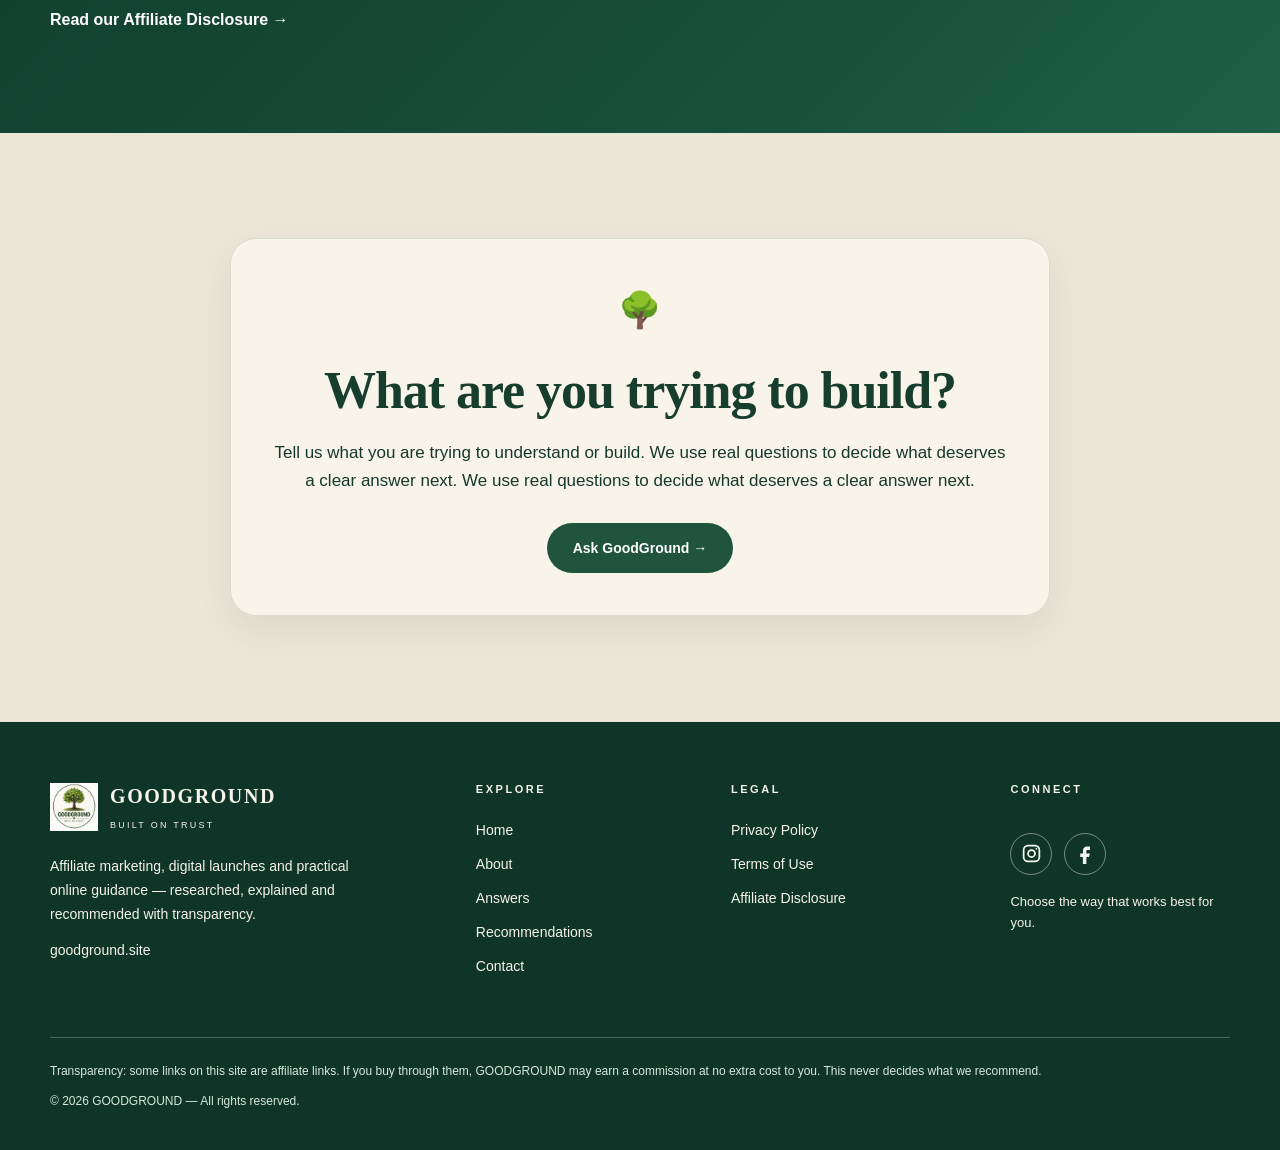
==== commit 302f190b: "Improve footer transparency and copyright text contrast" ====
--- a/index.html
+++ b/index.html
@@ -1255,7 +1255,12 @@
     }
 
     .footer-bottom {
-      border-top: 1px solid rgba(255,255,255,.14);
+      border-top: 1px solid rgba(255,255,255,.24);
+      color: #d7e7dc;
+    }
+    .footer-bottom p,
+    .footer-bottom span {
+      color: #d7e7dc;
     }
 
     @media (max-width: 860px) {
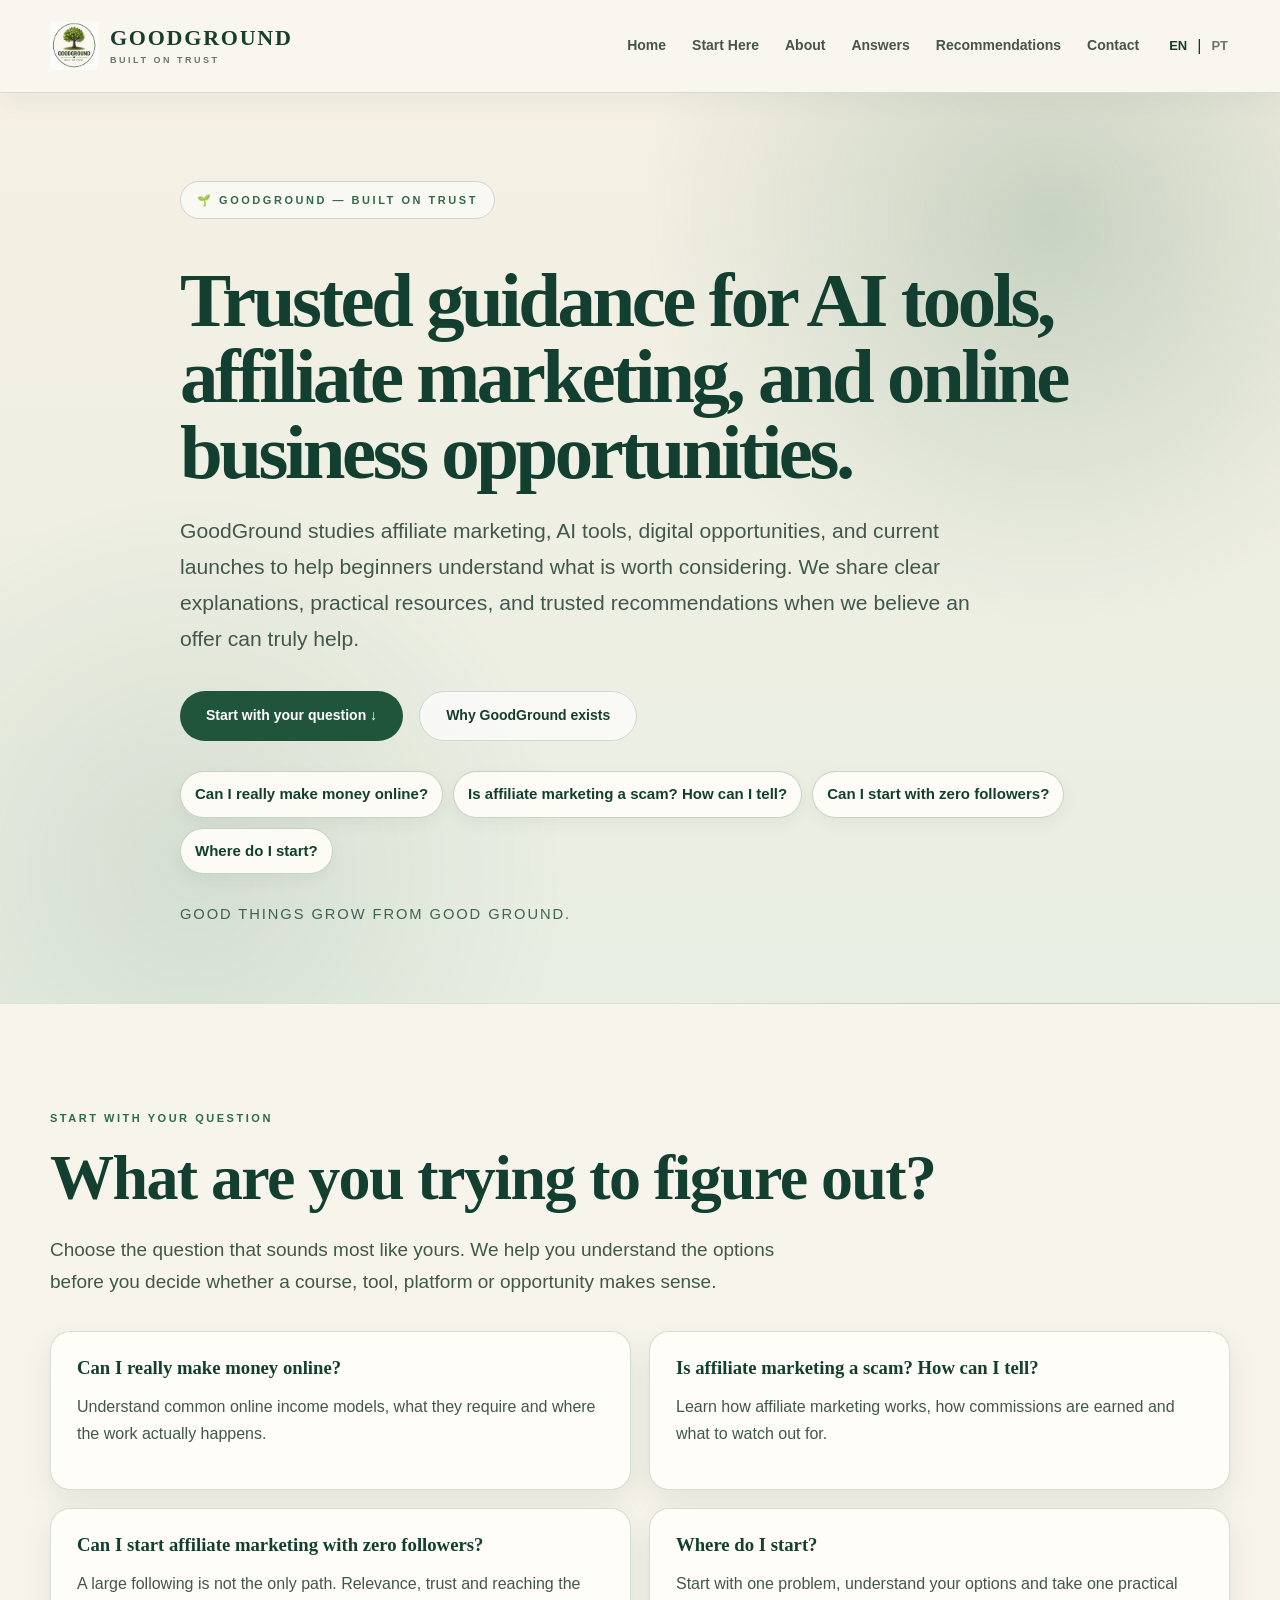
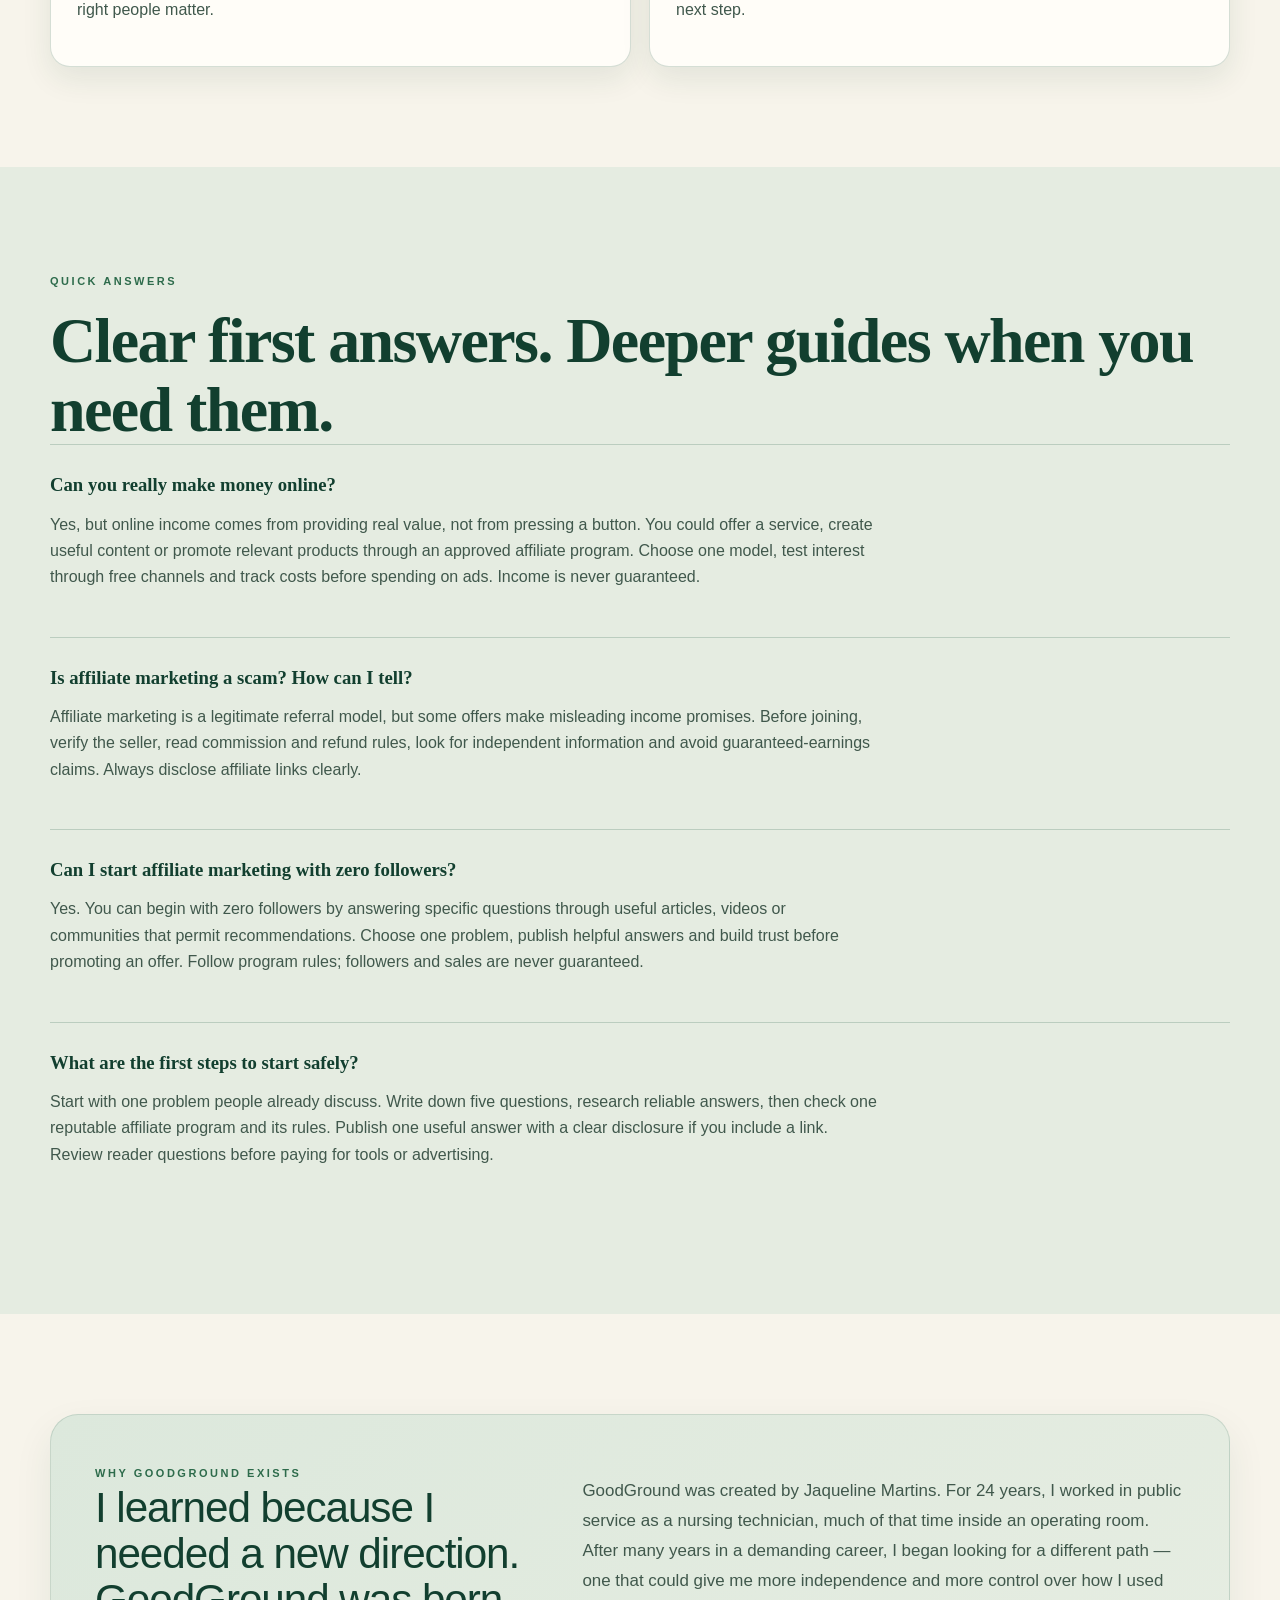
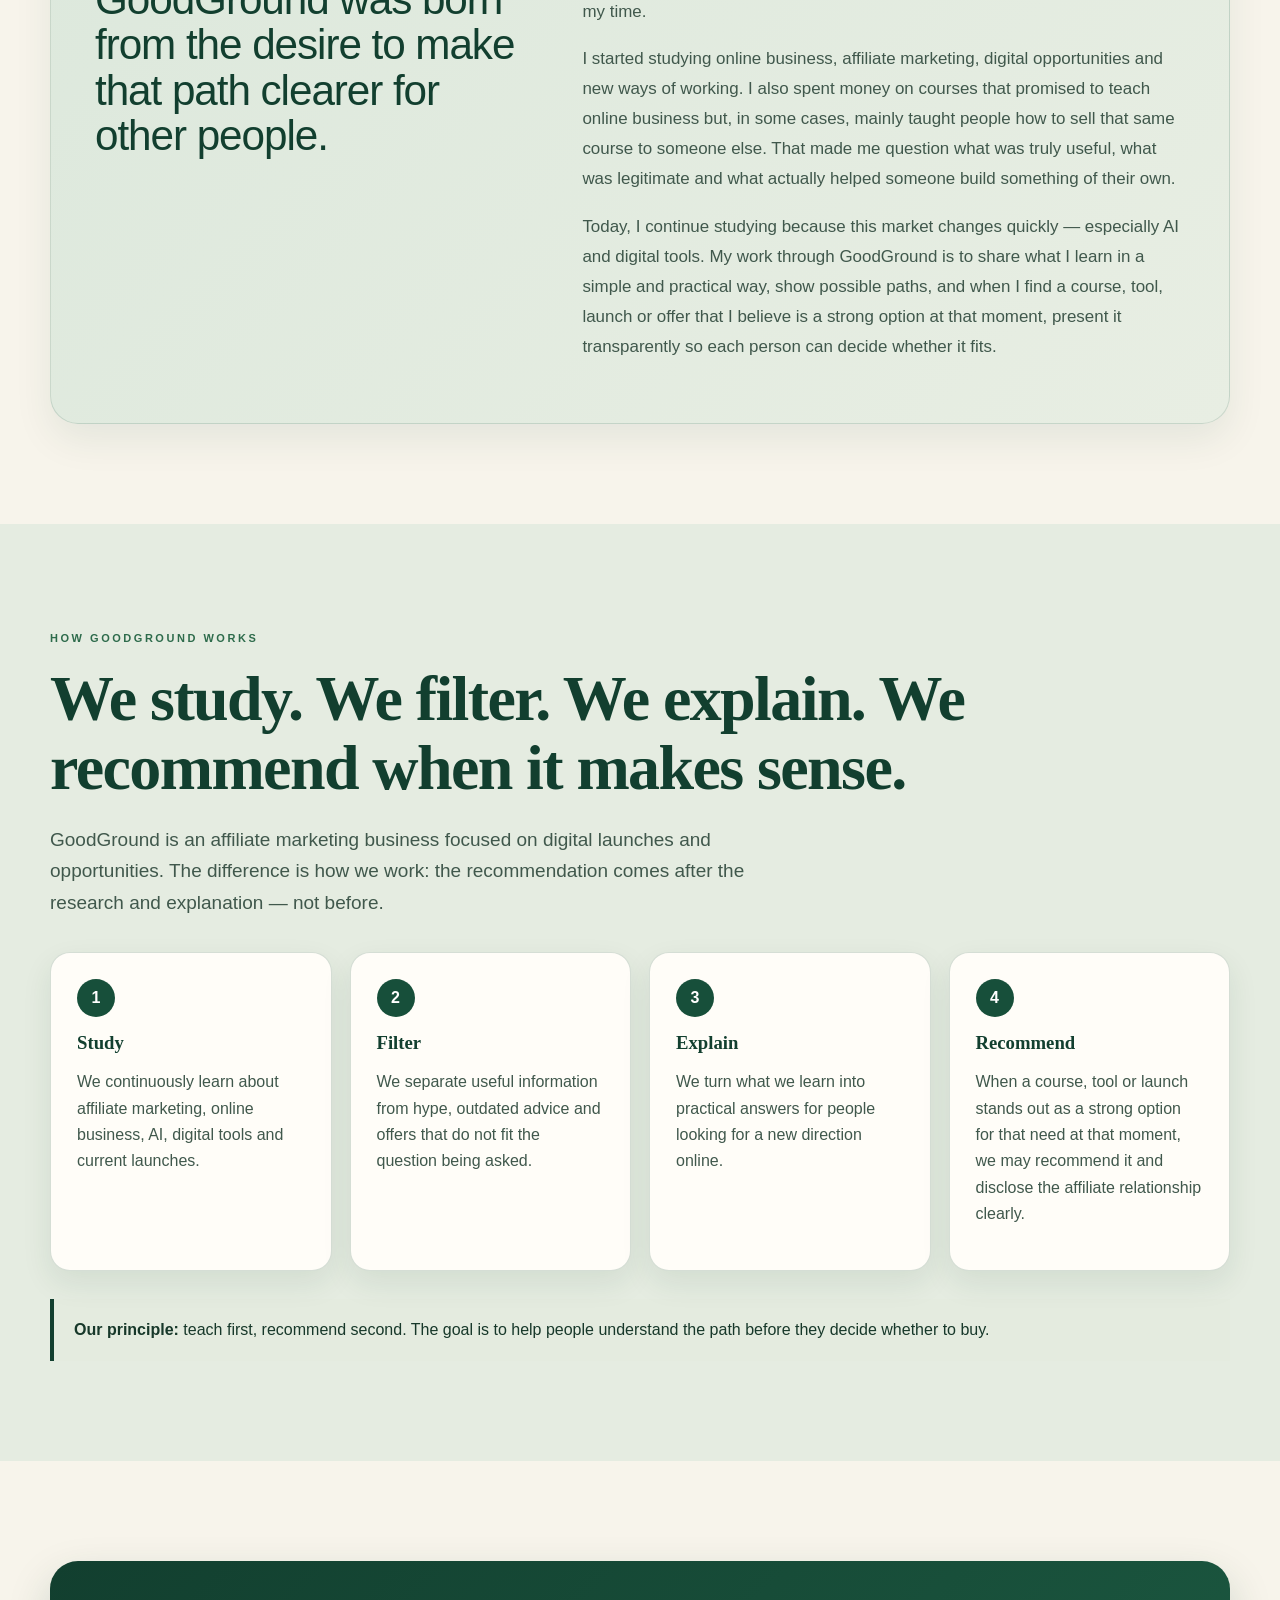
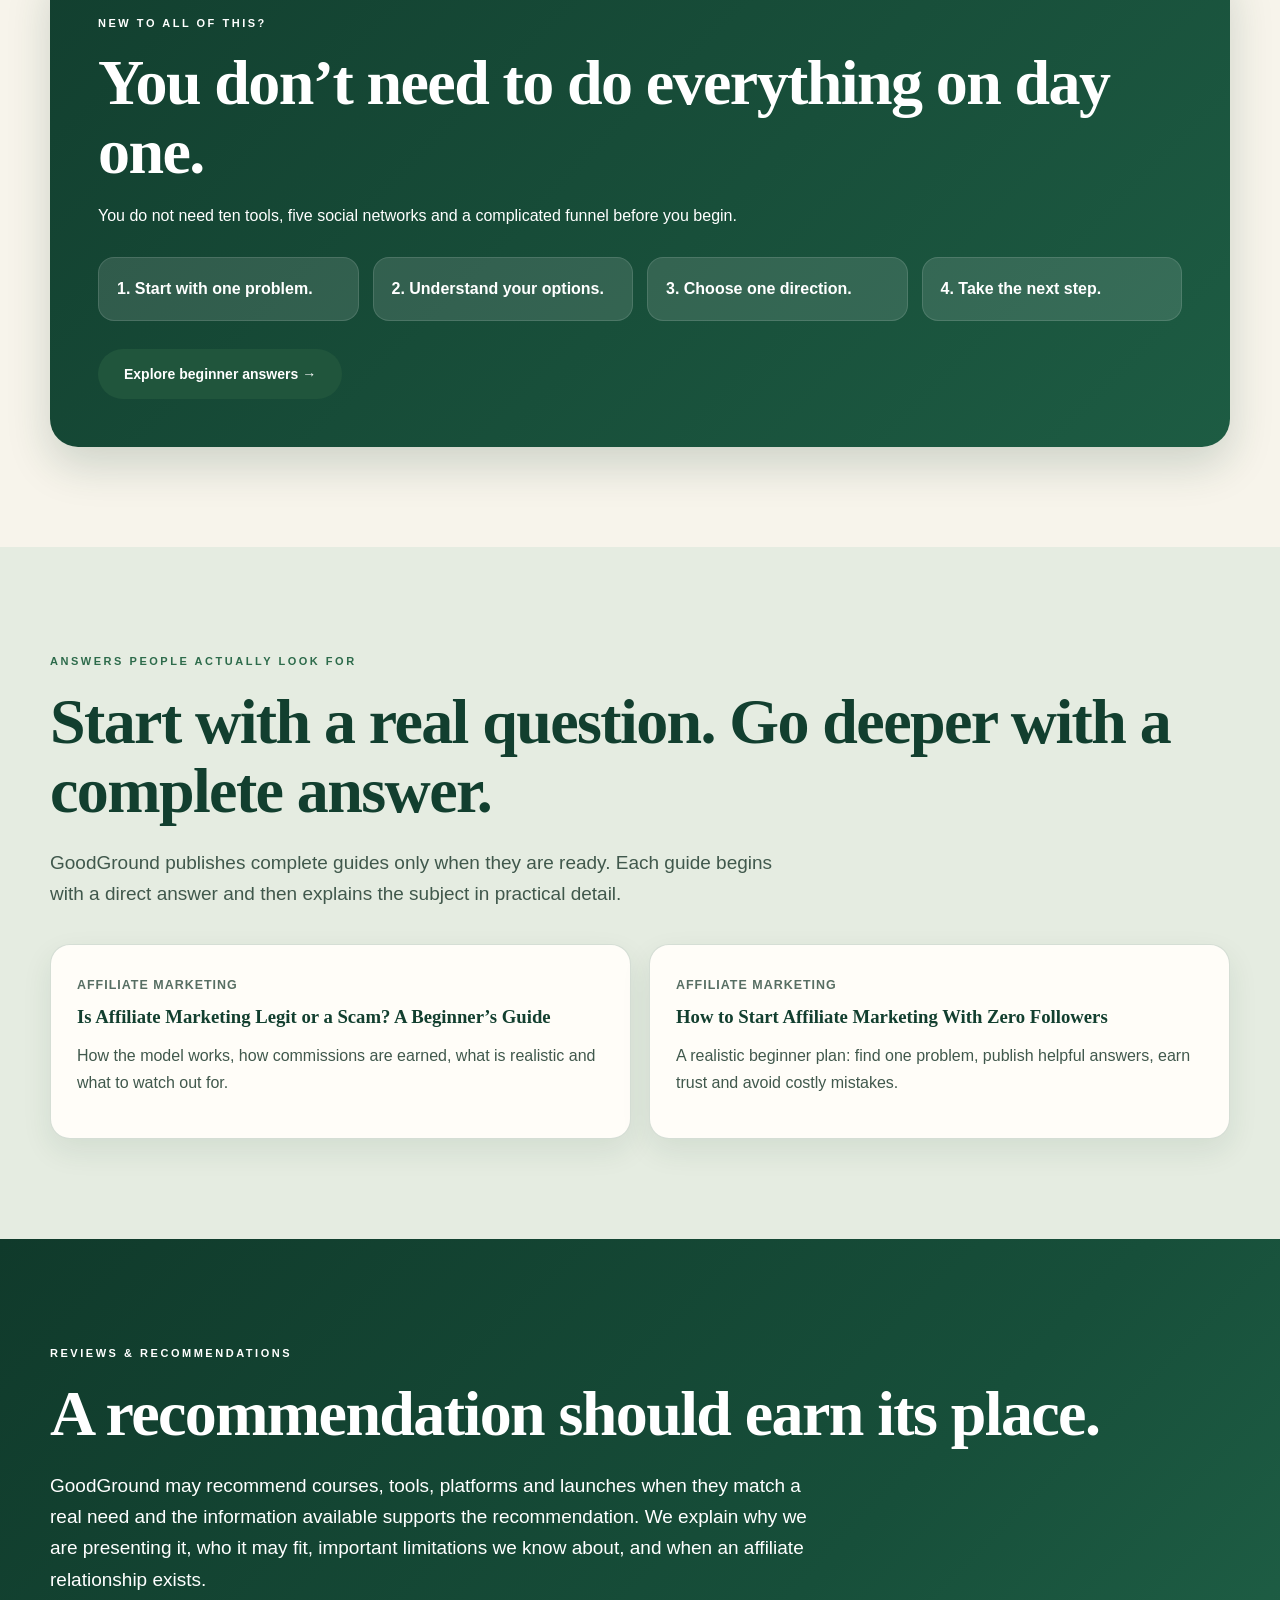
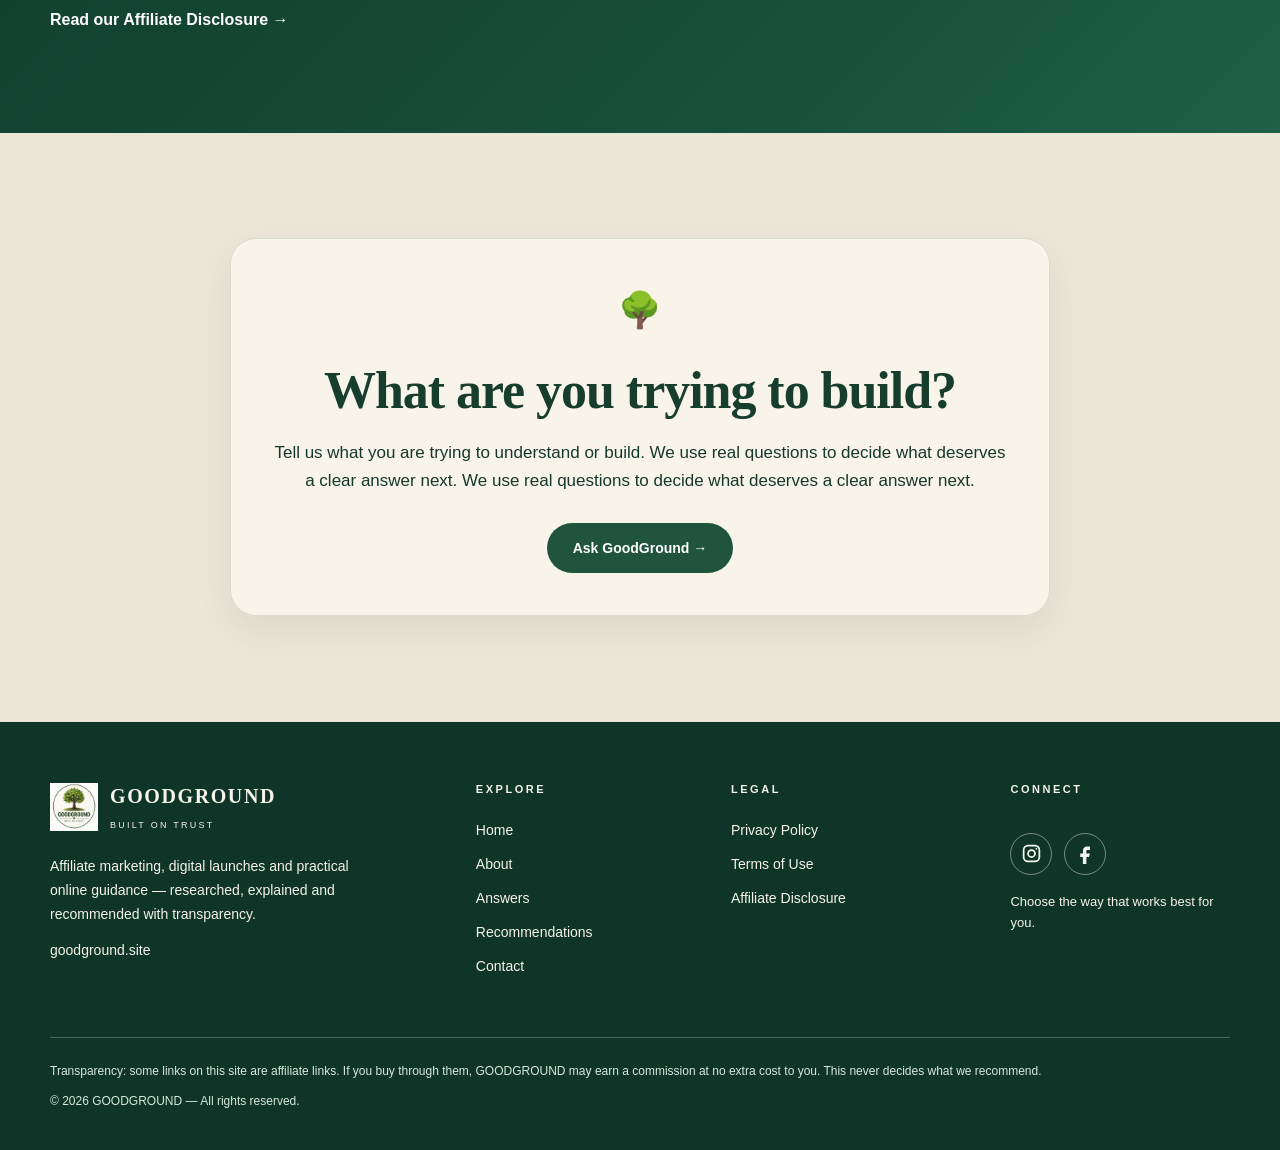
==== commit 0d858f75: "Feature new zero-followers beginner guide on homepage" ====
--- a/index.html
+++ b/index.html
@@ -2124,6 +2124,12 @@
 
       </a>
 
+
+<a class="article-card" href="/how-to-start-affiliate-marketing-with-zero-followers">
+  <span class="tag" data-en="AFFILIATE MARKETING" data-pt="MARKETING DE AFILIADOS">AFFILIATE MARKETING</span>
+  <h3 data-en="How to Start Affiliate Marketing With Zero Followers" data-pt="Como Começar no Marketing de Afiliados Sem Seguidores">How to Start Affiliate Marketing With Zero Followers</h3>
+  <p data-en="A realistic beginner plan: find one problem, publish helpful answers, earn trust and avoid costly mistakes." data-pt="Um plano realista para iniciantes: encontre um problema, publique respostas úteis, construa confiança e evite erros caros.">A realistic beginner plan: find one problem, publish helpful answers, earn trust and avoid costly mistakes.</p>
+</a>
     </div>
 
   </div>
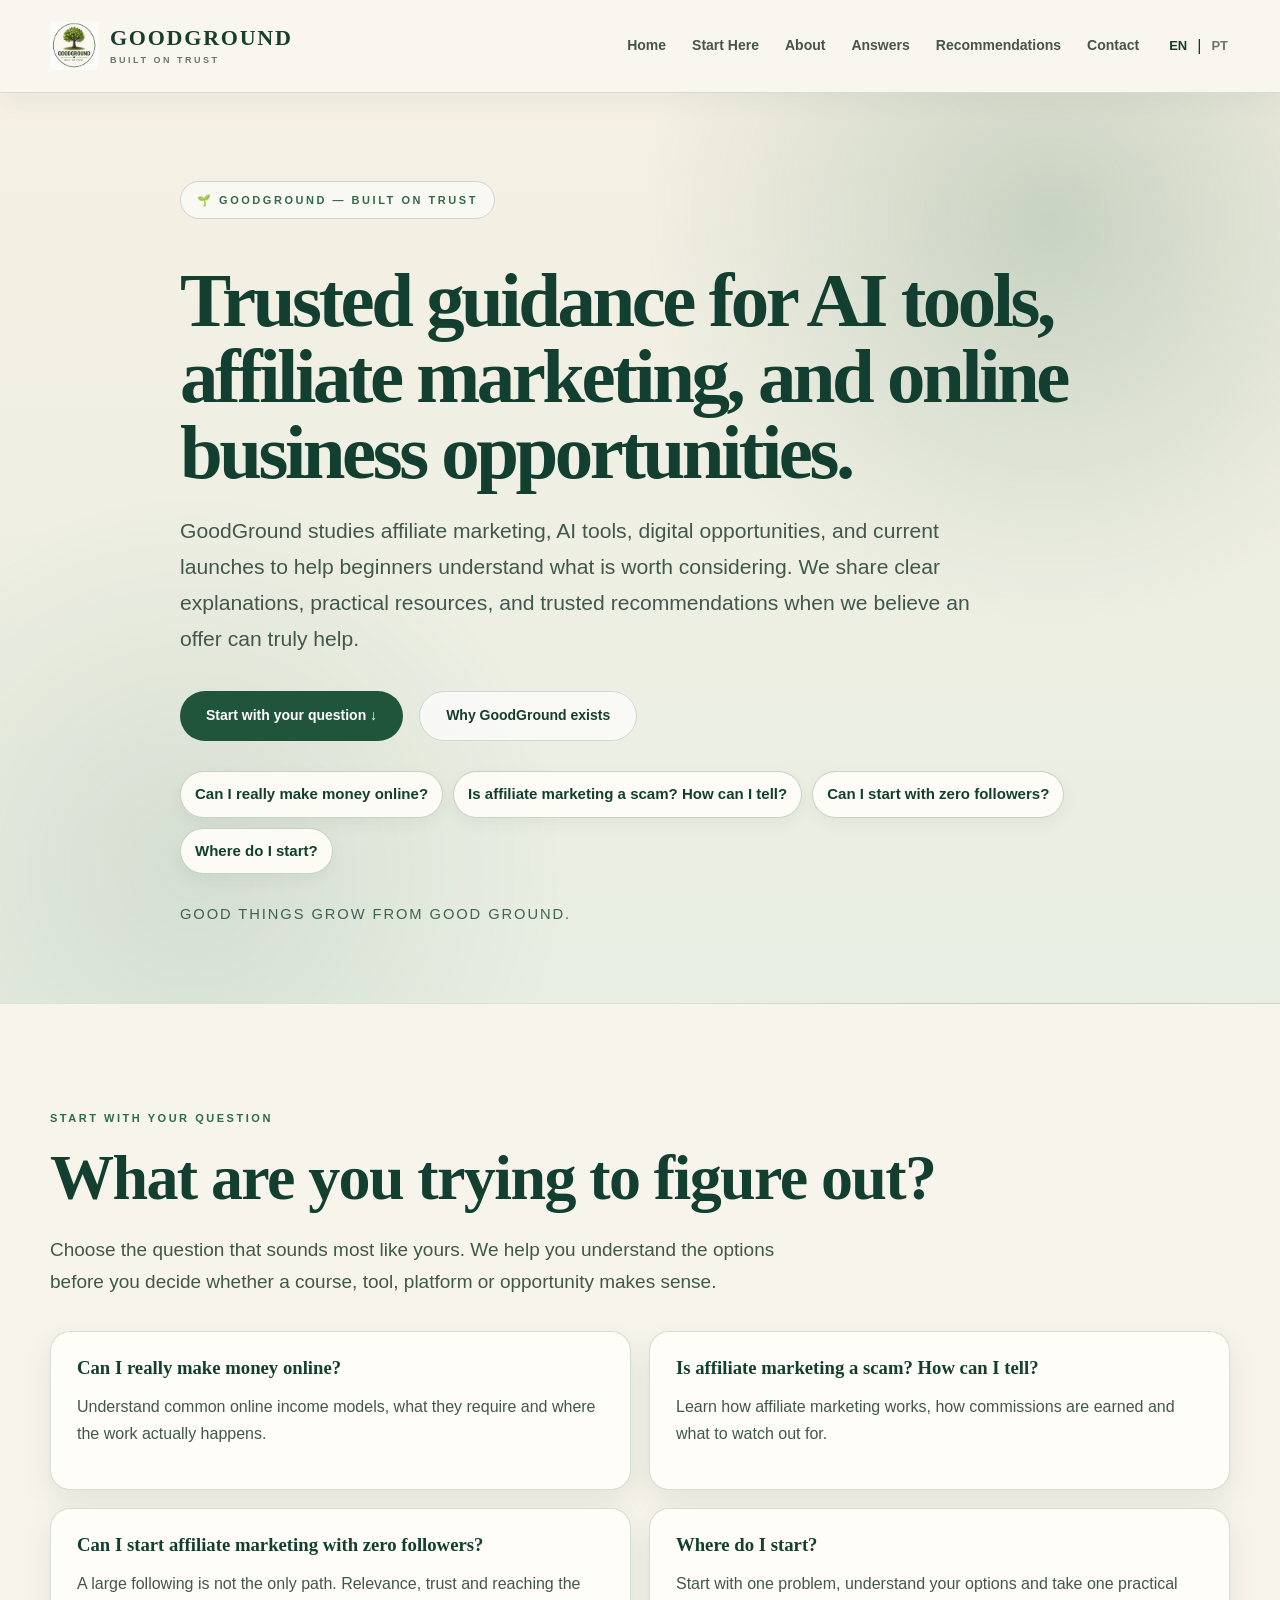
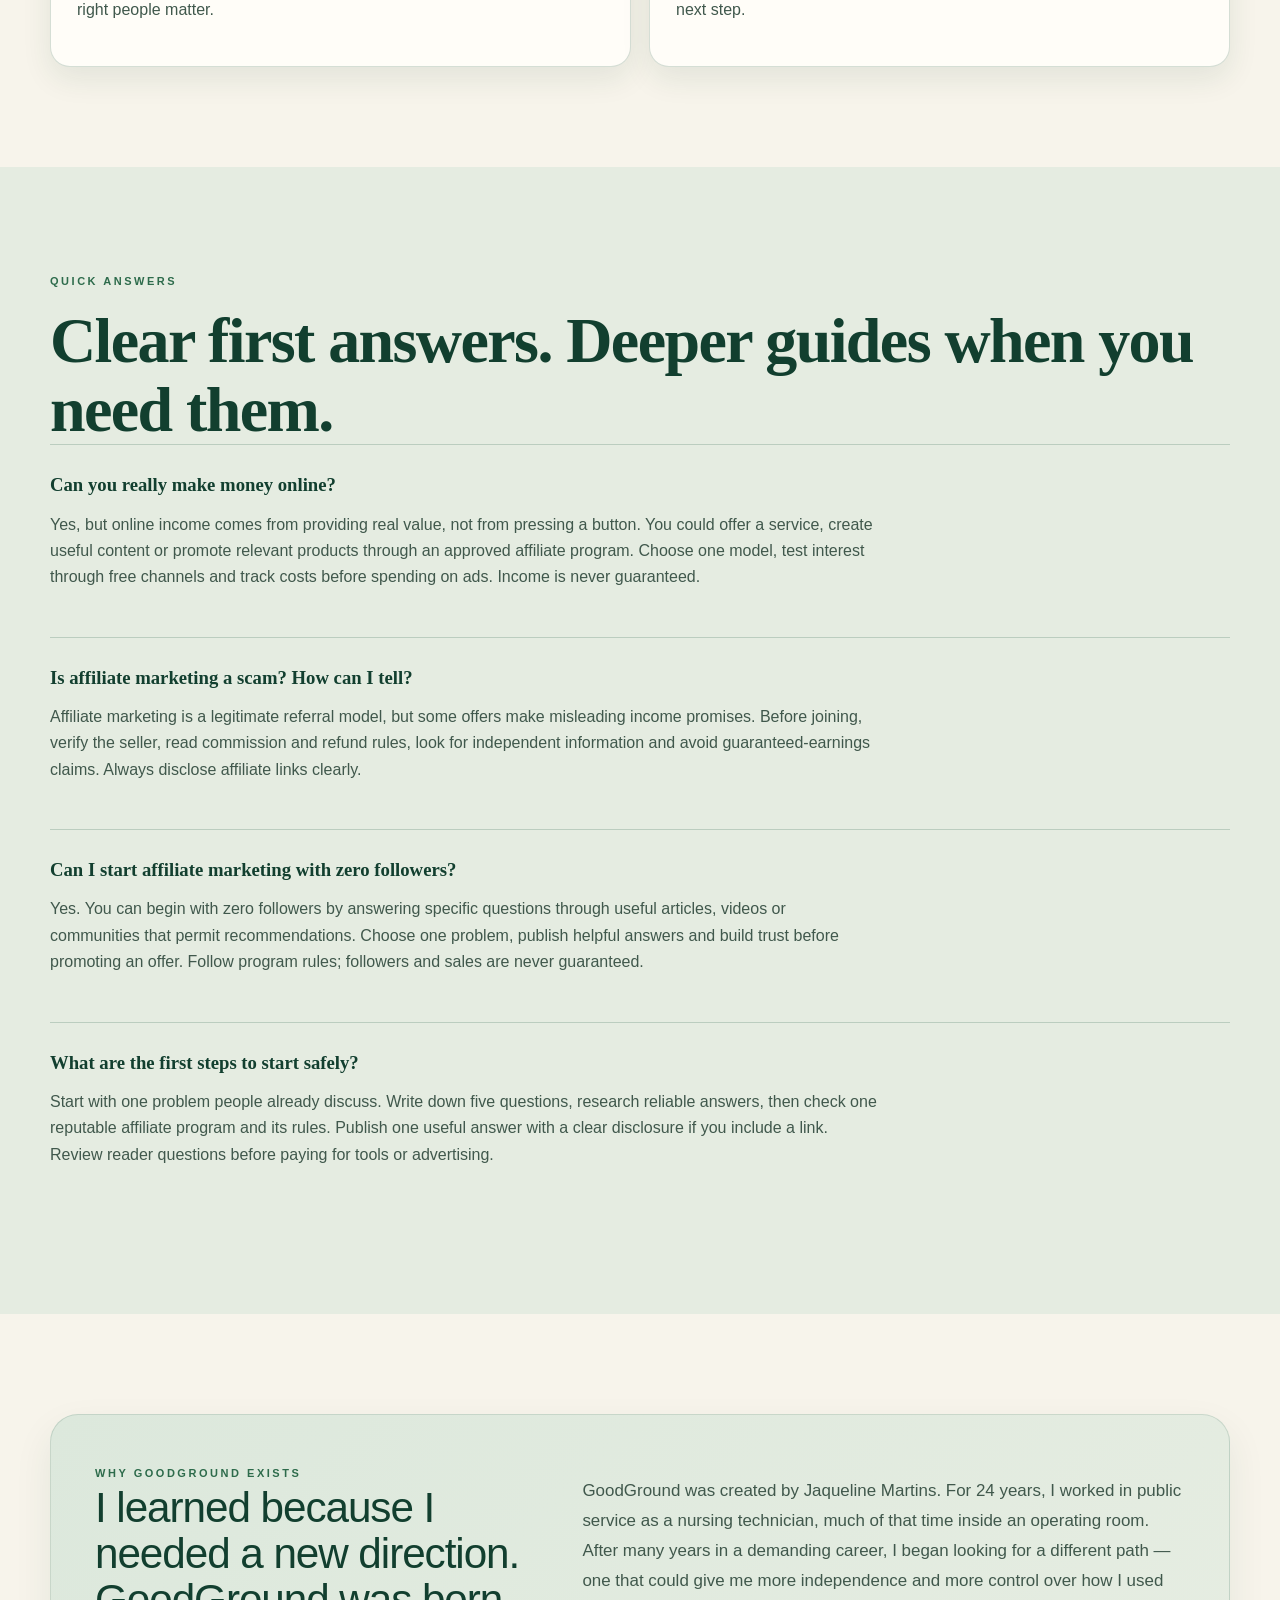
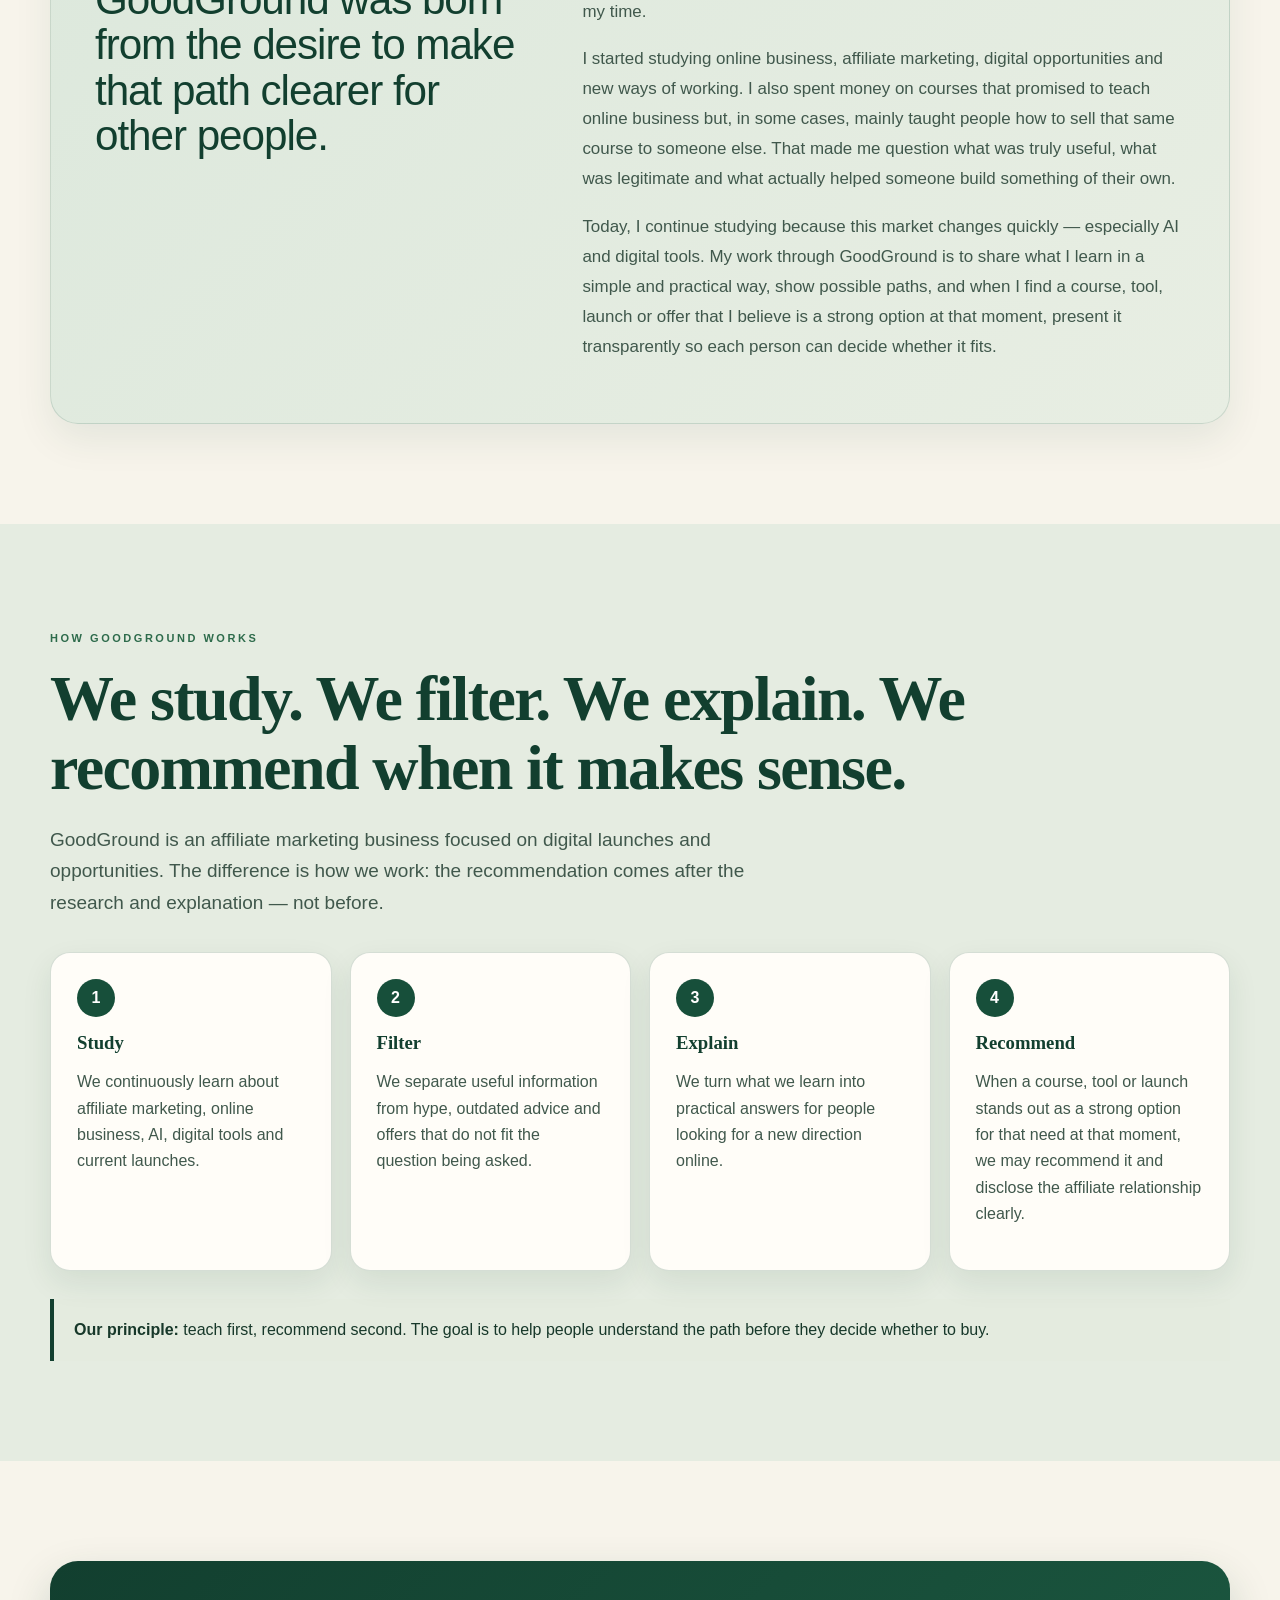
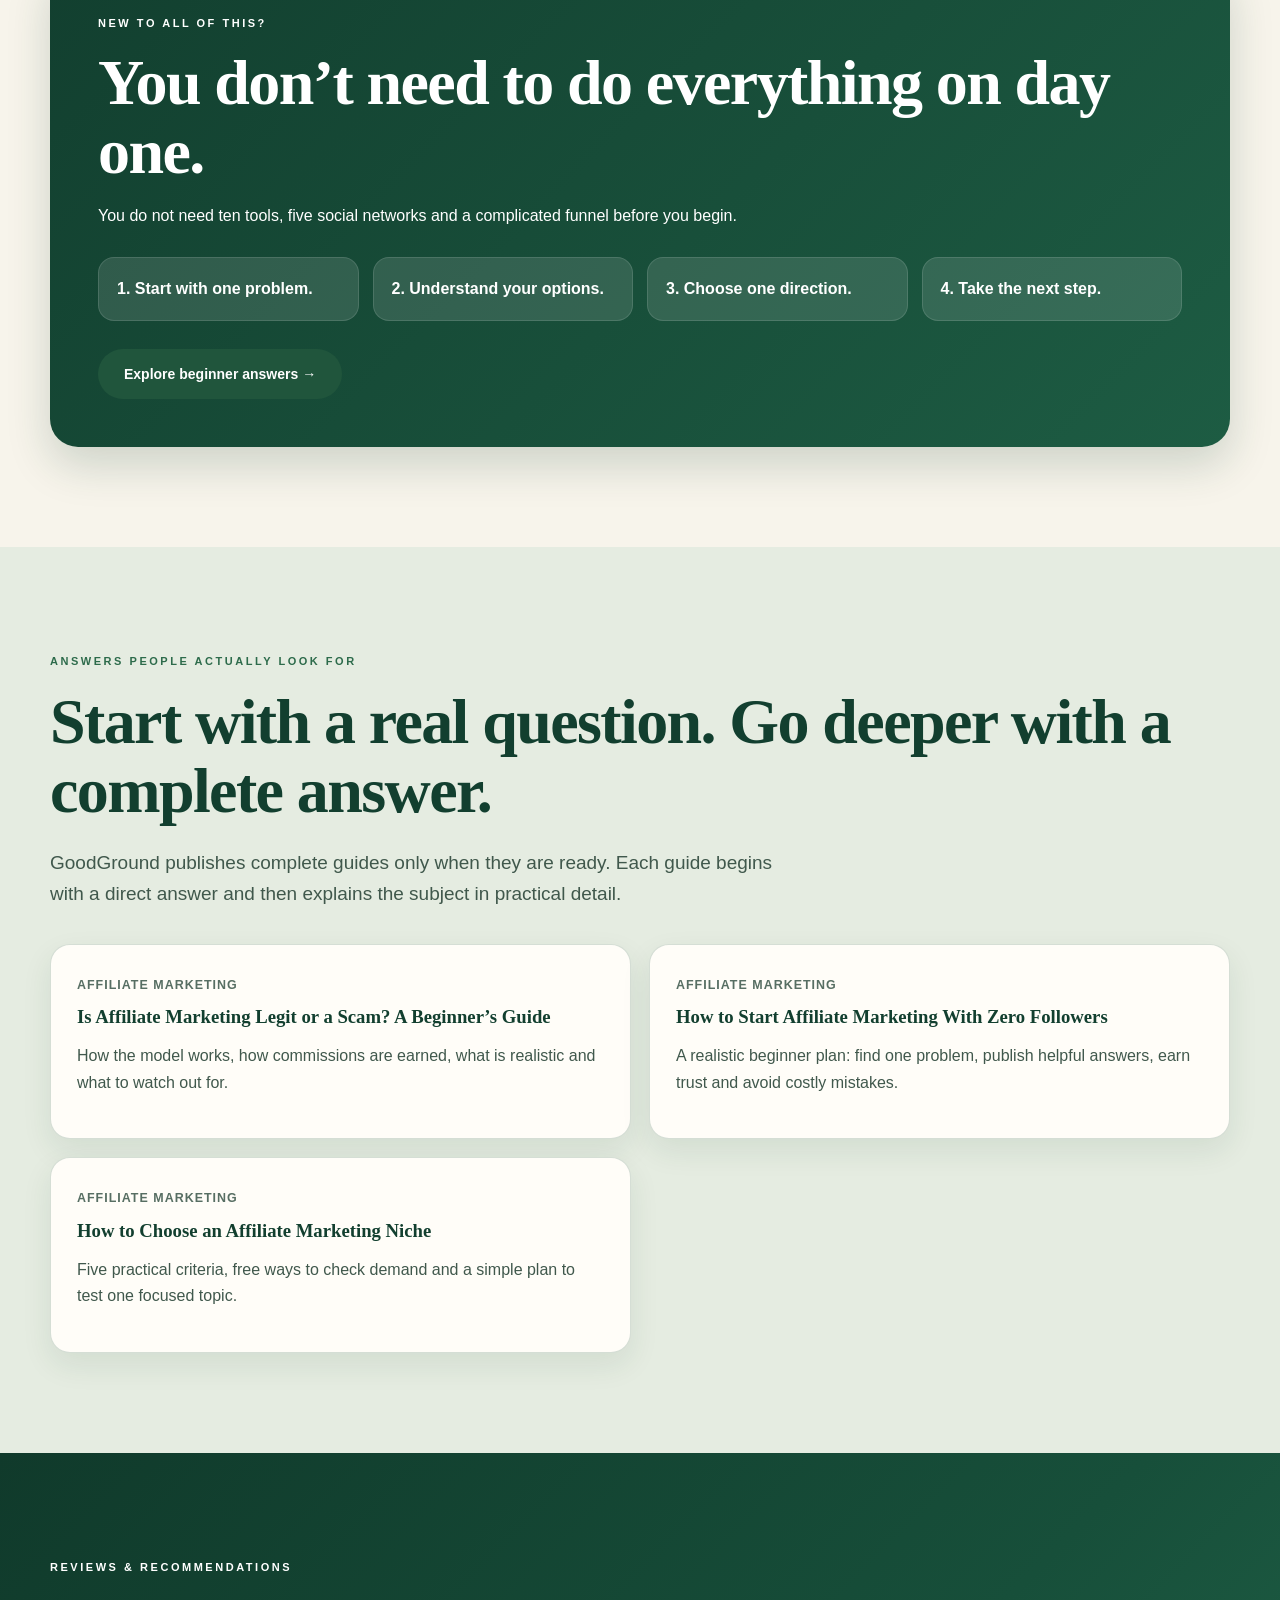
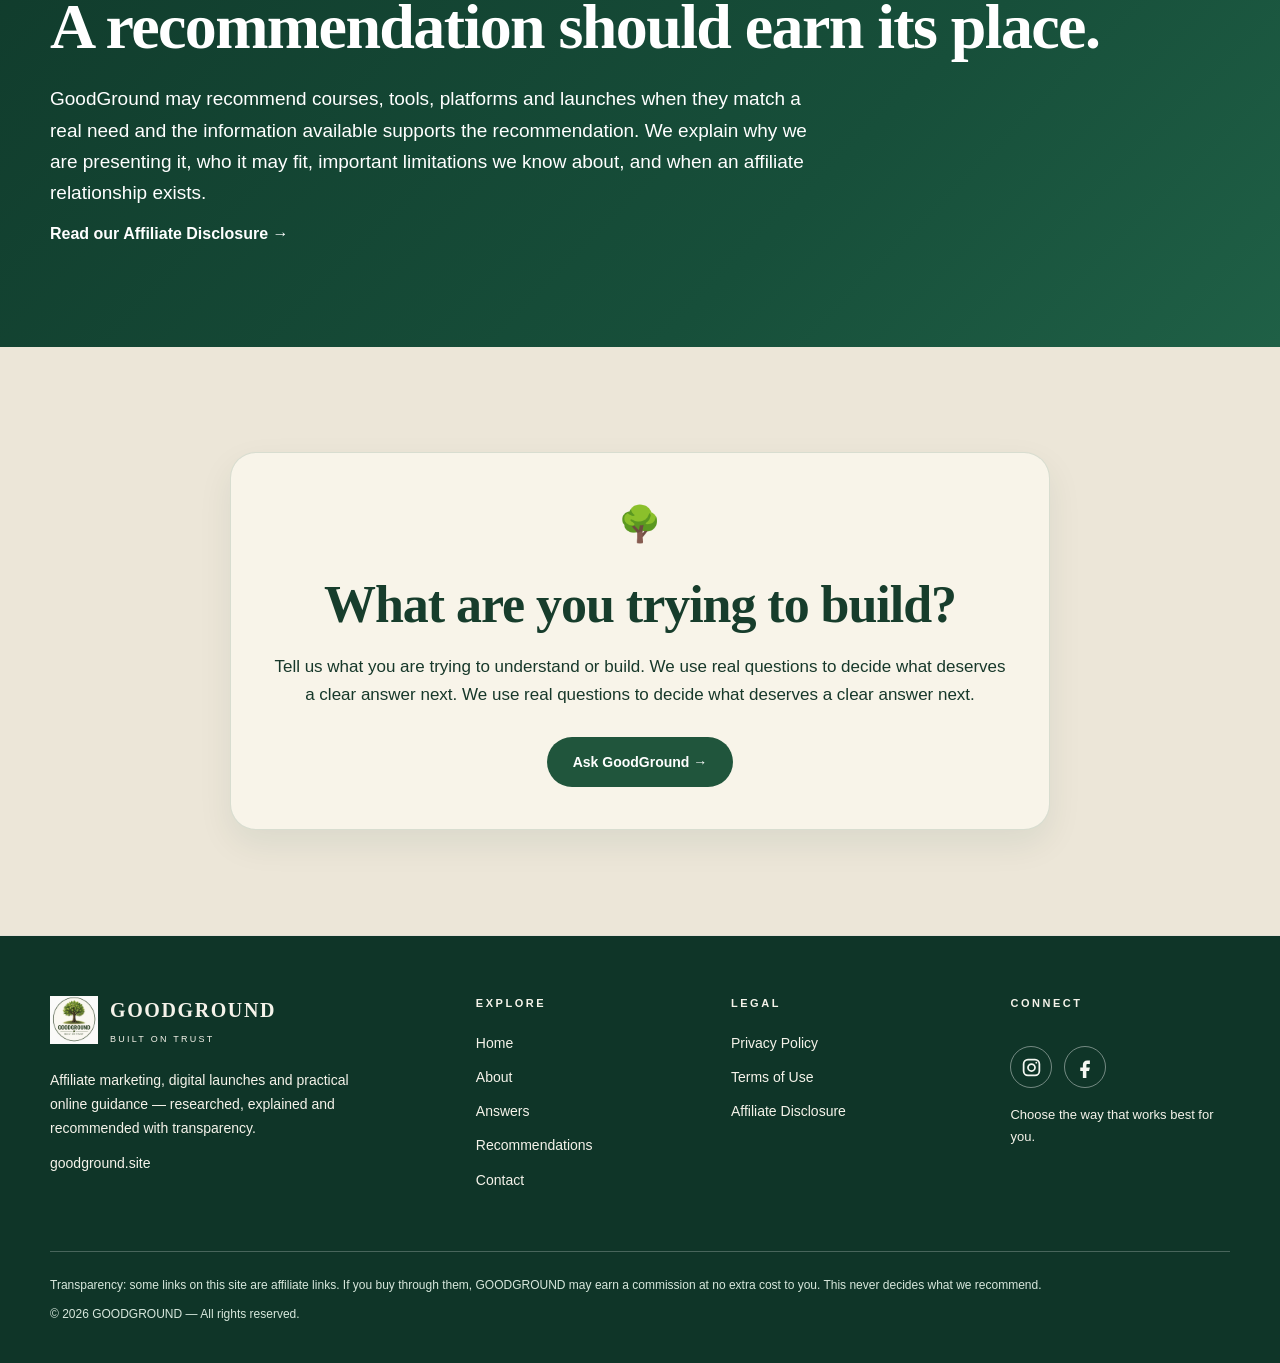
==== commit f8f79391: "Feature third bilingual niche guide in article section" ====
--- a/index.html
+++ b/index.html
@@ -2130,7 +2130,13 @@
   <h3 data-en="How to Start Affiliate Marketing With Zero Followers" data-pt="Como Começar no Marketing de Afiliados Sem Seguidores">How to Start Affiliate Marketing With Zero Followers</h3>
   <p data-en="A realistic beginner plan: find one problem, publish helpful answers, earn trust and avoid costly mistakes." data-pt="Um plano realista para iniciantes: encontre um problema, publique respostas úteis, construa confiança e evite erros caros.">A realistic beginner plan: find one problem, publish helpful answers, earn trust and avoid costly mistakes.</p>
 </a>
-    </div>
+    
+<a class="article-card" href="/how-to-choose-an-affiliate-marketing-niche">
+  <span class="tag" data-en="AFFILIATE MARKETING" data-pt="MARKETING DE AFILIADOS">AFFILIATE MARKETING</span>
+  <h3 data-en="How to Choose an Affiliate Marketing Niche" data-pt="Como Escolher um Nicho de Marketing de Afiliados">How to Choose an Affiliate Marketing Niche</h3>
+  <p data-en="Five practical criteria, free ways to check demand and a simple plan to test one focused topic." data-pt="Cinco critérios práticos, formas gratuitas de avaliar a procura e um plano simples para testar um tema específico.">Five practical criteria, free ways to check demand and a simple plan to test one focused topic.</p>
+</a>
+</div>
 
   </div>
 </section>
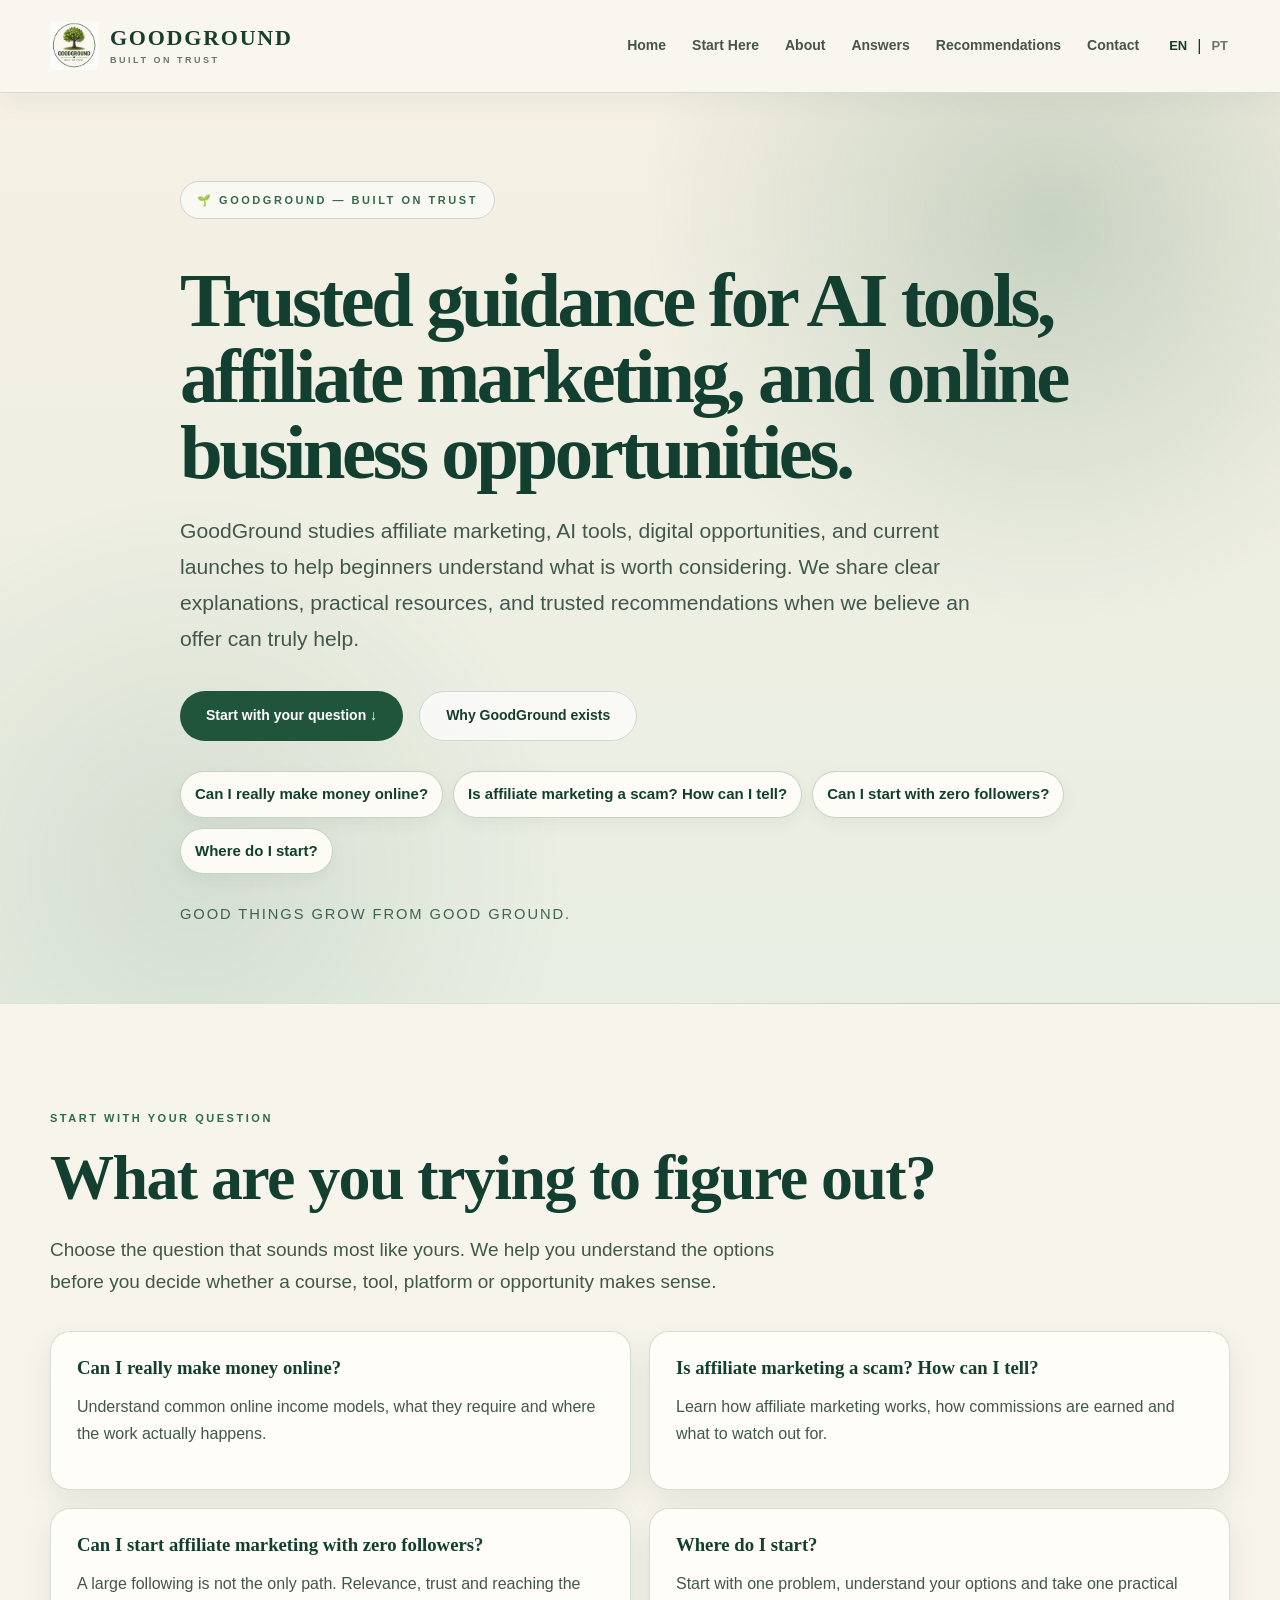
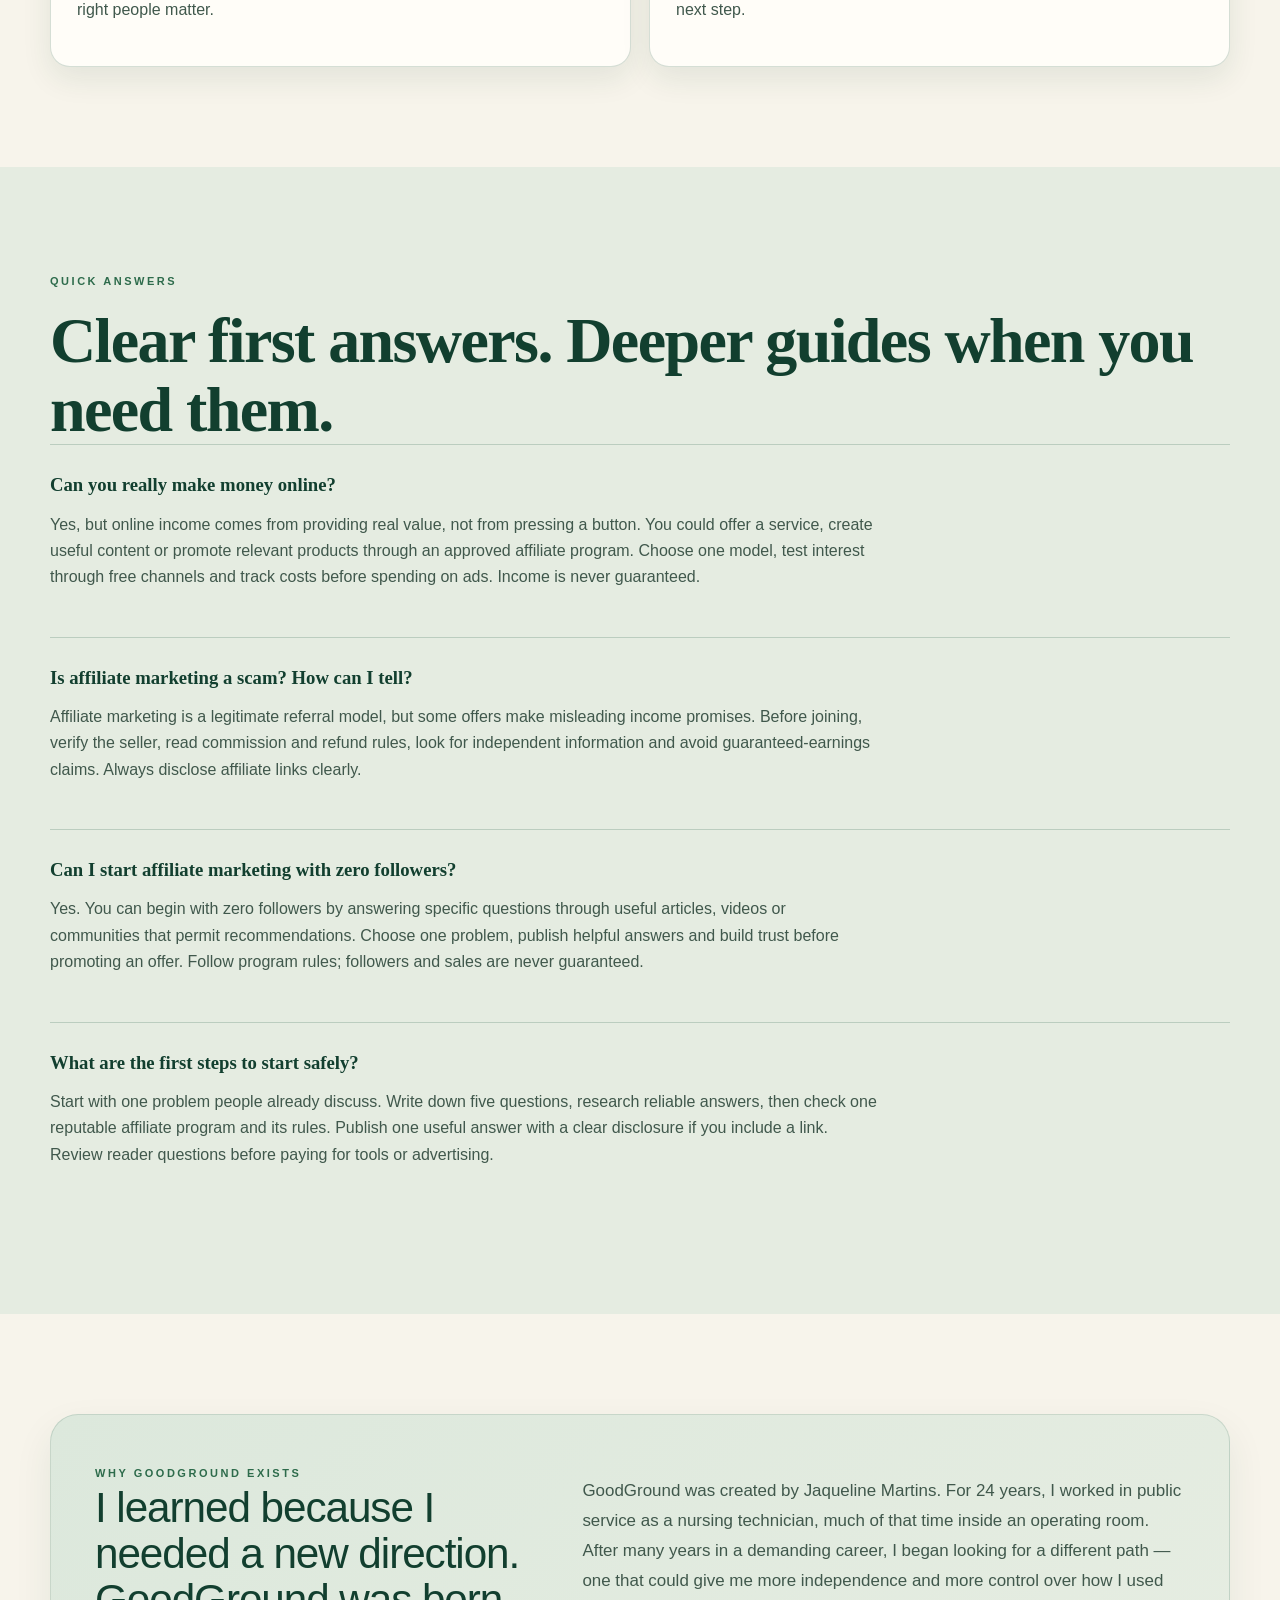
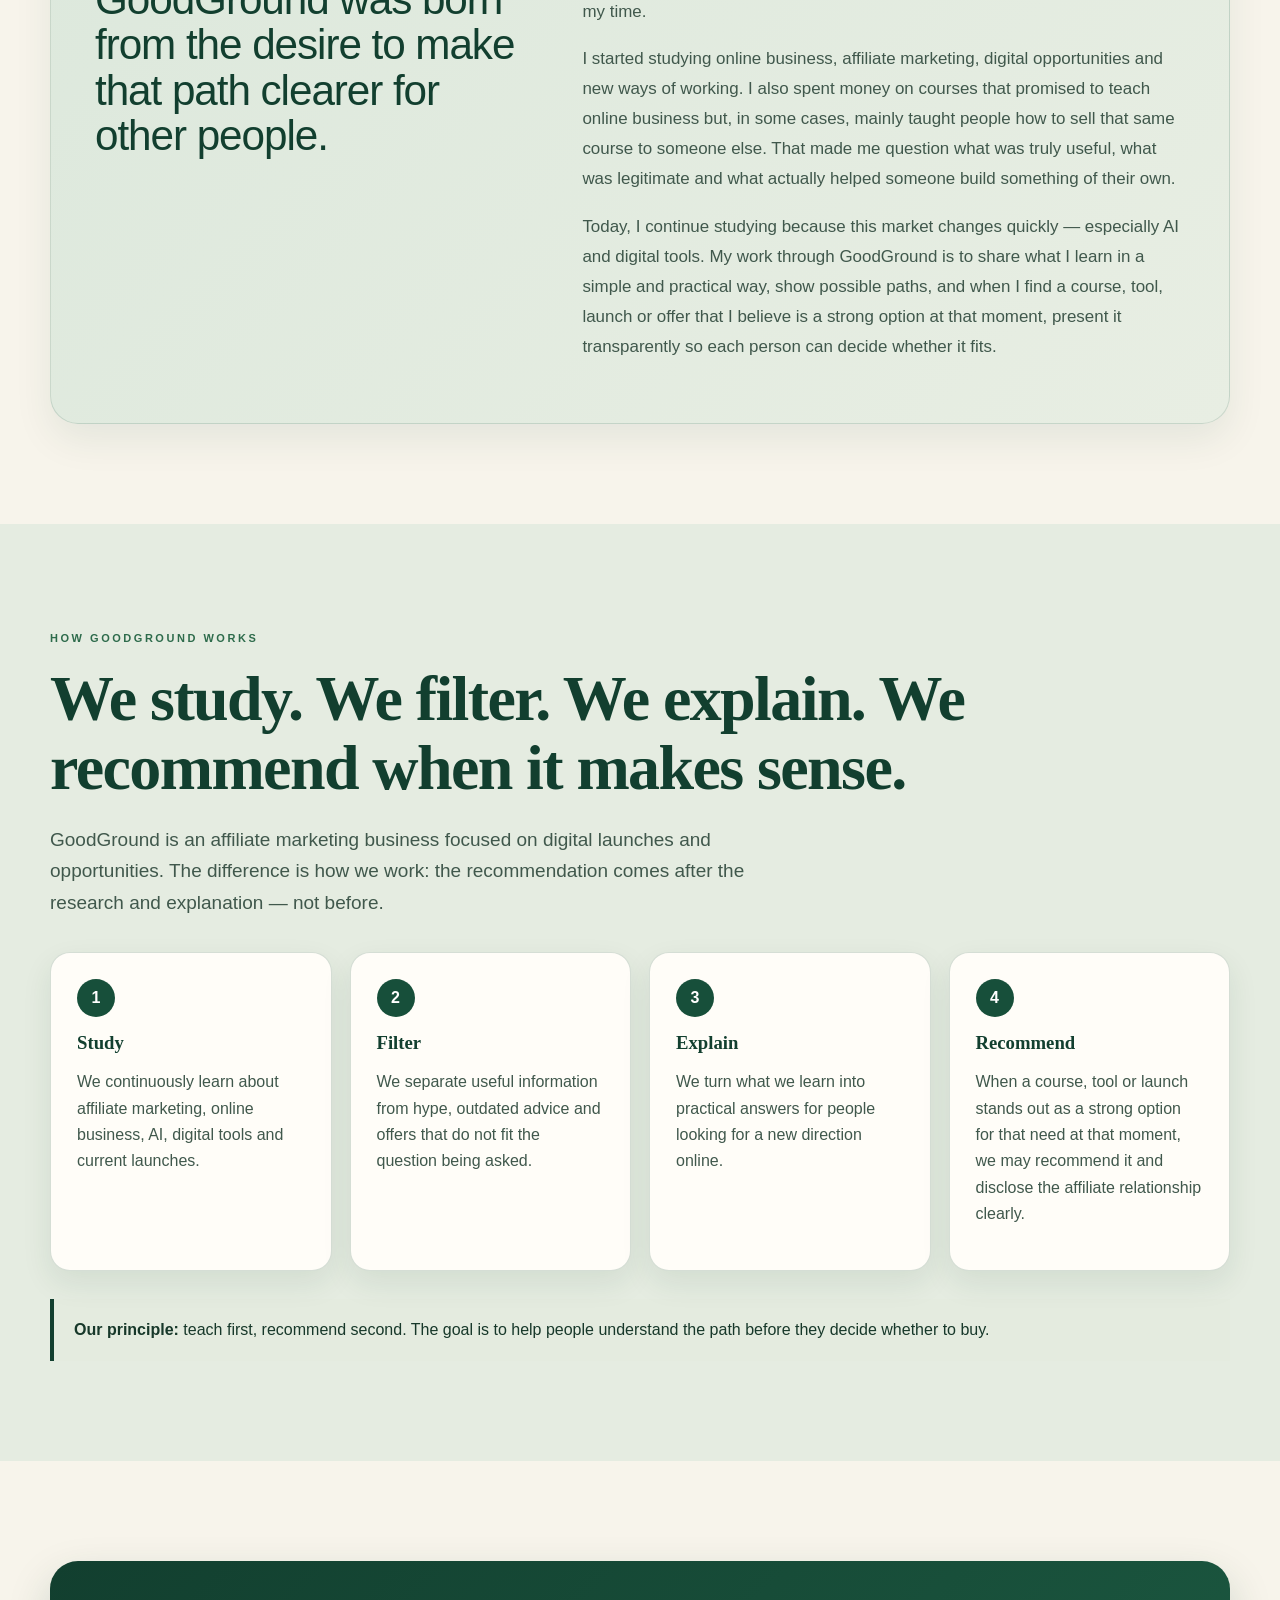
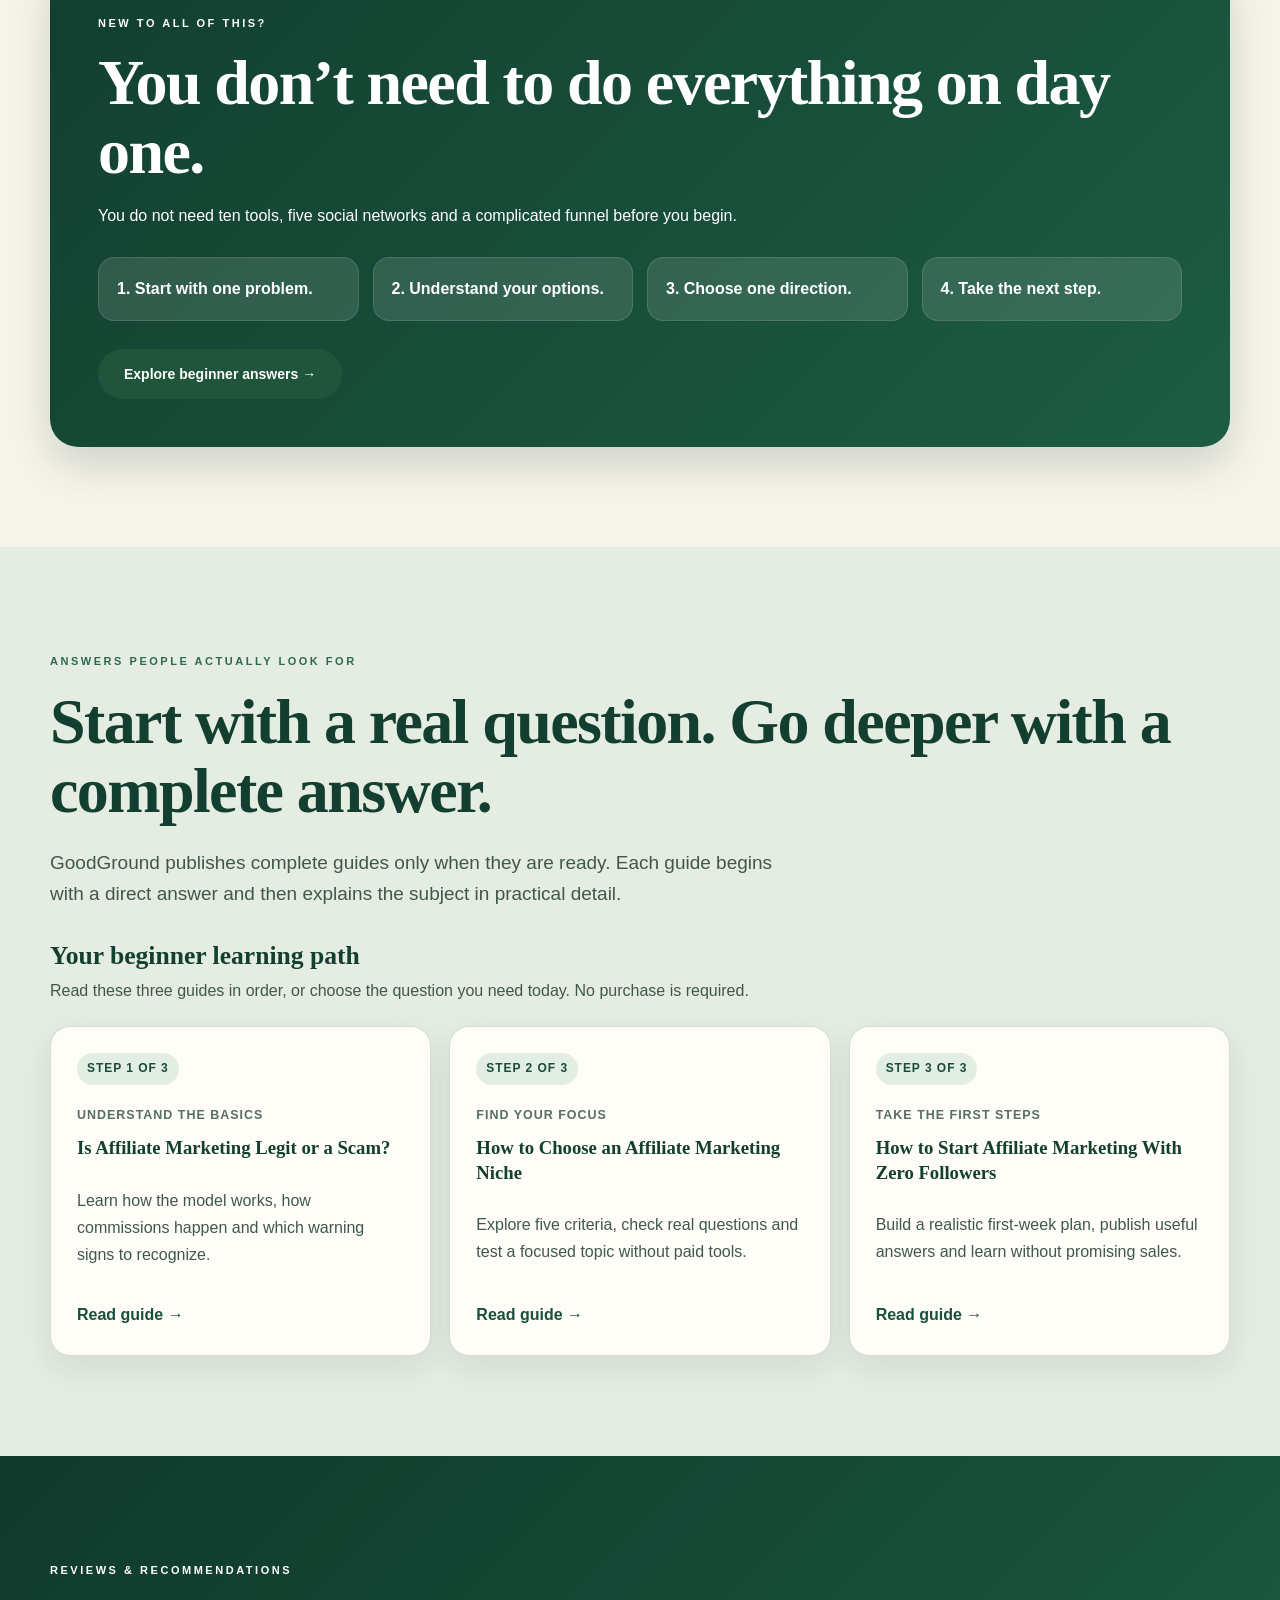
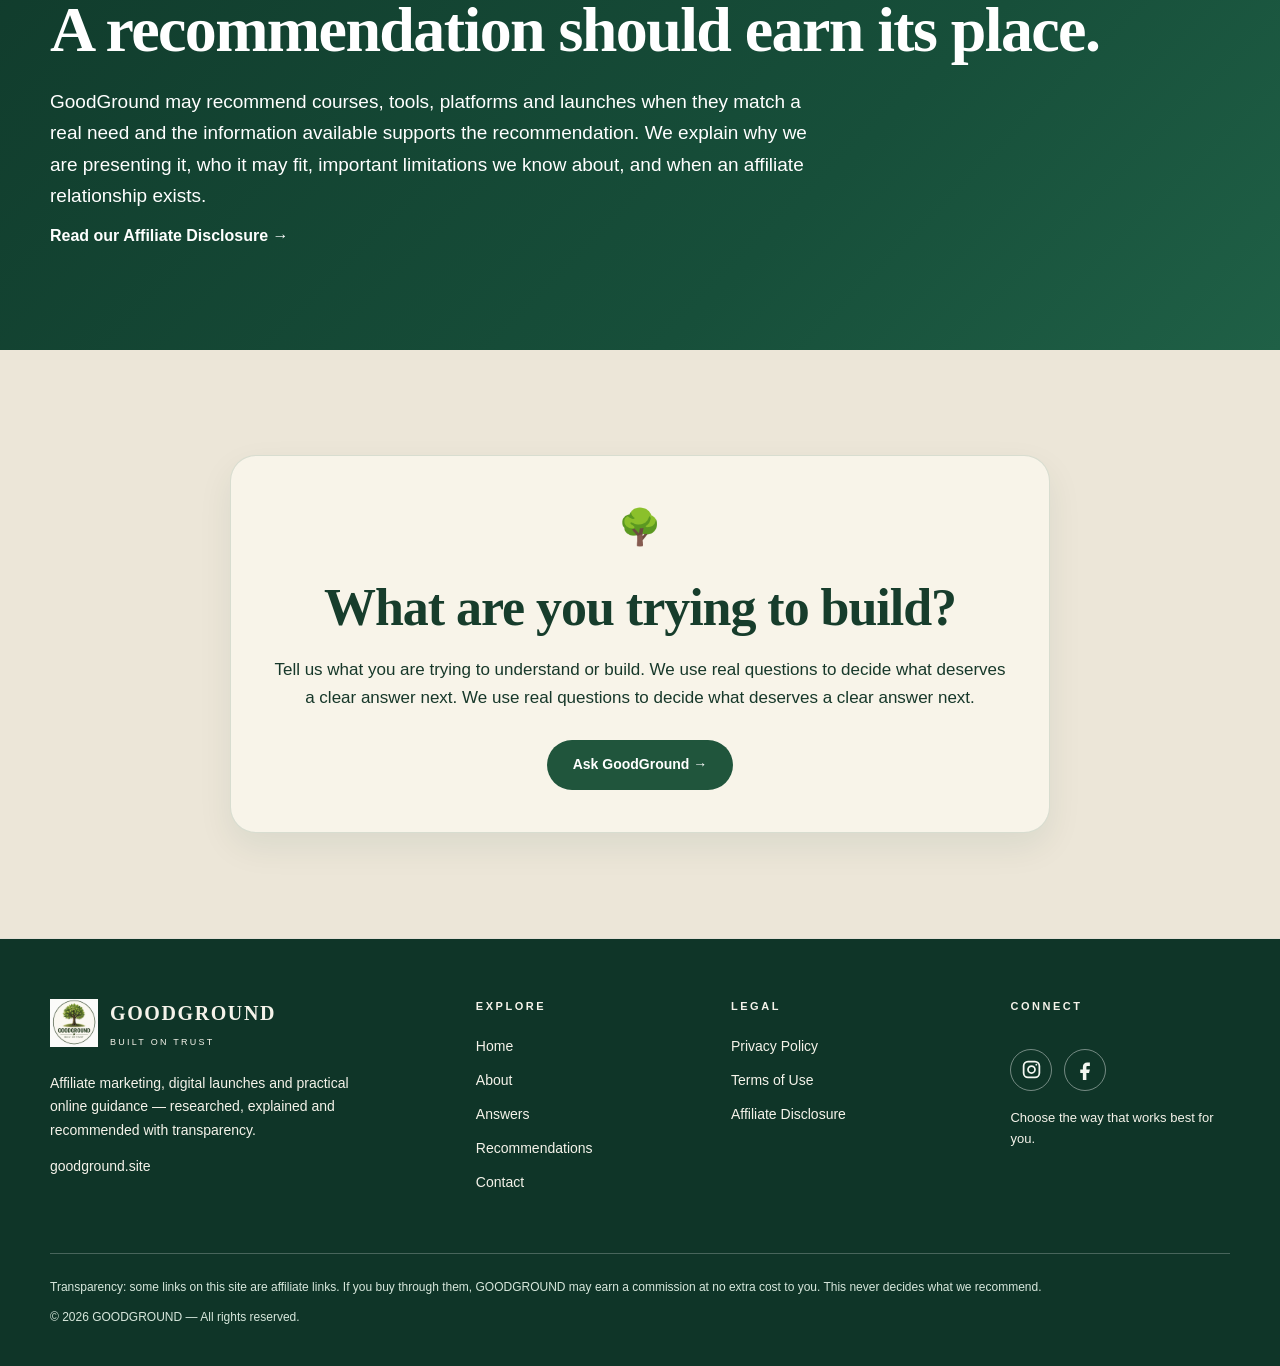
==== commit 2918f4c9: "Organize three beginner guides into a clear bilingual learning path" ====
--- a/index.html
+++ b/index.html
@@ -1263,6 +1263,20 @@
       color: #d7e7dc;
     }
 
+
+    /* Three-guide beginner journey */
+    .learning-path-intro { margin: 32px 0 0; max-width: 760px; }
+    .learning-path-intro h3 { margin: 0 0 8px; font-size: clamp(1.3rem,2vw,1.6rem); color: var(--green-dark); }
+    .learning-path-intro p { margin: 0; color: var(--muted); line-height: 1.7; }
+    .learning-path-grid { grid-template-columns: repeat(3,minmax(0,1fr)); align-items: stretch; margin-top: 22px; }
+    .learning-guide-card { display: flex; flex-direction: column; min-width: 0; }
+    .learning-guide-card .guide-number { display: inline-block; align-self: flex-start; padding: 6px 10px; border-radius: 999px; background: #e2ede3; color: #194d37; font-size: .75rem; font-weight: 800; letter-spacing: .08em; margin-bottom: 20px; }
+    .learning-guide-card .tag { display: block; margin-bottom: 10px; }
+    .learning-guide-card h3 { line-height: 1.32; }
+    .learning-guide-card p { line-height: 1.7; }
+    .learning-guide-card .guide-read { display: inline-block; margin-top: auto; padding-top: 18px; color: #194f3d; font-weight: 800; }
+    .learning-guide-card:focus-visible { outline: 3px solid #2f805b; outline-offset: 3px; }
+    @media (max-width: 1080px) { .learning-path-grid { grid-template-columns: repeat(2,minmax(0,1fr)); } }
     @media (max-width: 860px) {
       .question-grid,
       .article-grid,
@@ -2091,52 +2105,33 @@
 
     </p>
 
-    <div class="article-grid">
-
-<a
-        class="article-card"
-        href="/is-affiliate-marketing-legit">
-
-        <span
-          class="tag"
-          data-en="AFFILIATE MARKETING"
-          data-pt="MARKETING DE AFILIADOS">
-
-          AFFILIATE MARKETING
-
-        </span>
-
-        <h3
-          data-en="Is Affiliate Marketing Legit or a Scam? A Beginner’s Guide"
-          data-pt="Marketing de Afiliados é Legítimo ou Golpe? Guia para Iniciantes">
-
-          Is Affiliate Marketing Legit or a Scam? A Beginner’s Guide
-
-        </h3>
-
-        <p
-          data-en="How the model works, how commissions are earned, what is realistic and what to watch out for."
-          data-pt="Como o modelo funciona, como as comissões são geradas, o que é realista e quais cuidados tomar.">
-
-          How the model works, how commissions are earned, what is realistic and what to watch out for.
-
-        </p>
-
-      </a>
-
-
-<a class="article-card" href="/how-to-start-affiliate-marketing-with-zero-followers">
-  <span class="tag" data-en="AFFILIATE MARKETING" data-pt="MARKETING DE AFILIADOS">AFFILIATE MARKETING</span>
-  <h3 data-en="How to Start Affiliate Marketing With Zero Followers" data-pt="Como Começar no Marketing de Afiliados Sem Seguidores">How to Start Affiliate Marketing With Zero Followers</h3>
-  <p data-en="A realistic beginner plan: find one problem, publish helpful answers, earn trust and avoid costly mistakes." data-pt="Um plano realista para iniciantes: encontre um problema, publique respostas úteis, construa confiança e evite erros caros.">A realistic beginner plan: find one problem, publish helpful answers, earn trust and avoid costly mistakes.</p>
-</a>
-    
-<a class="article-card" href="/how-to-choose-an-affiliate-marketing-niche">
-  <span class="tag" data-en="AFFILIATE MARKETING" data-pt="MARKETING DE AFILIADOS">AFFILIATE MARKETING</span>
-  <h3 data-en="How to Choose an Affiliate Marketing Niche" data-pt="Como Escolher um Nicho de Marketing de Afiliados">How to Choose an Affiliate Marketing Niche</h3>
-  <p data-en="Five practical criteria, free ways to check demand and a simple plan to test one focused topic." data-pt="Cinco critérios práticos, formas gratuitas de avaliar a procura e um plano simples para testar um tema específico.">Five practical criteria, free ways to check demand and a simple plan to test one focused topic.</p>
-</a>
-</div>
+    <div class="learning-path-intro">
+      <h3 data-en="Your beginner learning path" data-pt="Seu caminho de aprendizado">Your beginner learning path</h3>
+      <p data-en="Read these three guides in order, or choose the question you need today. No purchase is required." data-pt="Leia estes três guias em sequência ou escolha a dúvida que precisa resolver hoje. Nenhuma compra é necessária.">Read these three guides in order, or choose the question you need today. No purchase is required.</p>
+    </div>
+    <div class="article-grid learning-path-grid">
+      <a class="article-card learning-guide-card" href="/is-affiliate-marketing-legit">
+        <span class="guide-number" data-en="STEP 1 OF 3" data-pt="PASSO 1 DE 3">STEP 1 OF 3</span>
+        <span class="tag" data-en="UNDERSTAND THE BASICS" data-pt="ENTENDA O BÁSICO">UNDERSTAND THE BASICS</span>
+        <h3 data-en="Is Affiliate Marketing Legit or a Scam?" data-pt="Marketing de Afiliados é Legítimo ou Golpe?">Is Affiliate Marketing Legit or a Scam?</h3>
+        <p data-en="Learn how the model works, how commissions happen and which warning signs to recognize." data-pt="Entenda como o modelo funciona, como surgem as comissões e quais sinais de alerta reconhecer.">Learn how the model works, how commissions happen and which warning signs to recognize.</p>
+        <span class="guide-read" data-en="Read guide →" data-pt="Ler guia →">Read guide →</span>
+      </a>
+      <a class="article-card learning-guide-card" href="/how-to-choose-an-affiliate-marketing-niche">
+        <span class="guide-number" data-en="STEP 2 OF 3" data-pt="PASSO 2 DE 3">STEP 2 OF 3</span>
+        <span class="tag" data-en="FIND YOUR FOCUS" data-pt="ENCONTRE SEU FOCO">FIND YOUR FOCUS</span>
+        <h3 data-en="How to Choose an Affiliate Marketing Niche" data-pt="Como Escolher um Nicho de Marketing de Afiliados">How to Choose an Affiliate Marketing Niche</h3>
+        <p data-en="Explore five criteria, check real questions and test a focused topic without paid tools." data-pt="Explore cinco critérios, investigue perguntas reais e teste um tema específico sem ferramentas pagas.">Explore five criteria, check real questions and test a focused topic without paid tools.</p>
+        <span class="guide-read" data-en="Read guide →" data-pt="Ler guia →">Read guide →</span>
+      </a>
+      <a class="article-card learning-guide-card" href="/how-to-start-affiliate-marketing-with-zero-followers">
+        <span class="guide-number" data-en="STEP 3 OF 3" data-pt="PASSO 3 DE 3">STEP 3 OF 3</span>
+        <span class="tag" data-en="TAKE THE FIRST STEPS" data-pt="DÊ OS PRIMEIROS PASSOS">TAKE THE FIRST STEPS</span>
+        <h3 data-en="How to Start Affiliate Marketing With Zero Followers" data-pt="Como Começar no Marketing de Afiliados Sem Seguidores">How to Start Affiliate Marketing With Zero Followers</h3>
+        <p data-en="Build a realistic first-week plan, publish useful answers and learn without promising sales." data-pt="Monte um plano realista para a primeira semana, publique respostas úteis e aprenda sem prometer vendas.">Build a realistic first-week plan, publish useful answers and learn without promising sales.</p>
+        <span class="guide-read" data-en="Read guide →" data-pt="Ler guia →">Read guide →</span>
+      </a>
+    </div>
 
   </div>
 </section>
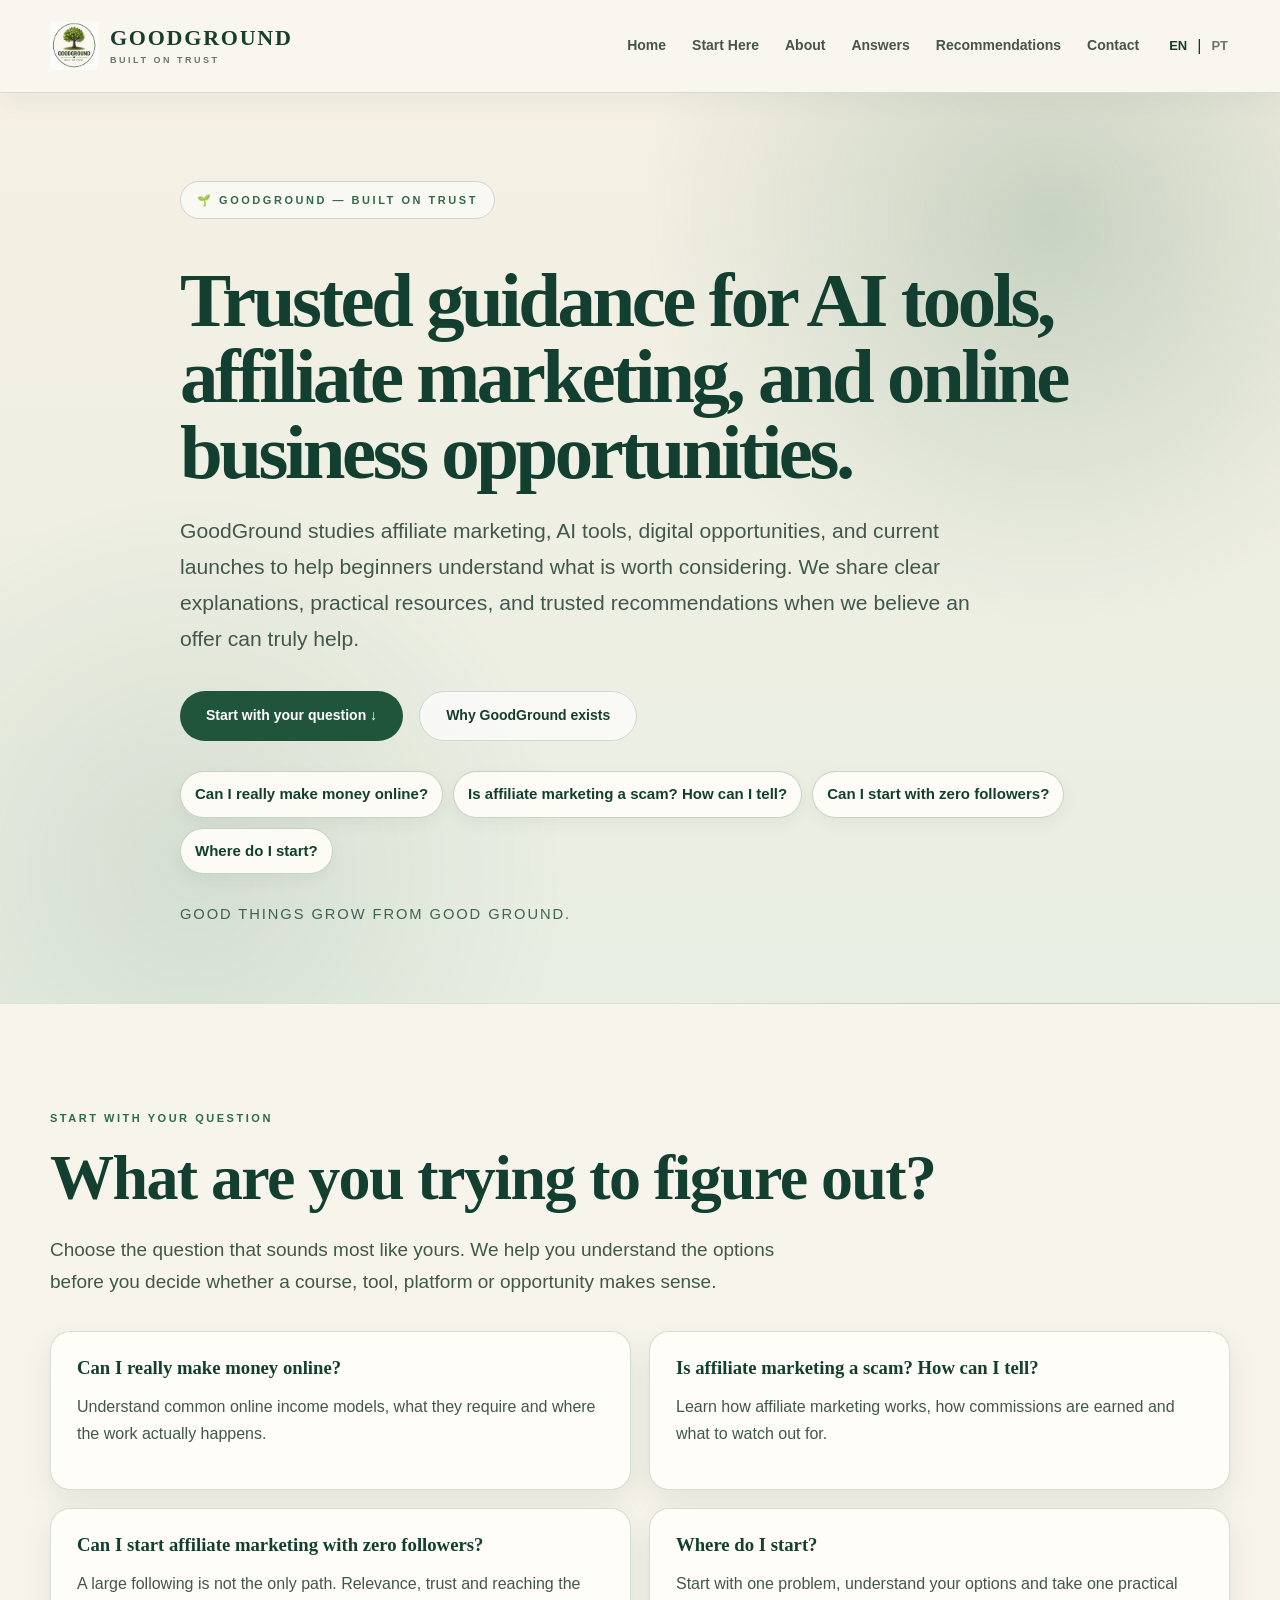
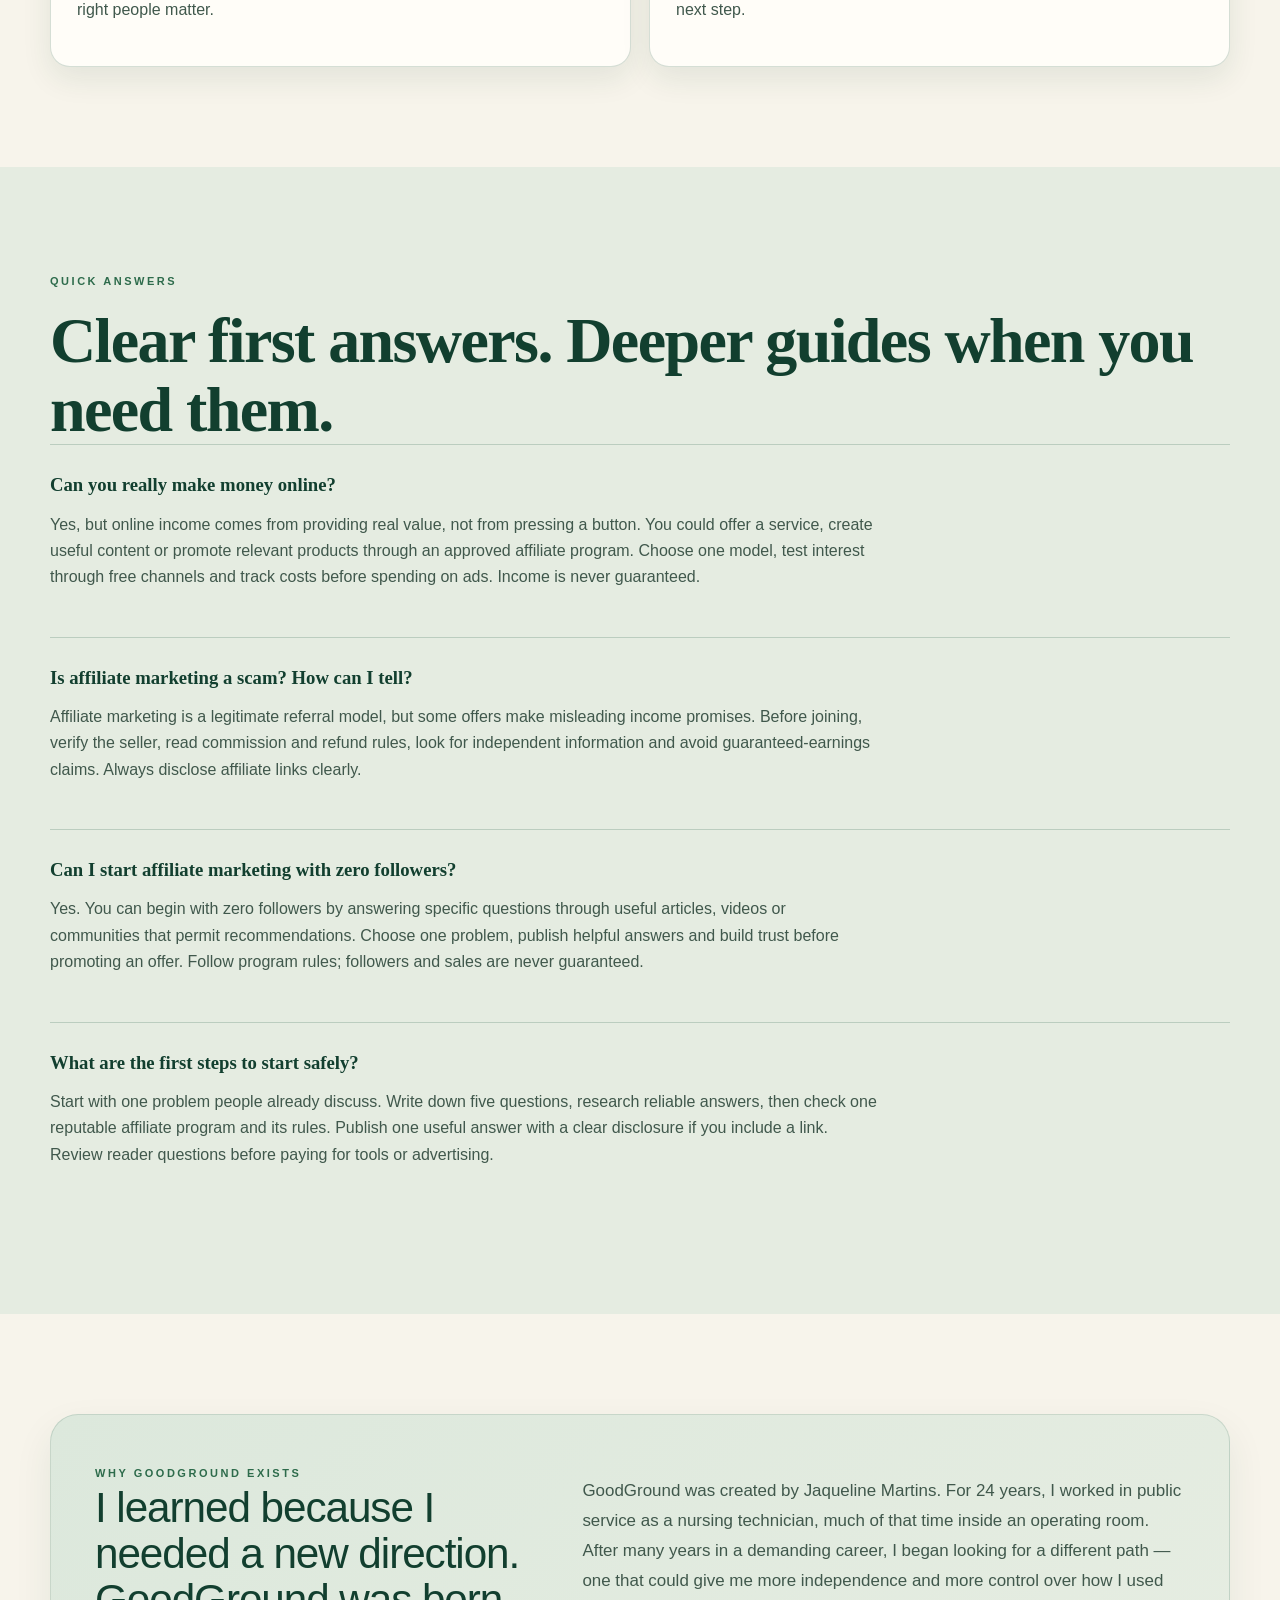
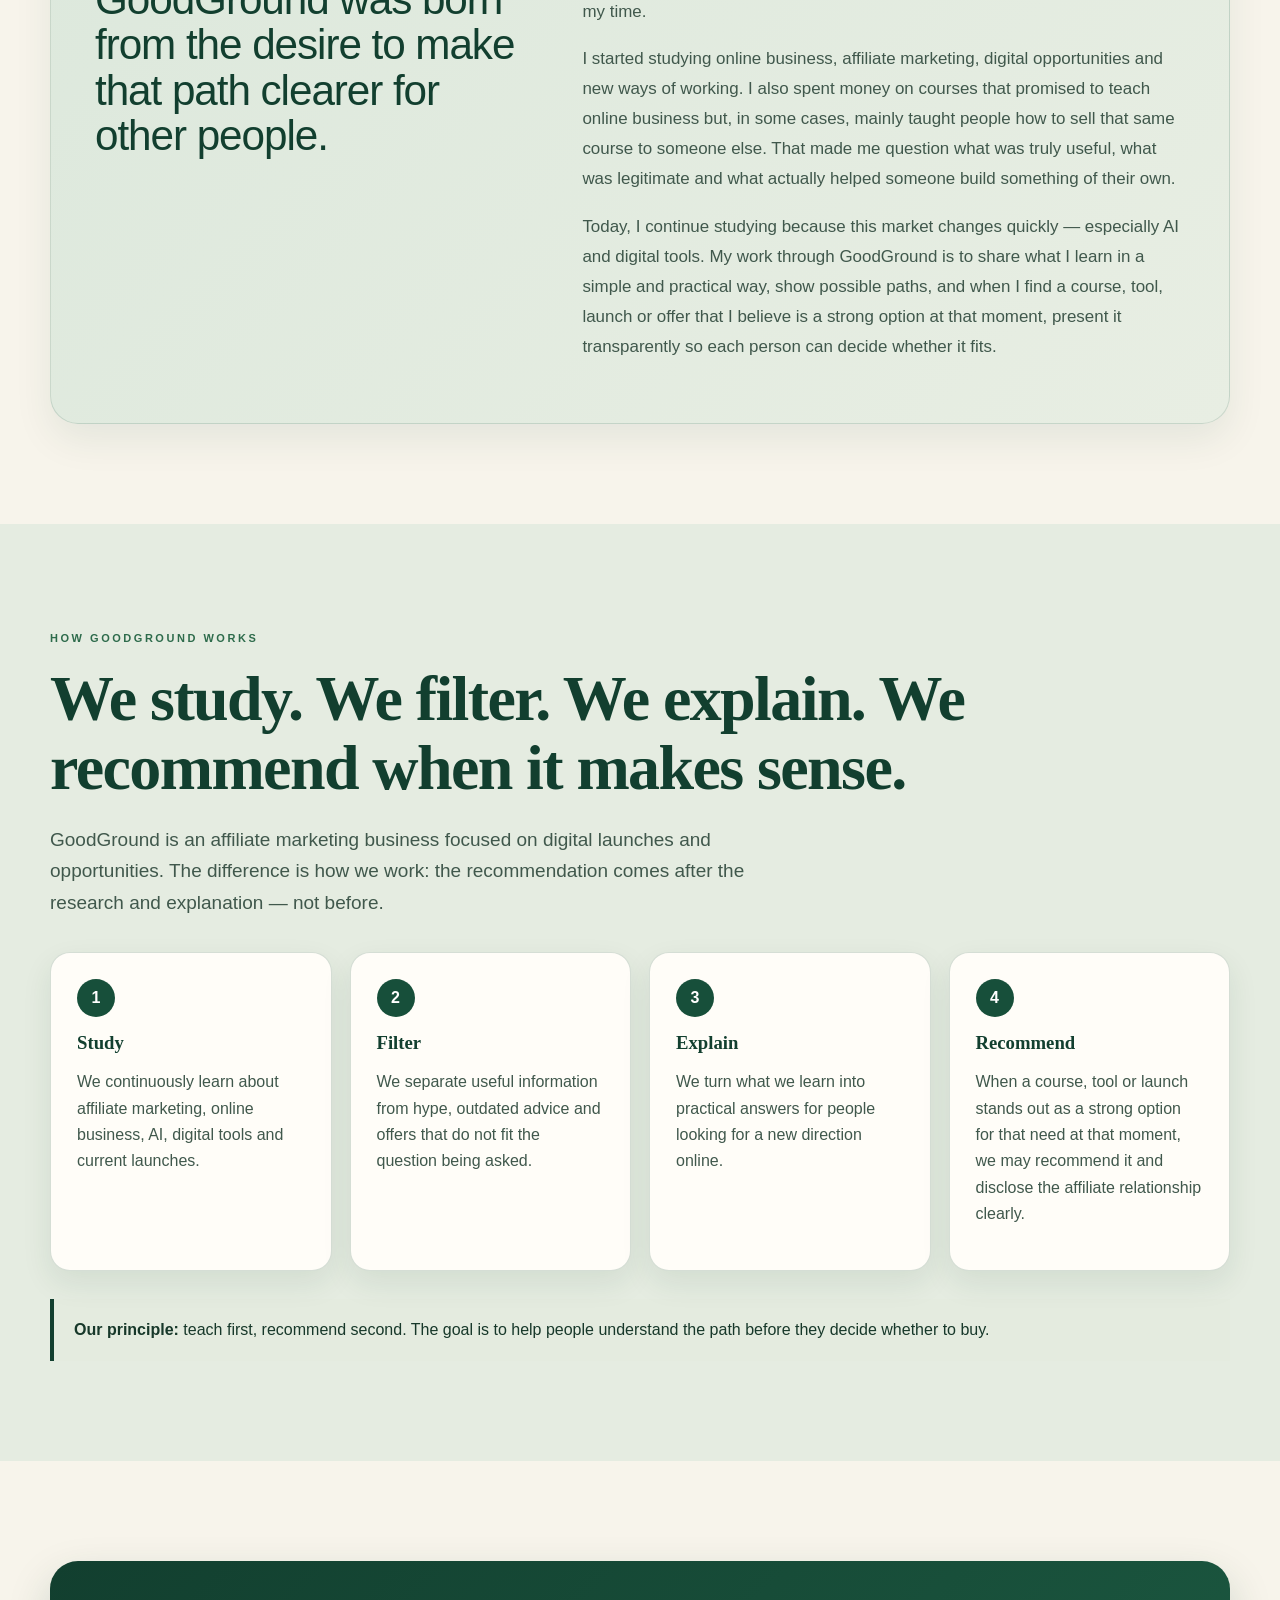
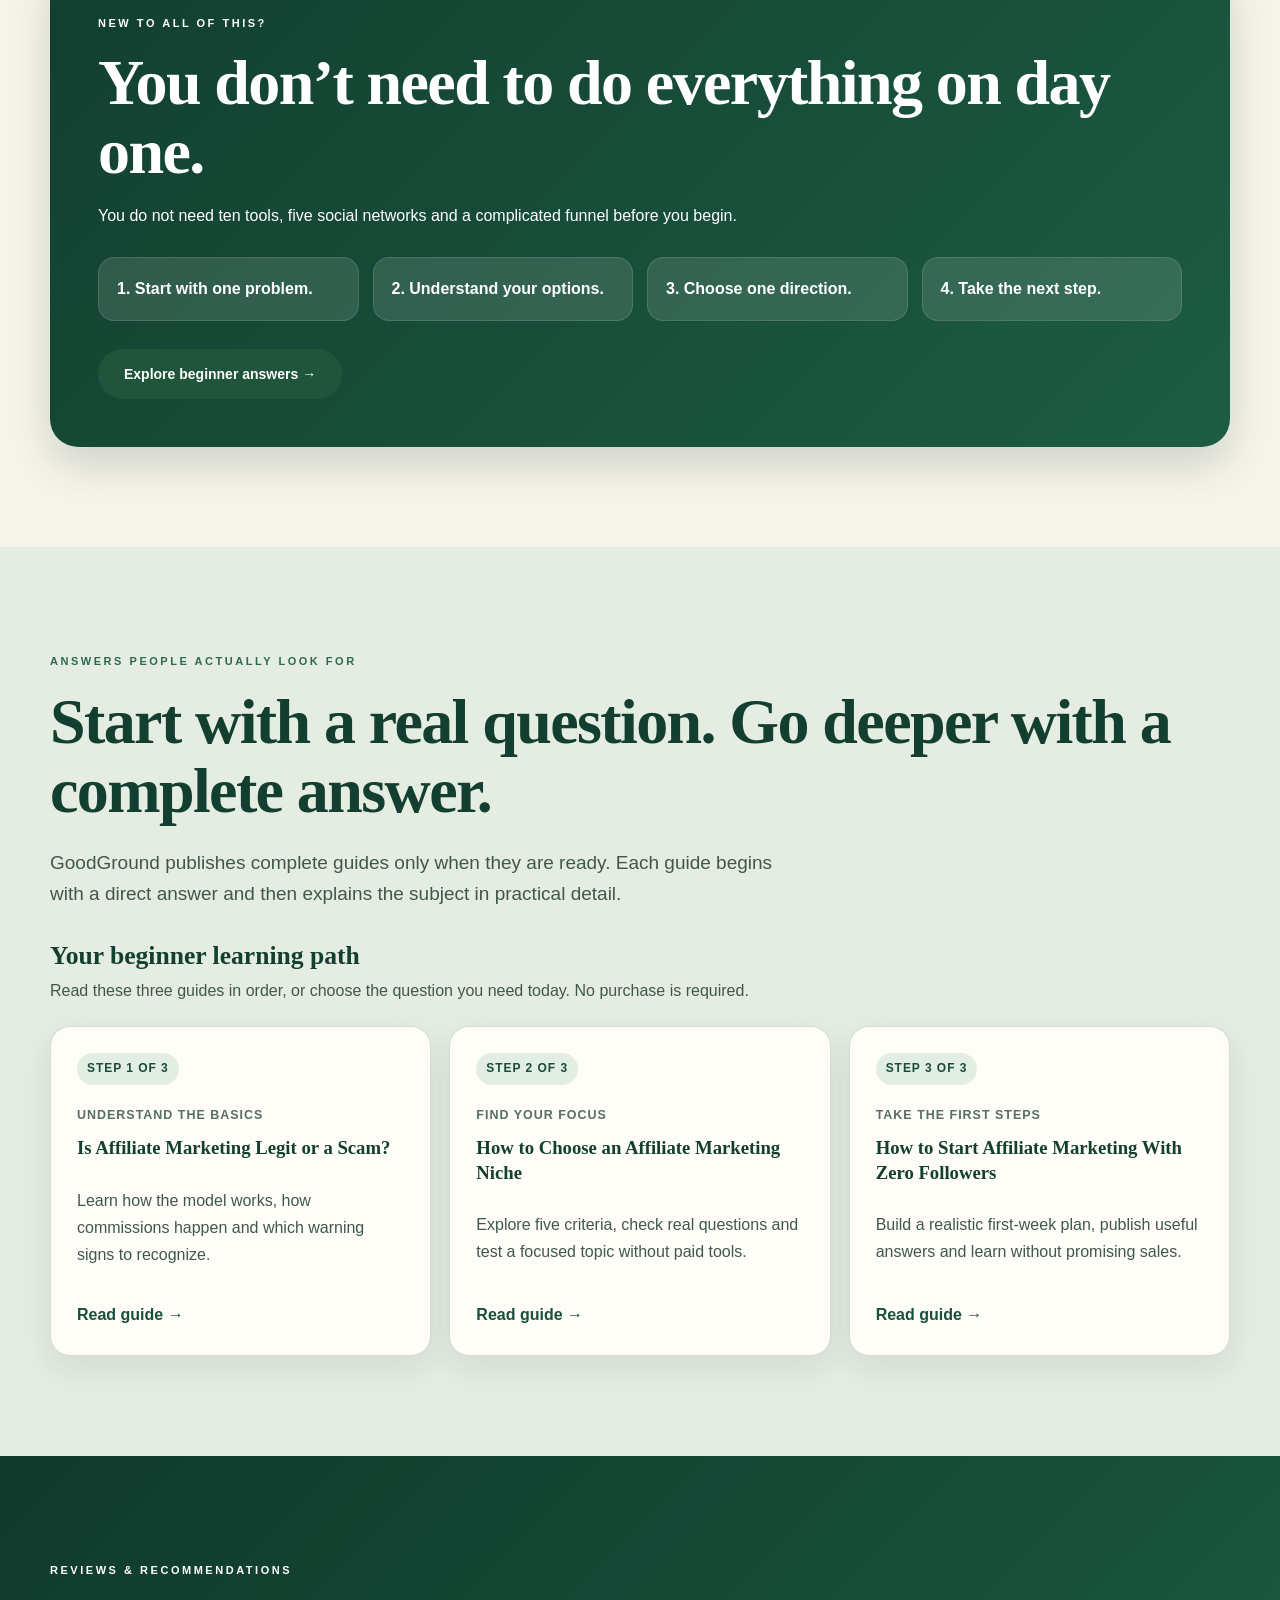
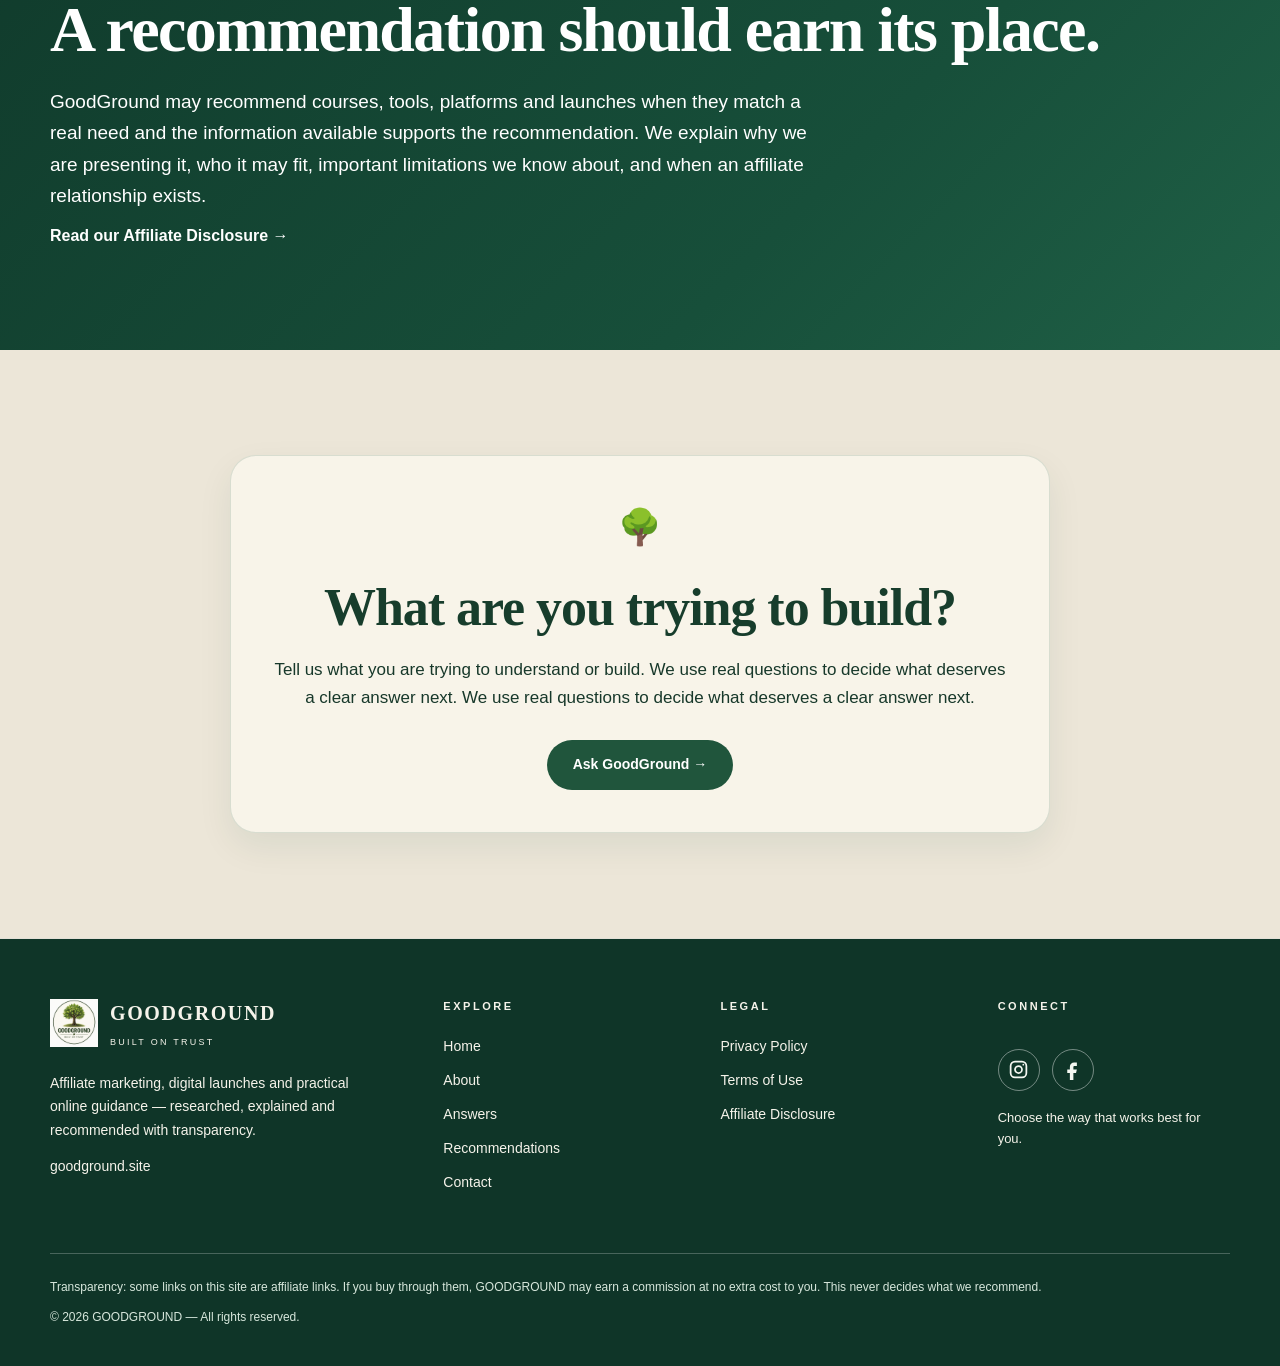
==== commit 8a03219f: "Improve homepage mobile reading, navigation and footer layout" ====
--- a/index.html
+++ b/index.html
@@ -1322,7 +1322,31 @@
         border-radius: 20px;
       }
     }
-  </style>
+  
+    /* Mobile usability audit: 2026-10-09 */
+    .footer-main { grid-template-columns: minmax(0,1.5fr) repeat(3,minmax(0,1fr)); gap: clamp(24px,3.5vw,60px); }
+    .footer-column, .footer-brand, .footer-brand > div { min-width: 0; }
+    .footer-brand strong { overflow-wrap: anywhere; }
+    .footer-column > a { overflow-wrap: anywhere; }
+    section[id], .answer-block[id] { scroll-margin-top: 104px; }
+    @media (max-width: 1000px) {
+      .footer-main { grid-template-columns: repeat(2,minmax(0,1fr)); }
+    }
+    @media (max-width: 760px) {
+      .footer-main { grid-template-columns: minmax(0,1fr); }
+      section[id], .answer-block[id] { scroll-margin-top: 14px; }
+      .links { flex-wrap: nowrap; min-width: 0; scrollbar-width: thin; scroll-snap-type: x proximity; overscroll-behavior-x: contain; -webkit-overflow-scrolling: touch; }
+      .links a { display: inline-flex; align-items: center; min-height: 40px; scroll-snap-align: start; }
+      .brand-text strong { font-size: clamp(15px,4.5vw,18px); letter-spacing: .04em; }
+      .hero-new h1, .section-title { overflow-wrap: break-word; }
+    }
+    @media (max-width: 600px) {
+      .learning-path-grid { grid-template-columns: minmax(0,1fr); }
+      .learning-guide-card { padding: 22px; }
+      .hero-actions .btn { max-width: 100%; text-align: center; }
+      .footer-bottom { overflow-wrap: anywhere; }
+    }
+</style>
 </head>
 
 <body>
